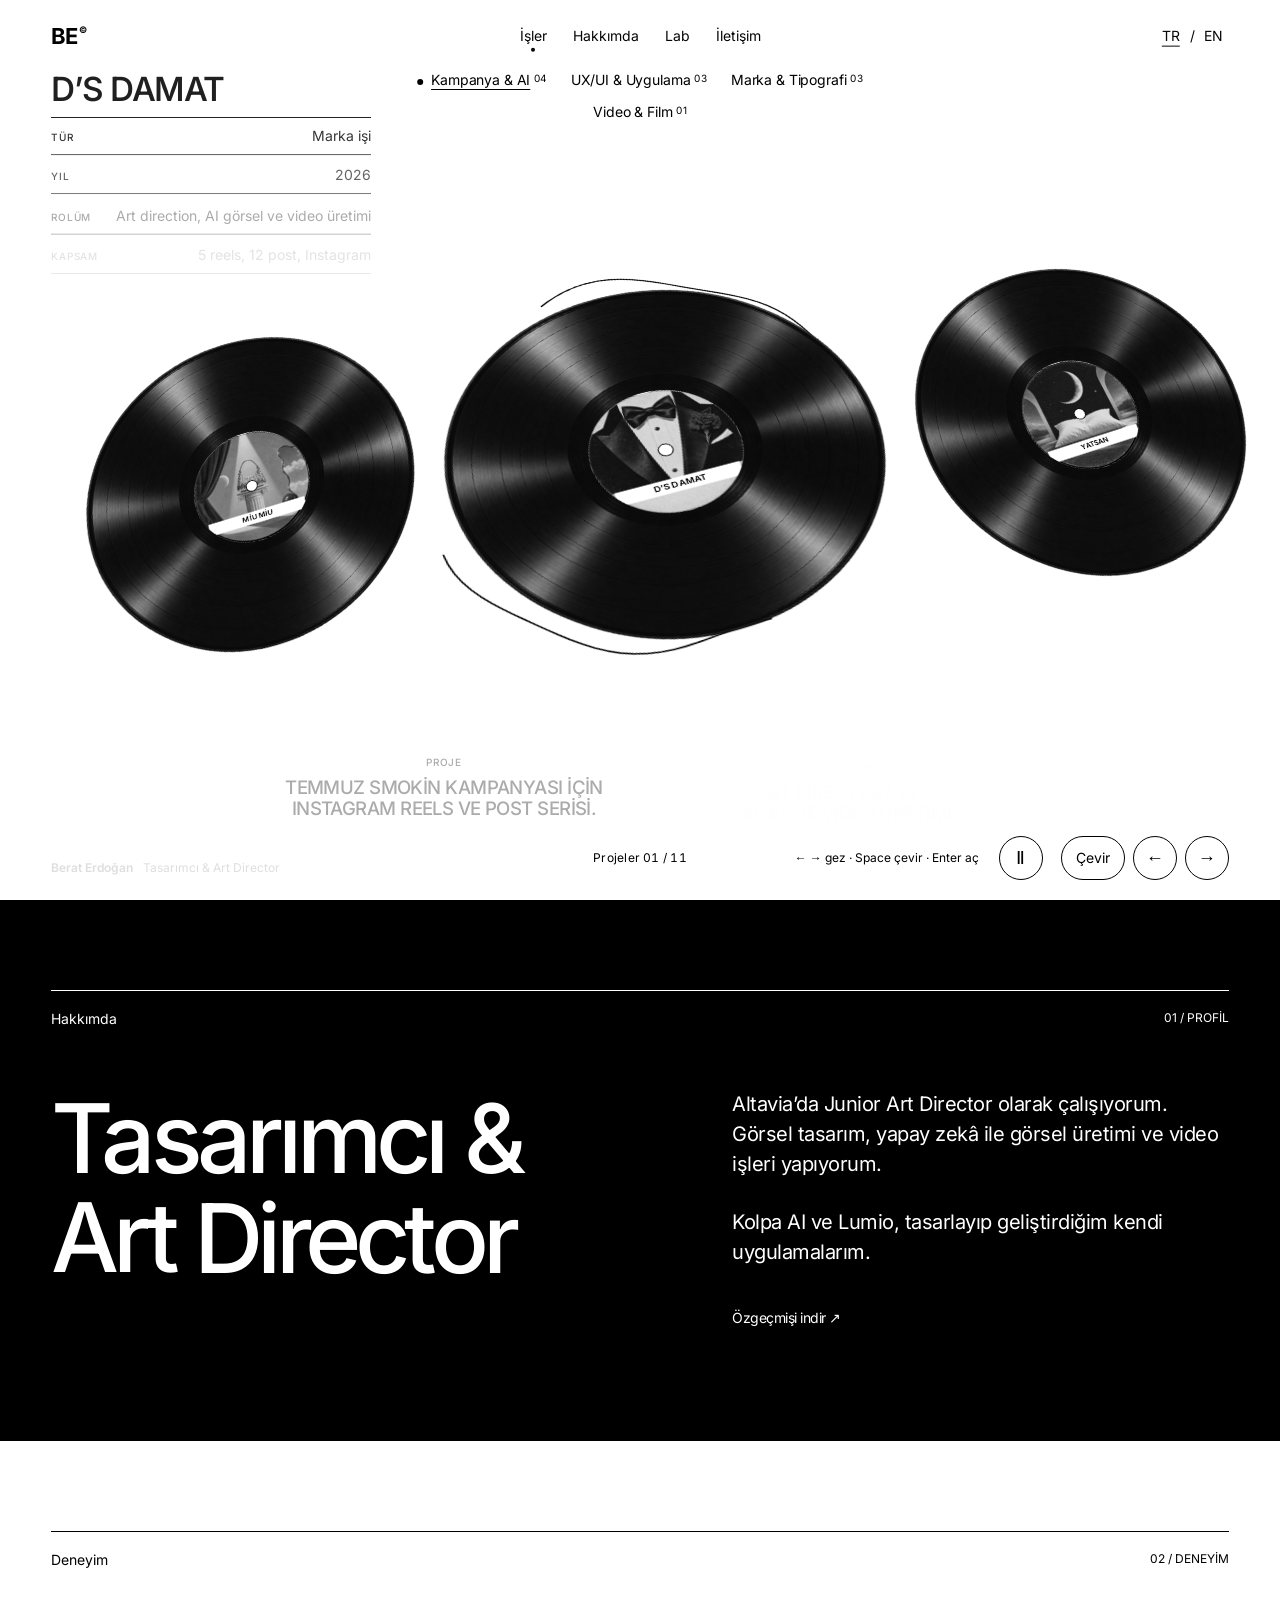
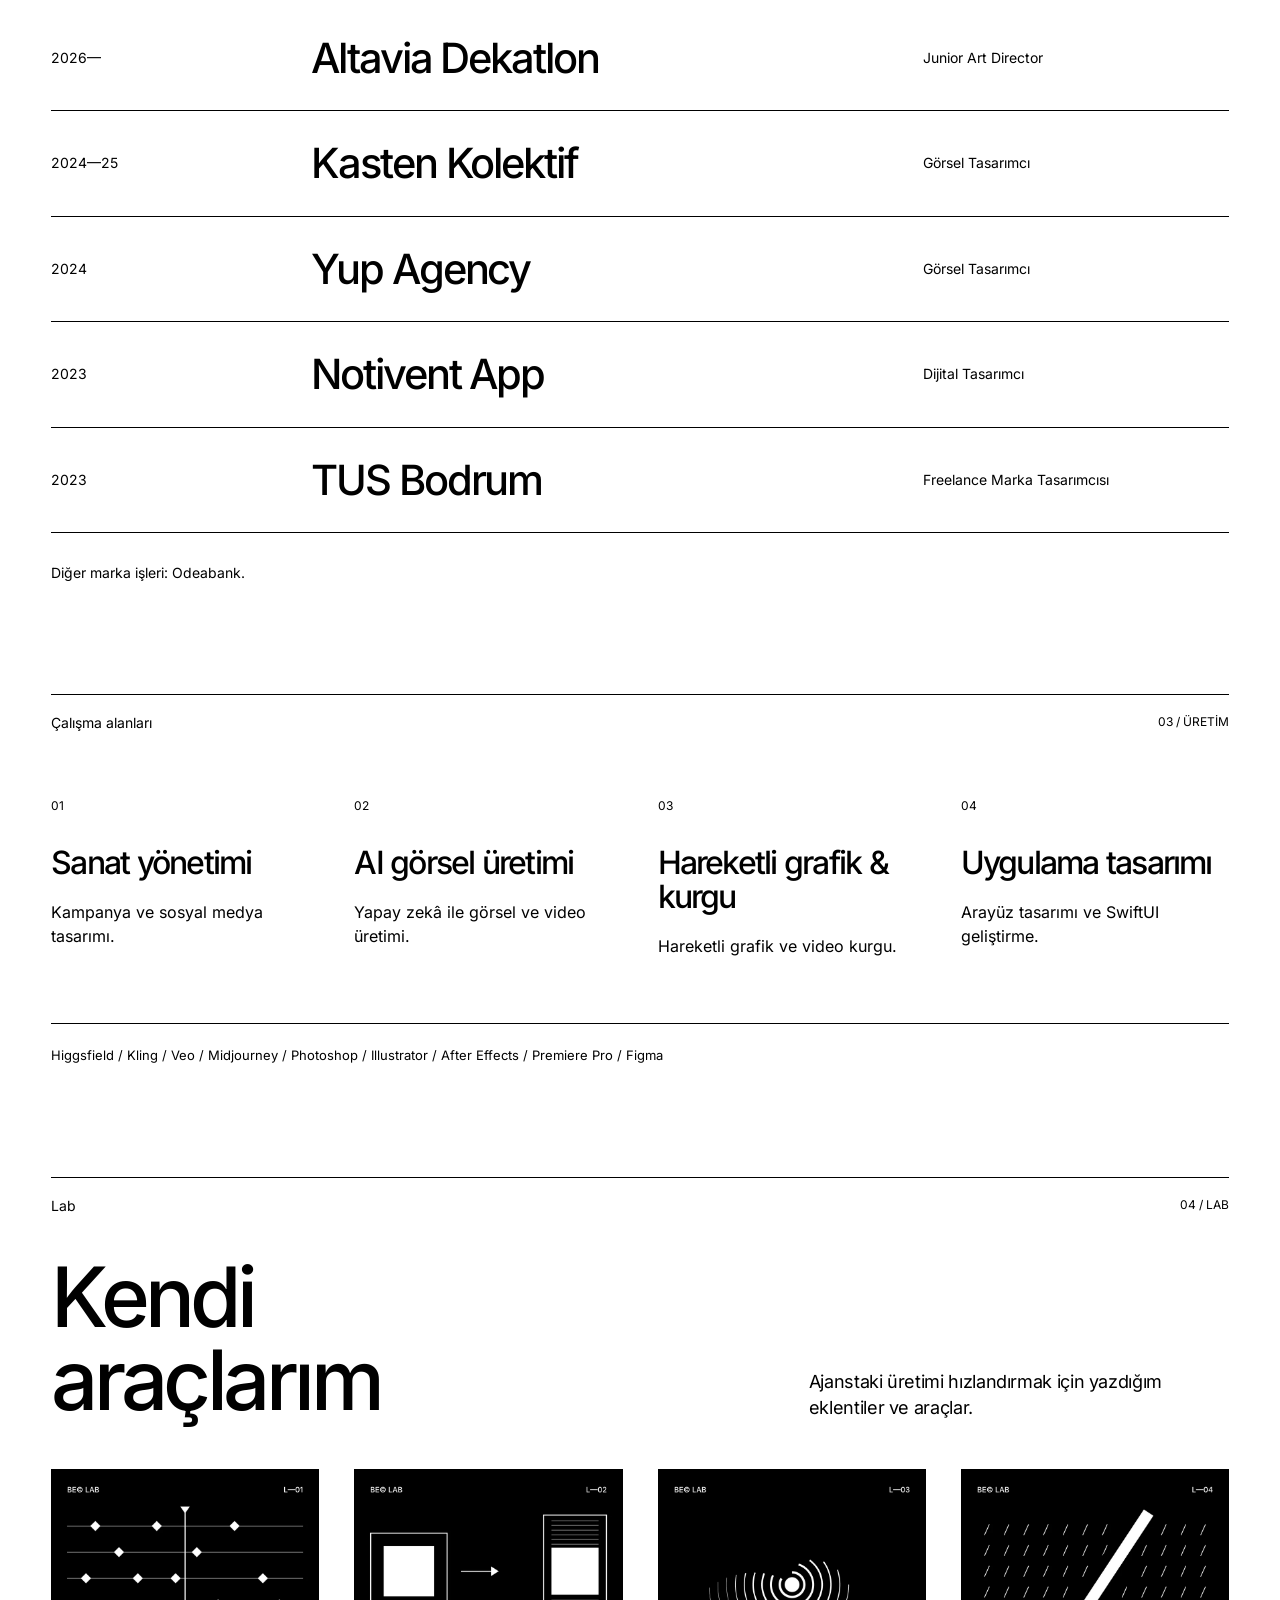
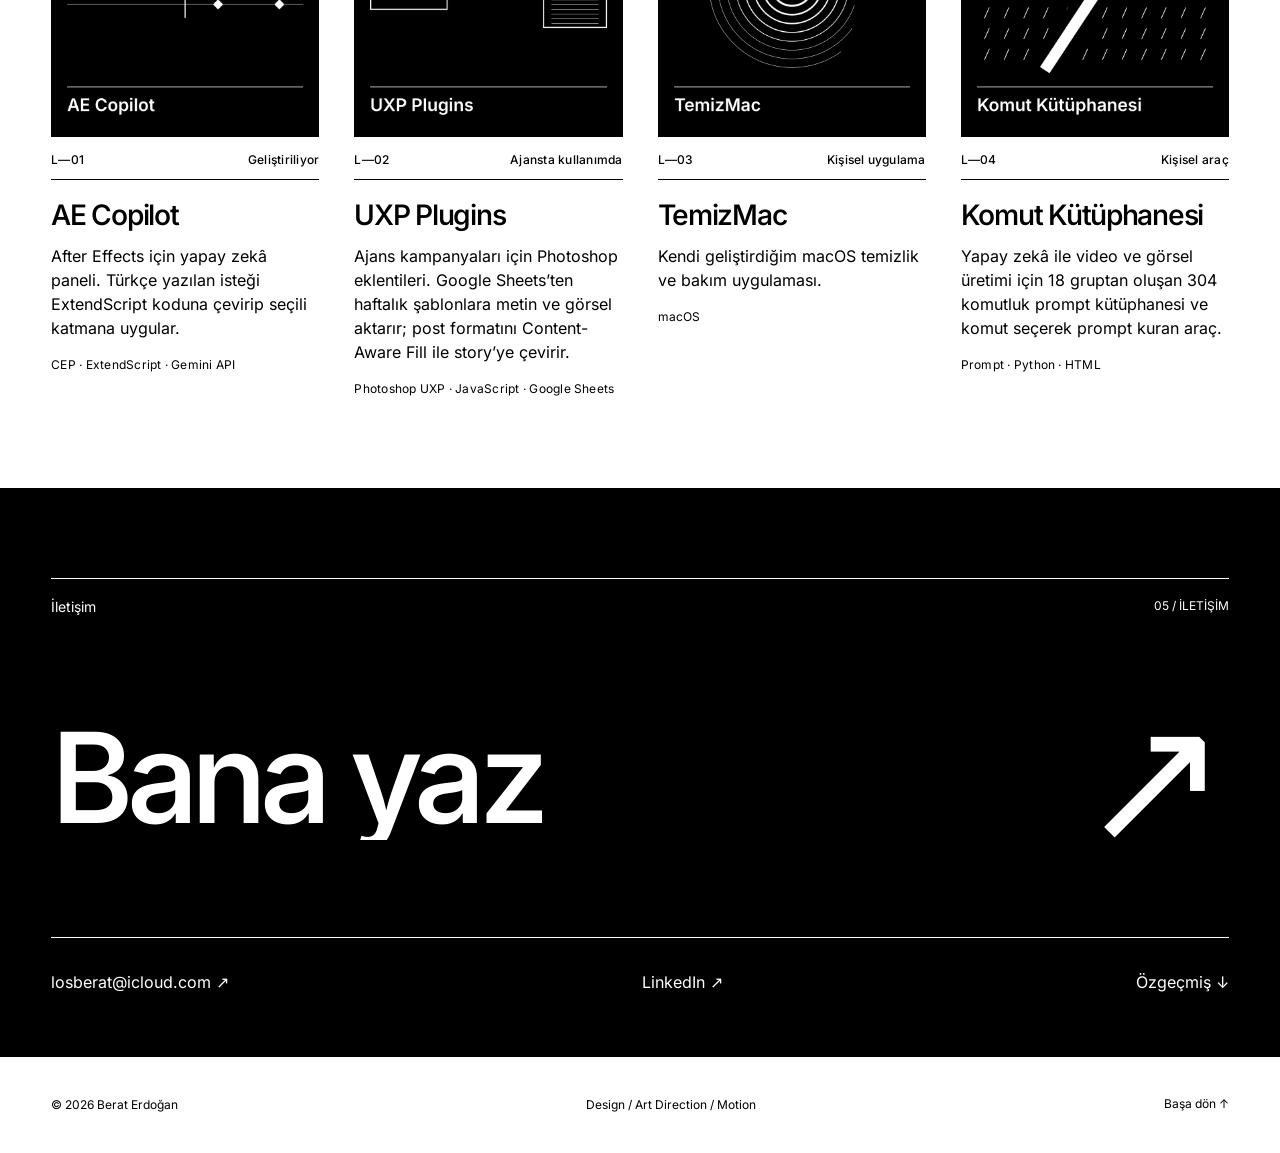
==== index.html @ dfe98640 "Projeleri kategorilere ayır; Pek Food ve Form & Motion'u kaldır Kampanya & AI, UX/UI & Uygulama, Mar" ====
<!doctype html>
<html lang="tr">
<head>
<meta charset="utf-8"><meta name="viewport" content="width=device-width,initial-scale=1">
<meta name="description" content="Berat Erdoğan — Tasarımcı & Art Director. Marka işleri ve kişisel projeler.">
<meta name="theme-color" content="#ffffff"><title>Berat Erdoğan — Designer & Art Director</title>
<link rel="icon" type="image/svg+xml" href="data:image/svg+xml,%3Csvg xmlns='http://www.w3.org/2000/svg' viewBox='0 0 64 64'%3E%3Crect width='64' height='64' fill='%23000'/%3E%3Ctext x='32' y='43' text-anchor='middle' font-family='Arial' font-weight='700' font-size='30' fill='%23fff'%3EBE%3C/text%3E%3C/svg%3E">
<script>document.documentElement.classList.add("js")</script>
<link rel="stylesheet" href="assets/vendor/lenis.css">
<link rel="stylesheet" href="assets/portfolio.css">
<link rel="stylesheet" href="assets/vinyl.css">
<link rel="stylesheet" href="assets/archive.css">
<link rel="preload" href="assets/fonts/inter-latin.woff2" as="font" type="font/woff2" crossorigin>
<link rel="preload" href="assets/vinyl/vinyl-record.webp" as="image">
<script src="assets/vendor/gsap.min.js" defer></script>
<script src="assets/vendor/ScrollTrigger.min.js" defer></script>
<script src="assets/vendor/CustomEase.min.js" defer></script>
<script src="assets/vendor/SplitText.min.js" defer></script>
<script src="assets/vendor/lenis.min.js" defer></script>
<script src="assets/archive.js" defer></script>
</head>
<body class="is-loading">
<svg width="0" height="0" style="position:absolute" aria-hidden="true">
  <symbol id="ig-heart" viewBox="0 0 24 24"><path d="M12 20.3S3.5 15.2 3.5 9.2A4.6 4.6 0 0 1 12 6.6a4.6 4.6 0 0 1 8.5 2.6c0 6-8.5 11.1-8.5 11.1z" fill="none" stroke="currentColor" stroke-width="1.8" stroke-linejoin="round"/></symbol>
  <symbol id="ig-comment" viewBox="0 0 24 24"><path d="M20.6 16.5A9 9 0 1 0 17 20.2l4 1-.4-4.7z" fill="none" stroke="currentColor" stroke-width="1.8" stroke-linejoin="round"/></symbol>
  <symbol id="ig-share" viewBox="0 0 24 24"><path d="M21.5 3 2.8 9.7l7.1 3.1L21.5 3l-8.4 17.8-3.2-8" fill="none" stroke="currentColor" stroke-width="1.8" stroke-linejoin="round"/></symbol>
  <symbol id="ig-save" viewBox="0 0 24 24"><path d="M5.5 3.5h13v17L12 14.8l-6.5 5.7z" fill="none" stroke="currentColor" stroke-width="1.8" stroke-linejoin="round"/></symbol>
  <symbol id="ig-more" viewBox="0 0 24 24"><circle cx="5" cy="12" r="1.6" fill="currentColor"/><circle cx="12" cy="12" r="1.6" fill="currentColor"/><circle cx="19" cy="12" r="1.6" fill="currentColor"/></symbol>
  <symbol id="ig-muted" viewBox="0 0 24 24"><path d="M4 9h4l5-4v14l-5-4H4zM16.5 9.5l5 5m0-5-5 5" fill="none" stroke="currentColor" stroke-width="1.8" stroke-linejoin="round" stroke-linecap="round"/></symbol>
  <symbol id="ig-verified" viewBox="0 0 24 24"><path d="M12 1.5l2.5 2 3.2-.3.9 3.1 2.8 1.6-1 3.1 1 3.1-2.8 1.6-.9 3.1-3.2-.3-2.5 2-2.5-2-3.2.3-.9-3.1-2.8-1.6 1-3.1-1-3.1 2.8-1.6.9-3.1 3.2.3z" fill="#0095f6"/><path d="M7.8 12.2l2.9 2.9 5.6-5.8" fill="none" stroke="#fff" stroke-width="2" stroke-linecap="round" stroke-linejoin="round"/></symbol>
  <symbol id="ig-sound" viewBox="0 0 24 24"><path d="M4 9h4l5-4v14l-5-4H4zM16.5 8.5a5 5 0 0 1 0 7M19 6a8.5 8.5 0 0 1 0 12" fill="none" stroke="currentColor" stroke-width="1.8" stroke-linejoin="round" stroke-linecap="round"/></symbol>
</svg>
<a class="skip" href="#archive" data-t="skip">İşlere geç</a>
<div class="reading-progress" aria-hidden="true"></div>

<div class="loader" aria-hidden="true">
  <span class="loader-name">Berat Erdoğan</span>
  <span class="loader-year">2026</span>
  <span class="loader-status"><span data-t="loading">Plaklar hazırlanıyor</span> <i class="loader-spin">◌</i></span>
  <span class="loader-count">0</span>
</div>

<header class="topbar">
  <a href="#top" class="topbar-mark" aria-label="Berat Erdoğan">BE<span>©</span></a>
  <nav class="topbar-nav" aria-label="Ana menü"><a href="#archive" data-t="work" aria-current="true">İşler</a><a href="#about" data-t="about">Hakkımda</a><a href="#lab" data-t="lab">Lab</a><a href="#contact" data-t="contact">İletişim</a></nav>
  <div class="languages" aria-label="Language"><button data-lang="tr" aria-pressed="true">TR</button><span>/</span><button data-lang="en" aria-pressed="false">EN</button></div>
</header>

<main id="top">
<section class="archive" id="archive" aria-labelledby="archive-title">
  <h1 class="visually-hidden">Berat Erdoğan — <span data-t="intro">Tasarımcı & Art Director</span></h1>

  <nav class="cat-nav" aria-label="Kategoriler"></nav>

  <aside class="credits" aria-live="polite">
    <h2 class="credits-title" id="archive-title" lang="en">D’S Damat</h2>
    <dl class="credits-rows">
      <div><dt data-t="typeLabel">Tür</dt><dd class="c-type"></dd></div>
      <div><dt data-t="yearLabel">Yıl</dt><dd class="c-year">2026</dd></div>
      <div><dt data-t="roleLabel">Rolüm</dt><dd class="c-role"></dd></div>
      <div><dt data-t="focusLabel">Kapsam</dt><dd class="c-focus"></dd></div>
    </dl>
  </aside>

  <div class="stage" tabindex="0" role="group" aria-roledescription="carousel" aria-label="Proje galerisi">
    <svg class="scribble" viewBox="-60 -60 120 120" aria-hidden="true"><path/></svg>
    <ul class="stage-fallback">
      <li><img src="assets/vinyl/ds-damat-cover.png" alt="D’S Damat — plak kapağı" width="400" height="400"><span>D’S Damat</span></li>
      <li><img src="assets/vinyl/yatsan-cover.png" alt="Yatsan — plak kapağı" width="400" height="400"><span>Yatsan</span></li>
      <li><img src="assets/vinyl/koton-cover.png" alt="Koton — plak kapağı" width="400" height="400"><span>Koton</span></li>
      <li><img src="assets/vinyl/tetra-pak-cover.png" alt="Tetra Pak — plak kapağı" width="400" height="400"><span>Tetra Pak</span></li>
      <li><img src="assets/vinyl/kolpa-cover.png" alt="Kolpa AI — plak kapağı" width="400" height="400"><span>Kolpa AI</span></li>
      <li><img src="assets/vinyl/lumio-cover.png" alt="Lumio — plak kapağı" width="400" height="400"><span>Lumio</span></li>
      <li><img src="assets/vinyl/smart-locker-cover.png" alt="Smart Locker — plak kapağı" width="400" height="400"><span>Smart Locker</span></li>
      <li><img src="assets/vinyl/ferm-cover.png" alt="FERM — plak kapağı" width="400" height="400"><span>FERM</span></li>
      <li><img src="assets/vinyl/imece-cover.png" alt="İmece Market — plak kapağı" width="400" height="400"><span>İmece Market</span></li>
      <li><img src="assets/vinyl/vera-cover.png" alt="VERA — plak kapağı" width="400" height="400"><span>VERA</span></li>
      <li><img src="assets/vinyl/miu-miu-cover.png" alt="Miu Miu — plak kapağı" width="400" height="400"><span>Miu Miu</span></li>
    </ul>
  </div>

  <div class="notes" aria-live="polite">
    <p class="note"><span class="note-label" data-t="summaryLabel">Proje</span><span class="note-text n-summary"></span></p>
    <p class="note"><span class="note-label" data-t="madeLabel">Yaptıklarım</span><span class="note-text n-focus"></span></p>
  </div>

  <div class="archive-foot">
    <p class="archive-who"><strong>Berat Erdoğan</strong> <span data-t="intro">Tasarımcı & Art Director</span></p>
    <p class="archive-count"><span data-t="archive">Projeler</span> <span class="count-now">01</span> / <span class="count-all">11</span></p>
    <div class="archive-controls">
      <p class="archive-hint" data-t="hint">← → gez · Space çevir · Enter aç</p>
      <button class="ctl motion-toggle" aria-pressed="false" aria-label="Plak hareketini durdur">Ⅱ</button>
      <button class="ctl flip-toggle" data-t="flip" aria-pressed="false">Çevir</button>
      <button class="ctl arrow prev" aria-label="Önceki proje">←</button>
      <button class="ctl arrow next" aria-label="Sonraki proje">→</button>
    </div>
  </div>
  <p class="archive-note" data-t="note">D’S Damat, Kolpa AI ve Lumio kapakları yapay zekâ ile üretildi.</p>
</section>


<section class="about section" id="about">
<div class="section-heading reveal"><span data-t="about">Hakkımda</span><span>01 / PROFILE</span></div>
<h2 class="statement" data-t="statement">Tasarımcı &<br> Art Director</h2>
<div class="about-copy reveal"><p data-t="bio">Altavia’da Junior Art Director olarak çalışıyorum. Görsel tasarım, yapay zekâ ile görsel üretimi ve video işleri yapıyorum.</p><p data-t="bio2">Kolpa AI ve Lumio, tasarlayıp geliştirdiğim kendi uygulamalarım.</p><a class="text-link" href="Berat-Erdogan-CV.pdf" download data-t="cv">Özgeçmişi indir ↗</a></div>
</section>
<section class="experience section">
<div class="section-heading reveal"><span data-t="experience">Deneyim</span><span>02 / EXPERIENCE</span></div>
<div class="career-row reveal"><span>2026—</span><h3>Altavia Dekatlon</h3><span>Junior Art Director</span></div>
<div class="career-row reveal"><span>2024—25</span><h3>Kasten Kolektif</h3><span data-t="visual">Görsel Tasarımcı</span></div>
<div class="career-row reveal"><span>2024</span><h3>Yup Agency</h3><span data-t="visual">Görsel Tasarımcı</span></div>
<div class="career-row reveal"><span>2023</span><h3>Notivent App</h3><span data-t="digital">Dijital Tasarımcı</span></div>
<div class="career-row reveal"><span>2023</span><h3>TUS Bodrum</h3><span data-t="brand">Freelance Marka Tasarımcısı</span></div>
<p class="brand-note reveal" data-t="brands">Diğer marka işleri: Odeabank.</p>
</section>
<section class="practice section">
<div class="section-heading reveal"><span data-t="practice">Çalışma alanları</span><span>03 / PRACTICE</span></div>
<div class="practice-grid"><article class="reveal"><span>01</span><h3 data-t="art">Sanat yönetimi</h3><p data-t="p1">Kampanya ve sosyal medya tasarımı.</p></article><article class="reveal"><span>02</span><h3 data-t="ai">AI görsel üretimi</h3><p data-t="p2">Yapay zekâ ile görsel ve video üretimi.</p></article><article class="reveal"><span>03</span><h3 data-t="motion">Hareketli grafik & kurgu</h3><p data-t="p3">Hareketli grafik ve video kurgu.</p></article><article class="reveal"><span>04</span><h3 data-t="products">Uygulama tasarımı</h3><p data-t="p4">Arayüz tasarımı ve SwiftUI geliştirme.</p></article></div>
<p class="tool-line">Higgsfield / Kling / Veo / Midjourney / Photoshop / Illustrator / After Effects / Premiere Pro / Figma</p>
</section>
<section class="lab section" id="lab" aria-labelledby="lab-title">
<div class="section-heading reveal"><span data-t="lab">Lab</span><span>04 / LAB</span></div>
<div class="lab-intro"><h2 id="lab-title" data-t="labTitle">Kendi<br> araçlarım</h2><p data-t="labIntro">Ajanstaki üretimi hızlandırmak için yazdığım eklentiler ve araçlar.</p></div>
<div class="lab-grid"><article class="lab-card reveal"><figure class="lab-cover"><img src="assets/work/lab/ae-copilot.webp" width="800" height="800" loading="lazy" decoding="async" alt="AE Copilot"></figure><div class="lab-meta"><span>L—01</span><span data-t="lab1t">Geliştiriliyor</span></div><h3>AE Copilot</h3><p data-t="lab1">After Effects için yapay zekâ paneli. Türkçe yazılan isteği ExtendScript koduna çevirip seçili katmana uygular.</p><p class="lab-tags">CEP · ExtendScript · Gemini API</p></article><article class="lab-card reveal"><figure class="lab-cover"><img src="assets/work/lab/uxp.webp" width="800" height="800" loading="lazy" decoding="async" alt="UXP Plugins"></figure><div class="lab-meta"><span>L—02</span><span data-t="lab2t">Ajansta kullanımda</span></div><h3>UXP Plugins</h3><p data-t="lab2">Ajans kampanyaları için Photoshop eklentileri. Google Sheets’ten haftalık şablonlara metin ve görsel aktarır; post formatını Content-Aware Fill ile story’ye çevirir.</p><p class="lab-tags">Photoshop UXP · JavaScript · Google Sheets</p></article><article class="lab-card reveal"><figure class="lab-cover"><img src="assets/work/lab/temizmac.webp" width="800" height="800" loading="lazy" decoding="async" alt="TemizMac"></figure><div class="lab-meta"><span>L—03</span><span data-t="lab3t">Kişisel uygulama</span></div><h3>TemizMac</h3><p data-t="lab3">Kendi geliştirdiğim macOS temizlik ve bakım uygulaması.</p><p class="lab-tags">macOS</p></article><article class="lab-card reveal"><figure class="lab-cover"><img src="assets/work/lab/komut.webp" width="800" height="800" loading="lazy" decoding="async" alt="Komut Kütüphanesi"></figure><div class="lab-meta"><span>L—04</span><span data-t="lab4t">Kişisel araç</span></div><h3>Komut Kütüphanesi</h3><p data-t="lab4">Yapay zekâ ile video ve görsel üretimi için 18 gruptan oluşan 304 komutluk prompt kütüphanesi ve komut seçerek prompt kuran araç.</p><p class="lab-tags">Prompt · Python · HTML</p></article></div>
</section>
<section class="contact section" id="contact"><div class="section-heading"><span data-t="contact">İletişim</span><span>05 / CONTACT</span></div><a href="mailto:losberat@icloud.com" class="contact-headline"><h2 data-t="hello">Bana yaz</h2><span class="contact-arrow" aria-hidden="true">↗</span></a><div class="contact-bottom"><a href="mailto:losberat@icloud.com">losberat@icloud.com ↗</a><a href="https://linkedin.com/in/beraterdogan" target="_blank" rel="noreferrer">LinkedIn ↗</a><a href="Berat-Erdogan-CV.pdf" download data-t="cvShort">Özgeçmiş ↓</a></div></section>
</main>
<footer><span>© 2026 Berat Erdoğan</span><span>Design / Art Direction / Motion</span><a href="#top" data-t="top">Başa dön ↑</a></footer>

<dialog id="production" class="production" aria-labelledby="p-title" data-lenis-prevent>
  <div class="p-bar"><span class="topbar-mark">BE<span>©</span></span><span class="p-crumb" data-t="archive">Projeler</span><button class="p-close" data-t="close">Kapat ×</button></div>
  <header class="p-head">
    <h2 class="p-title" id="p-title" lang="en"></h2>
    <p class="p-credit"><span class="p-k" data-t="roleLabel">Rolüm</span> <span class="p-role"></span> <span class="p-k" data-t="focusLabel">Kapsam</span> <span class="p-focus"></span></p>
    <dl class="p-rows">
      <div><dt data-t="yearLabel">Yıl</dt><dd class="p-year">2026</dd></div>
      <div><dt data-t="typeLabel">Tür</dt><dd class="p-type"></dd></div>
      <div><dt data-t="statusLabel">Durum</dt><dd class="p-status"></dd></div>
    </dl>
  </header>
  <figure class="p-figure"><i class="plus tl"></i><i class="plus tr"></i><i class="plus bl"></i><i class="plus br"></i><img class="p-image" src="assets/vinyl/kolpa-cover.png" alt=""></figure>
  <div class="p-body"><p class="p-desc"></p><p class="p-note" data-t="note">D’S Damat, Kolpa AI ve Lumio kapakları yapay zekâ ile üretildi.</p></div>
  <div class="p-media" data-project="ds-damat" hidden>
  <h4 class="case-sub"><span>Reels</span><span data-t="dsReelsNote">Oynatmak için kaydır; ses için hoparlöre dokun</span></h4>
  <ul class="case-reels" aria-label="D’S Damat reels">
    <li><figure class="ig-reel">
      <div class="ig-phone">
        <video muted loop playsinline preload="none" poster="assets/work/ds-damat/reels-1.webp" aria-label="D’S Damat reels 01"><source src="assets/work/ds-damat/reels-1.mp4" type="video/mp4"><source src="assets/work/ds-damat/reels-1.webm" type="video/webm"></video>
        <div class="ig-ui" aria-hidden="true">
          <span class="ig-top">Reels</span>
          <span class="ig-side"><svg class="ig-i"><use href="#ig-heart"/></svg><svg class="ig-i"><use href="#ig-comment"/></svg><svg class="ig-i"><use href="#ig-share"/></svg><svg class="ig-i"><use href="#ig-more"/></svg></span>
          <div class="ig-bottom"><div class="ig-who"><span class="ig-avatar" aria-hidden="true"><span>D’S</span></span><b>dsdamatonline</b><svg class="ig-badge" aria-label="Onaylı hesap"><use href="#ig-verified"/></svg><span class="ig-follow" data-t="igFollow">Takip et</span></div></div>
        </div>
        <button class="ig-sound" type="button" aria-pressed="false" aria-label="Sesi aç"><svg class="ig-i"><use href="#ig-muted"/></svg></button>
      </div>
      <figcaption><span>Reels 01 · 0:09</span><span lang="tr">“Gecenin en iyi görüneni olmaya hazır mısın?”</span></figcaption>
    </figure></li>
    <li><figure class="ig-reel">
      <div class="ig-phone">
        <video muted loop playsinline preload="none" poster="assets/work/ds-damat/reels-2.webp" aria-label="D’S Damat reels 02"><source src="assets/work/ds-damat/reels-2.mp4" type="video/mp4"><source src="assets/work/ds-damat/reels-2.webm" type="video/webm"></video>
        <div class="ig-ui" aria-hidden="true">
          <span class="ig-top">Reels</span>
          <span class="ig-side"><svg class="ig-i"><use href="#ig-heart"/></svg><svg class="ig-i"><use href="#ig-comment"/></svg><svg class="ig-i"><use href="#ig-share"/></svg><svg class="ig-i"><use href="#ig-more"/></svg></span>
          <div class="ig-bottom"><div class="ig-who"><span class="ig-avatar" aria-hidden="true"><span>D’S</span></span><b>dsdamatonline</b><svg class="ig-badge" aria-label="Onaylı hesap"><use href="#ig-verified"/></svg><span class="ig-follow" data-t="igFollow">Takip et</span></div></div>
        </div>
        <button class="ig-sound" type="button" aria-pressed="false" aria-label="Sesi aç"><svg class="ig-i"><use href="#ig-muted"/></svg></button>
      </div>
      <figcaption><span>Reels 02 · 0:07</span><span lang="tr">Beyaz smokin, yakından</span></figcaption>
    </figure></li>
    <li><figure class="ig-reel">
      <div class="ig-phone">
        <video muted loop playsinline preload="none" poster="assets/work/ds-damat/reels-3.webp" aria-label="D’S Damat reels 03"><source src="assets/work/ds-damat/reels-3.mp4" type="video/mp4"><source src="assets/work/ds-damat/reels-3.webm" type="video/webm"></video>
        <div class="ig-ui" aria-hidden="true">
          <span class="ig-top">Reels</span>
          <span class="ig-side"><svg class="ig-i"><use href="#ig-heart"/></svg><svg class="ig-i"><use href="#ig-comment"/></svg><svg class="ig-i"><use href="#ig-share"/></svg><svg class="ig-i"><use href="#ig-more"/></svg></span>
          <div class="ig-bottom"><div class="ig-who"><span class="ig-avatar" aria-hidden="true"><span>D’S</span></span><b>dsdamatonline</b><svg class="ig-badge" aria-label="Onaylı hesap"><use href="#ig-verified"/></svg><span class="ig-follow" data-t="igFollow">Takip et</span></div></div>
        </div>
        <button class="ig-sound" type="button" aria-pressed="false" aria-label="Sesi aç"><svg class="ig-i"><use href="#ig-muted"/></svg></button>
      </div>
      <figcaption><span>Reels 03 · 0:21</span><span lang="tr">“Büyük güne hazırlanırken… Her detay tamamlanır.”</span></figcaption>
    </figure></li>
    <li><figure class="ig-reel">
      <div class="ig-phone">
        <video muted loop playsinline preload="none" poster="assets/work/ds-damat/reels-4.webp" aria-label="D’S Damat reels 04"><source src="assets/work/ds-damat/reels-4.mp4" type="video/mp4"><source src="assets/work/ds-damat/reels-4.webm" type="video/webm"></video>
        <div class="ig-ui" aria-hidden="true">
          <span class="ig-top">Reels</span>
          <span class="ig-side"><svg class="ig-i"><use href="#ig-heart"/></svg><svg class="ig-i"><use href="#ig-comment"/></svg><svg class="ig-i"><use href="#ig-share"/></svg><svg class="ig-i"><use href="#ig-more"/></svg></span>
          <div class="ig-bottom"><div class="ig-who"><span class="ig-avatar" aria-hidden="true"><span>D’S</span></span><b>dsdamatonline</b><svg class="ig-badge" aria-label="Onaylı hesap"><use href="#ig-verified"/></svg><span class="ig-follow" data-t="igFollow">Takip et</span></div></div>
        </div>
        <button class="ig-sound" type="button" aria-pressed="false" aria-label="Sesi aç"><svg class="ig-i"><use href="#ig-muted"/></svg></button>
      </div>
      <figcaption><span>Reels 04 · 0:16</span><span lang="tr">“O gün geldiğinde… Bakışlar sende olacak.”</span></figcaption>
    </figure></li>
    <li><figure class="ig-reel">
      <div class="ig-phone">
        <video muted loop playsinline preload="none" poster="assets/work/ds-damat/reels-6.webp" aria-label="D’S Damat reels 05"><source src="assets/work/ds-damat/reels-6.mp4" type="video/mp4"><source src="assets/work/ds-damat/reels-6.webm" type="video/webm"></video>
        <div class="ig-ui" aria-hidden="true">
          <span class="ig-top">Reels</span>
          <span class="ig-side"><svg class="ig-i"><use href="#ig-heart"/></svg><svg class="ig-i"><use href="#ig-comment"/></svg><svg class="ig-i"><use href="#ig-share"/></svg><svg class="ig-i"><use href="#ig-more"/></svg></span>
          <div class="ig-bottom"><div class="ig-who"><span class="ig-avatar" aria-hidden="true"><span>D’S</span></span><b>dsdamatonline</b><svg class="ig-badge" aria-label="Onaylı hesap"><use href="#ig-verified"/></svg><span class="ig-follow" data-t="igFollow">Takip et</span></div></div>
        </div>
        <button class="ig-sound" type="button" aria-pressed="false" aria-label="Sesi aç"><svg class="ig-i"><use href="#ig-muted"/></svg></button>
      </div>
      <figcaption><span>Reels 05 · 0:08</span><span lang="tr">Kruvaze smokin, askıda</span></figcaption>
    </figure></li>
  </ul>
  <h4 class="case-sub"><span data-t="dsPosts">Postlar</span><span>6 / 12</span></h4>
  <ul class="case-grid" aria-label="D’S Damat postları">
    <li><figure class="ig-post">
      <div class="ig-head"><span class="ig-avatar" aria-hidden="true"><span>D’S</span></span><span class="ig-user">dsdamatonline</span><svg class="ig-badge" aria-label="Onaylı hesap"><use href="#ig-verified"/></svg><svg class="ig-i ig-more"><use href="#ig-more"/></svg></div>
      <img src="assets/work/ds-damat/smokin-05.webp" alt="D’S Damat smokin postu: Kusursuz görünümün tamamlayıcıları" width="864" height="1080" loading="lazy" decoding="async">
      <div class="ig-actions" aria-hidden="true"><svg class="ig-i"><use href="#ig-heart"/></svg><svg class="ig-i"><use href="#ig-comment"/></svg><svg class="ig-i"><use href="#ig-share"/></svg><svg class="ig-i ig-save"><use href="#ig-save"/></svg></div>
      <figcaption><b>dsdamatonline</b><svg class="ig-badge" aria-label="Onaylı hesap"><use href="#ig-verified"/></svg> <span lang="tr">Kusursuz görünümün tamamlayıcıları</span></figcaption>
    </figure></li>
    <li><figure class="ig-post">
      <div class="ig-head"><span class="ig-avatar" aria-hidden="true"><span>D’S</span></span><span class="ig-user">dsdamatonline</span><svg class="ig-badge" aria-label="Onaylı hesap"><use href="#ig-verified"/></svg><svg class="ig-i ig-more"><use href="#ig-more"/></svg></div>
      <img src="assets/work/ds-damat/smokin-07.webp" alt="D’S Damat smokin postu: Büyük gün kontrol listesi" width="864" height="1080" loading="lazy" decoding="async">
      <div class="ig-actions" aria-hidden="true"><svg class="ig-i"><use href="#ig-heart"/></svg><svg class="ig-i"><use href="#ig-comment"/></svg><svg class="ig-i"><use href="#ig-share"/></svg><svg class="ig-i ig-save"><use href="#ig-save"/></svg></div>
      <figcaption><b>dsdamatonline</b><svg class="ig-badge" aria-label="Onaylı hesap"><use href="#ig-verified"/></svg> <span lang="tr">Büyük gün kontrol listesi</span></figcaption>
    </figure></li>
    <li><figure class="ig-post">
      <div class="ig-head"><span class="ig-avatar" aria-hidden="true"><span>D’S</span></span><span class="ig-user">dsdamatonline</span><svg class="ig-badge" aria-label="Onaylı hesap"><use href="#ig-verified"/></svg><svg class="ig-i ig-more"><use href="#ig-more"/></svg></div>
      <img src="assets/work/ds-damat/smokin-09.webp" alt="D’S Damat smokin postu: Geceye damga vuran şıklık" width="864" height="1080" loading="lazy" decoding="async">
      <div class="ig-actions" aria-hidden="true"><svg class="ig-i"><use href="#ig-heart"/></svg><svg class="ig-i"><use href="#ig-comment"/></svg><svg class="ig-i"><use href="#ig-share"/></svg><svg class="ig-i ig-save"><use href="#ig-save"/></svg></div>
      <figcaption><b>dsdamatonline</b><svg class="ig-badge" aria-label="Onaylı hesap"><use href="#ig-verified"/></svg> <span lang="tr">Geceye damga vuran şıklık</span></figcaption>
    </figure></li>
    <li><figure class="ig-post">
      <div class="ig-head"><span class="ig-avatar" aria-hidden="true"><span>D’S</span></span><span class="ig-user">dsdamatonline</span><svg class="ig-badge" aria-label="Onaylı hesap"><use href="#ig-verified"/></svg><svg class="ig-i ig-more"><use href="#ig-more"/></svg></div>
      <img src="assets/work/ds-damat/smokin-10.webp" alt="D’S Damat smokin postu: An unutulmazsa, stil de öyle olmalı" width="864" height="1080" loading="lazy" decoding="async">
      <div class="ig-actions" aria-hidden="true"><svg class="ig-i"><use href="#ig-heart"/></svg><svg class="ig-i"><use href="#ig-comment"/></svg><svg class="ig-i"><use href="#ig-share"/></svg><svg class="ig-i ig-save"><use href="#ig-save"/></svg></div>
      <figcaption><b>dsdamatonline</b><svg class="ig-badge" aria-label="Onaylı hesap"><use href="#ig-verified"/></svg> <span lang="tr">An unutulmazsa, stil de öyle olmalı</span></figcaption>
    </figure></li>
    <li><figure class="ig-post">
      <div class="ig-head"><span class="ig-avatar" aria-hidden="true"><span>D’S</span></span><span class="ig-user">dsdamatonline</span><svg class="ig-badge" aria-label="Onaylı hesap"><use href="#ig-verified"/></svg><svg class="ig-i ig-more"><use href="#ig-more"/></svg></div>
      <img src="assets/work/ds-damat/smokin-12.webp" alt="D’S Damat smokin postu: Her detayda asil bir duruş" width="864" height="1080" loading="lazy" decoding="async">
      <div class="ig-actions" aria-hidden="true"><svg class="ig-i"><use href="#ig-heart"/></svg><svg class="ig-i"><use href="#ig-comment"/></svg><svg class="ig-i"><use href="#ig-share"/></svg><svg class="ig-i ig-save"><use href="#ig-save"/></svg></div>
      <figcaption><b>dsdamatonline</b><svg class="ig-badge" aria-label="Onaylı hesap"><use href="#ig-verified"/></svg> <span lang="tr">Her detayda asil bir duruş</span></figcaption>
    </figure></li>
    <li><figure class="ig-post">
      <div class="ig-head"><span class="ig-avatar" aria-hidden="true"><span>D’S</span></span><span class="ig-user">dsdamatonline</span><svg class="ig-badge" aria-label="Onaylı hesap"><use href="#ig-verified"/></svg><svg class="ig-i ig-more"><use href="#ig-more"/></svg></div>
      <img src="assets/work/ds-damat/smokin-15.webp" alt="D’S Damat smokin postu: Davetlerin vazgeçilmez şıklığı" width="864" height="1080" loading="lazy" decoding="async">
      <div class="ig-actions" aria-hidden="true"><svg class="ig-i"><use href="#ig-heart"/></svg><svg class="ig-i"><use href="#ig-comment"/></svg><svg class="ig-i"><use href="#ig-share"/></svg><svg class="ig-i ig-save"><use href="#ig-save"/></svg></div>
      <figcaption><b>dsdamatonline</b><svg class="ig-badge" aria-label="Onaylı hesap"><use href="#ig-verified"/></svg> <span lang="tr">Davetlerin vazgeçilmez şıklığı</span></figcaption>
    </figure></li>
  </ul>
  <p class="case-note" data-t="dsNote"></p>
  </div>
  <div class="p-media" data-project="yatsan" hidden>
  <h4 class="case-sub"><span>Reels</span><span data-t="dsReelsNote">Oynatmak için kaydır; ses için hoparlöre dokun</span></h4>
  <ul class="case-reels case-reels--4" aria-label="Yatsan reels">
    <li><figure class="ig-reel">
      <div class="ig-phone">
        <video muted loop playsinline preload="none" poster="assets/work/yatsan/reels-1.webp" aria-label="Yatsan reels 01"><source src="assets/work/yatsan/reels-1.mp4" type="video/mp4"><source src="assets/work/yatsan/reels-1.webm" type="video/webm"></video>
        <div class="ig-ui" aria-hidden="true">
          <span class="ig-top">Reels</span>
          <span class="ig-side"><svg class="ig-i"><use href="#ig-heart"/></svg><svg class="ig-i"><use href="#ig-comment"/></svg><svg class="ig-i"><use href="#ig-share"/></svg><svg class="ig-i"><use href="#ig-more"/></svg></span>
          <div class="ig-bottom"><div class="ig-who"><span class="ig-avatar ig-avatar--yatsan" aria-hidden="true"><span>Y</span></span><b>yatsan</b><span class="ig-follow" data-t="igFollow">Takip et</span></div></div>
        </div>
        <button class="ig-sound" type="button" aria-pressed="false" aria-label="Sesi aç"><svg class="ig-i"><use href="#ig-muted"/></svg></button>
      </div>
      <figcaption><span>Reels 01 · 0:12</span><span lang="tr">Velfont Mekong Bambu Alez — “Kaliteli uykuya doğal dokunuş”</span></figcaption>
    </figure></li>
    <li><figure class="ig-reel">
      <div class="ig-phone">
        <video muted loop playsinline preload="none" poster="assets/work/yatsan/reels-2.webp" aria-label="Yatsan reels 02"><source src="assets/work/yatsan/reels-2.mp4" type="video/mp4"><source src="assets/work/yatsan/reels-2.webm" type="video/webm"></video>
        <div class="ig-ui" aria-hidden="true">
          <span class="ig-top">Reels</span>
          <span class="ig-side"><svg class="ig-i"><use href="#ig-heart"/></svg><svg class="ig-i"><use href="#ig-comment"/></svg><svg class="ig-i"><use href="#ig-share"/></svg><svg class="ig-i"><use href="#ig-more"/></svg></span>
          <div class="ig-bottom"><div class="ig-who"><span class="ig-avatar ig-avatar--yatsan" aria-hidden="true"><span>Y</span></span><b>yatsan</b><span class="ig-follow" data-t="igFollow">Takip et</span></div></div>
        </div>
        <button class="ig-sound" type="button" aria-pressed="false" aria-label="Sesi aç"><svg class="ig-i"><use href="#ig-muted"/></svg></button>
      </div>
      <figcaption><span>Reels 02 · 0:12</span><span lang="tr">“Kaliteli bir uyku”</span></figcaption>
    </figure></li>
    <li><figure class="ig-reel">
      <div class="ig-phone">
        <video muted loop playsinline preload="none" poster="assets/work/yatsan/reels-3.webp" aria-label="Yatsan reels 03"><source src="assets/work/yatsan/reels-3.mp4" type="video/mp4"><source src="assets/work/yatsan/reels-3.webm" type="video/webm"></video>
        <div class="ig-ui" aria-hidden="true">
          <span class="ig-top">Reels</span>
          <span class="ig-side"><svg class="ig-i"><use href="#ig-heart"/></svg><svg class="ig-i"><use href="#ig-comment"/></svg><svg class="ig-i"><use href="#ig-share"/></svg><svg class="ig-i"><use href="#ig-more"/></svg></span>
          <div class="ig-bottom"><div class="ig-who"><span class="ig-avatar ig-avatar--yatsan" aria-hidden="true"><span>Y</span></span><b>yatsan</b><span class="ig-follow" data-t="igFollow">Takip et</span></div></div>
        </div>
        <button class="ig-sound" type="button" aria-pressed="false" aria-label="Sesi aç"><svg class="ig-i"><use href="#ig-muted"/></svg></button>
      </div>
      <figcaption><span>Reels 03 · 0:16</span><span lang="tr">“Size en uygun yatak hangisi?” Tempur, lateks, visco</span></figcaption>
    </figure></li>
    <li><figure class="ig-reel">
      <div class="ig-phone">
        <video muted loop playsinline preload="none" poster="assets/work/yatsan/reels-4.webp" aria-label="Yatsan reels 04"><source src="assets/work/yatsan/reels-4.mp4" type="video/mp4"><source src="assets/work/yatsan/reels-4.webm" type="video/webm"></video>
        <div class="ig-ui" aria-hidden="true">
          <span class="ig-top">Reels</span>
          <span class="ig-side"><svg class="ig-i"><use href="#ig-heart"/></svg><svg class="ig-i"><use href="#ig-comment"/></svg><svg class="ig-i"><use href="#ig-share"/></svg><svg class="ig-i"><use href="#ig-more"/></svg></span>
          <div class="ig-bottom"><div class="ig-who"><span class="ig-avatar ig-avatar--yatsan" aria-hidden="true"><span>Y</span></span><b>yatsan</b><span class="ig-follow" data-t="igFollow">Takip et</span></div></div>
        </div>
        <button class="ig-sound" type="button" aria-pressed="false" aria-label="Sesi aç"><svg class="ig-i"><use href="#ig-muted"/></svg></button>
      </div>
      <figcaption><span>Reels 04 · 0:14</span><span lang="tr">Yatsan Maison — Portofino nevresim takımları</span></figcaption>
    </figure></li>
  </ul>
  <h4 class="case-sub"><span data-t="webSliders">Web sitesi slider’ları</span><span>yatsan.com</span></h4>
  <ul class="web-pairs" aria-label="Yatsan web sitesi slider’ları">
    <li><figure class="web-pair"><div class="web-browser"><div class="web-bar" aria-hidden="true"><i></i><i></i><i></i><span>yatsan.com</span></div><img src="assets/work/yatsan/slider-serta-desktop.webp" alt="Serta Sleep True Azure Bay Lateks masaüstü slider" width="1688" height="854" loading="lazy" decoding="async"></div><div class="web-phone"><img src="assets/work/yatsan/slider-serta-mobile.webp" alt="Serta Sleep True Azure Bay Lateks mobil slider" width="828" height="1316" loading="lazy" decoding="async"></div><figcaption>Serta Sleep True Azure Bay — masaüstü & mobil</figcaption></figure></li>
    <li><figure class="web-pair"><div class="web-browser"><div class="web-bar" aria-hidden="true"><i></i><i></i><i></i><span>yatsan.com</span></div><img src="assets/work/yatsan/slider-online-desktop.webp" alt="Online Özel %10 ek indirim masaüstü slider" width="1688" height="849" loading="lazy" decoding="async"></div><div class="web-phone"><img src="assets/work/yatsan/slider-online-mobile.webp" alt="Online Özel %10 ek indirim mobil slider" width="828" height="1316" loading="lazy" decoding="async"></div><figcaption>Online Özel — tipografik kampanya slider’ı</figcaption></figure></li>
    <li><figure class="web-pair"><div class="web-browser"><div class="web-bar" aria-hidden="true"><i></i><i></i><i></i><span>yatsan.com</span></div><img src="assets/work/yatsan/slider-uykucu-desktop.webp" alt="Uykucu tek kişilik yatak ve yastık kampanyası masaüstü slider" width="1688" height="854" loading="lazy" decoding="async"></div><div class="web-phone"><img src="assets/work/yatsan/slider-bts-mobile.webp" alt="Back to School Rahatlığı mobil slider" width="828" height="1316" loading="lazy" decoding="async"></div><figcaption>Uykucu yatak + yastık · Back to School</figcaption></figure></li>
  </ul>
  <h4 class="case-sub"><span data-t="dsPosts">Postlar</span><span>Instagram</span></h4>
  <ul class="case-grid" aria-label="Yatsan postları">
    <li><figure class="ig-post">
      <div class="ig-head"><span class="ig-avatar ig-avatar--yatsan" aria-hidden="true"><span>Y</span></span><span class="ig-user">yatsan</span><svg class="ig-i ig-more"><use href="#ig-more"/></svg></div>
      <img src="assets/work/yatsan/post-cemil-1.webp" alt="Yatsan Cemil Topuzlu mağazası açılış postu" width="864" height="1080" loading="lazy" decoding="async">
      <div class="ig-actions" aria-hidden="true"><svg class="ig-i"><use href="#ig-heart"/></svg><svg class="ig-i"><use href="#ig-comment"/></svg><svg class="ig-i"><use href="#ig-share"/></svg><svg class="ig-i ig-save"><use href="#ig-save"/></svg></div>
      <figcaption><b>yatsan</b> <span lang="tr">Yatsan Cemil Topuzlu Mağazamız açıldı!</span></figcaption>
    </figure></li>
    <li><figure class="ig-post">
      <div class="ig-head"><span class="ig-avatar ig-avatar--yatsan" aria-hidden="true"><span>Y</span></span><span class="ig-user">yatsan</span><svg class="ig-i ig-more"><use href="#ig-more"/></svg></div>
      <img src="assets/work/yatsan/post-uykucu.webp" alt="Uykucu Moonlight Visco Hybrid postu" width="864" height="1080" loading="lazy" decoding="async">
      <div class="ig-actions" aria-hidden="true"><svg class="ig-i"><use href="#ig-heart"/></svg><svg class="ig-i"><use href="#ig-comment"/></svg><svg class="ig-i"><use href="#ig-share"/></svg><svg class="ig-i ig-save"><use href="#ig-save"/></svg></div>
      <figcaption><b>yatsan</b> <span lang="tr">Uyku deneyiminizi bir adım ileri taşıyın.</span></figcaption>
    </figure></li>
  </ul>
  <p class="case-note" data-t="yatsanNote"></p>
  </div>
  <div class="p-media" data-project="koton" hidden>
  <h4 class="case-sub"><span data-t="dsPosts">Postlar</span><span>3 · EN</span></h4>
  <ul class="case-grid" aria-label="Koton postları">
    <li><figure class="ig-post">
      <div class="ig-head"><span class="ig-avatar ig-avatar--koton" aria-hidden="true"><span>K</span></span><span class="ig-user">koton</span><svg class="ig-i ig-more"><use href="#ig-more"/></svg></div>
      <img src="assets/work/koton/post-1.webp" alt="Koton koton.sa açılış postu 1" width="864" height="1080" loading="lazy" decoding="async">
      <div class="ig-actions" aria-hidden="true"><svg class="ig-i"><use href="#ig-heart"/></svg><svg class="ig-i"><use href="#ig-comment"/></svg><svg class="ig-i"><use href="#ig-share"/></svg><svg class="ig-i ig-save"><use href="#ig-save"/></svg></div>
      <figcaption><b>koton</b> <span lang="en">koton.sa — Now Live!</span></figcaption>
    </figure></li>
    <li><figure class="ig-post">
      <div class="ig-head"><span class="ig-avatar ig-avatar--koton" aria-hidden="true"><span>K</span></span><span class="ig-user">koton</span><svg class="ig-i ig-more"><use href="#ig-more"/></svg></div>
      <img src="assets/work/koton/post-2.webp" alt="Koton koton.sa açılış postu 2" width="864" height="1080" loading="lazy" decoding="async">
      <div class="ig-actions" aria-hidden="true"><svg class="ig-i"><use href="#ig-heart"/></svg><svg class="ig-i"><use href="#ig-comment"/></svg><svg class="ig-i"><use href="#ig-share"/></svg><svg class="ig-i ig-save"><use href="#ig-save"/></svg></div>
      <figcaption><b>koton</b> <span lang="en">koton.sa — Now Live!</span></figcaption>
    </figure></li>
    <li><figure class="ig-post">
      <div class="ig-head"><span class="ig-avatar ig-avatar--koton" aria-hidden="true"><span>K</span></span><span class="ig-user">koton</span><svg class="ig-i ig-more"><use href="#ig-more"/></svg></div>
      <img src="assets/work/koton/post-3.webp" alt="Koton koton.sa açılış postu 3" width="864" height="1080" loading="lazy" decoding="async">
      <div class="ig-actions" aria-hidden="true"><svg class="ig-i"><use href="#ig-heart"/></svg><svg class="ig-i"><use href="#ig-comment"/></svg><svg class="ig-i"><use href="#ig-share"/></svg><svg class="ig-i ig-save"><use href="#ig-save"/></svg></div>
      <figcaption><b>koton</b> <span lang="en">koton.sa — Now Live!</span></figcaption>
    </figure></li>
  </ul>
  <h4 class="case-sub"><span>Story</span><span>6 · EN / AR</span></h4>
  <ul class="case-stories" aria-label="Koton story’leri">
    <li><figure class="story"><div class="web-phone"><img src="assets/work/koton/story-en-1.webp" alt="Koton koton.sa açılış story’si, EN 1" width="720" height="1280" loading="lazy" decoding="async"></div><figcaption>EN · 01</figcaption></figure></li>
    <li><figure class="story"><div class="web-phone"><img src="assets/work/koton/story-en-2.webp" alt="Koton koton.sa açılış story’si, EN 2" width="720" height="1280" loading="lazy" decoding="async"></div><figcaption>EN · 02</figcaption></figure></li>
    <li><figure class="story"><div class="web-phone"><img src="assets/work/koton/story-en-3.webp" alt="Koton koton.sa açılış story’si, EN 3" width="720" height="1280" loading="lazy" decoding="async"></div><figcaption>EN · 03</figcaption></figure></li>
    <li><figure class="story"><div class="web-phone"><img src="assets/work/koton/story-ar-1.webp" alt="Koton koton.sa açılış story’si, AR 1" width="720" height="1280" loading="lazy" decoding="async"></div><figcaption>AR · 01</figcaption></figure></li>
    <li><figure class="story"><div class="web-phone"><img src="assets/work/koton/story-ar-2.webp" alt="Koton koton.sa açılış story’si, AR 2" width="720" height="1280" loading="lazy" decoding="async"></div><figcaption>AR · 02</figcaption></figure></li>
    <li><figure class="story"><div class="web-phone"><img src="assets/work/koton/story-ar-3.webp" alt="Koton koton.sa açılış story’si, AR 3" width="720" height="1280" loading="lazy" decoding="async"></div><figcaption>AR · 03</figcaption></figure></li>
  </ul>
  </div>
  <div class="p-media" data-project="miu-miu" hidden>
  <h4 class="case-sub"><span data-t="film">Film</span><span>1:36</span></h4>
  <figure class="case-film"><video controls playsinline preload="none" poster="assets/work/miu-miu/poster.webp" width="848" height="480" aria-label="Miu Miu filmi"><source src="assets/work/miu-miu/film.mp4" type="video/mp4"></video></figure>
  <h4 class="case-sub"><span data-t="credits">Ekip</span><span>Kasten Kolektif</span></h4>
  <dl class="case-credits">
    <div><dt data-t="crProd">Prodüksiyon</dt><dd>Kasten Kolektif</dd></div>
    <div><dt data-t="crDir">Yönetmen</dt><dd>Özhan Aydemir &amp; Işıl Sevim</dd></div>
    <div><dt data-t="crDop">Görüntü yönetmeni</dt><dd>Bahar Kılıç</dd></div>
    <div><dt data-t="crCd">Kreatif direktör</dt><dd>Defne Ulusoy</dd></div>
    <div><dt data-t="crEdit">Kurgu</dt><dd>Özhan Aydemir &amp; Özüm Mersin</dd></div>
    <div><dt data-t="crTalent">Oyuncular</dt><dd>Defne Ulusoy, Özüm Mersin, Petek Öztürk</dd></div>
    <div class="me"><dt>Line producer</dt><dd>Berat Erdoğan</dd></div>
  </dl>
  </div>
  <div class="p-media" data-project="tetra-pak" hidden>
  <h4 class="case-sub"><span>Story</span><span>Tetra Top®</span></h4>
  <ul class="case-stories case-stories--few" aria-label="Tetra Pak story">
    <li><figure class="story"><div class="web-phone"><img src="assets/work/tetra-pak/story.webp" alt="Tetra Top® ambalajının %94 oranında yenilenebilir olduğunu anlatan story" width="720" height="1280" loading="lazy" decoding="async"></div><figcaption>Tetra Top® · %94 yenilenebilir</figcaption></figure></li>
  </ul>
  <h4 class="case-sub"><span>Behance</span><span>2026</span></h4>
  <figure class="case-long"><a href="https://www.behance.net/gallery/249085323/Tetra-Pak" target="_blank" rel="noreferrer"><img src="assets/work/behance/tetra-pak.webp" alt="Tetra Pak — Behance proje kapağı" width="808" height="632" loading="lazy" decoding="async"></a></figure>
  <a class="store-link" href="https://www.behance.net/gallery/249085323/Tetra-Pak" target="_blank" rel="noreferrer"><span data-t="behanceLink">Behance’te gör</span> <i aria-hidden="true">↗</i></a>
  </div>
  <div class="p-media" data-project="kolpa" hidden>
  <h4 class="case-sub"><span>App Store · iOS</span><span>5 / 5</span></h4>
  <ul class="case-shots" aria-label="Kolpa AI App Store görselleri">
    <li><figure class="app-shot"><img src="assets/work/kolpa/shot-1.webp" alt="Kolpa AI App Store görseli 01" width="600" height="1300" loading="lazy" decoding="async"><figcaption>01</figcaption></figure></li>
    <li><figure class="app-shot"><img src="assets/work/kolpa/shot-2.webp" alt="Kolpa AI App Store görseli 02" width="600" height="1300" loading="lazy" decoding="async"><figcaption>02</figcaption></figure></li>
    <li><figure class="app-shot"><img src="assets/work/kolpa/shot-3.webp" alt="Kolpa AI App Store görseli 03" width="600" height="1300" loading="lazy" decoding="async"><figcaption>03</figcaption></figure></li>
    <li><figure class="app-shot"><img src="assets/work/kolpa/shot-4.webp" alt="Kolpa AI App Store görseli 04" width="600" height="1300" loading="lazy" decoding="async"><figcaption>04</figcaption></figure></li>
    <li><figure class="app-shot"><img src="assets/work/kolpa/shot-5.webp" alt="Kolpa AI App Store görseli 05" width="600" height="1300" loading="lazy" decoding="async"><figcaption>05</figcaption></figure></li>
  </ul>
  <a class="store-link" href="https://apps.apple.com/tr/app/kolpa-ai-red-flag-analyzer/id6759240698" target="_blank" rel="noreferrer"><span data-t="storeLink">App Store’da indir</span> <i aria-hidden="true">↗</i></a>
  </div>
  <div class="p-media" data-project="lumio" hidden>
  <h4 class="case-sub"><span>App Store · iOS</span><span>7 / 7</span></h4>
  <ul class="case-shots" aria-label="Lumio App Store görselleri">
    <li><figure class="app-shot"><img src="assets/work/lumio/shot-1.webp" alt="Lumio App Store görseli 01" width="600" height="1300" loading="lazy" decoding="async"><figcaption>01</figcaption></figure></li>
    <li><figure class="app-shot"><img src="assets/work/lumio/shot-2.webp" alt="Lumio App Store görseli 02" width="600" height="1300" loading="lazy" decoding="async"><figcaption>02</figcaption></figure></li>
    <li><figure class="app-shot"><img src="assets/work/lumio/shot-3.webp" alt="Lumio App Store görseli 03" width="600" height="1300" loading="lazy" decoding="async"><figcaption>03</figcaption></figure></li>
    <li><figure class="app-shot"><img src="assets/work/lumio/shot-4.webp" alt="Lumio App Store görseli 04" width="600" height="1300" loading="lazy" decoding="async"><figcaption>04</figcaption></figure></li>
    <li><figure class="app-shot"><img src="assets/work/lumio/shot-5.webp" alt="Lumio App Store görseli 05" width="600" height="1300" loading="lazy" decoding="async"><figcaption>05</figcaption></figure></li>
    <li><figure class="app-shot"><img src="assets/work/lumio/shot-6.webp" alt="Lumio App Store görseli 06" width="600" height="1300" loading="lazy" decoding="async"><figcaption>06</figcaption></figure></li>
    <li><figure class="app-shot"><img src="assets/work/lumio/shot-7.webp" alt="Lumio App Store görseli 07" width="600" height="1300" loading="lazy" decoding="async"><figcaption>07</figcaption></figure></li>
  </ul>
  <a class="store-link" href="https://apps.apple.com/tr/app/lumio-ai-journal-diary/id6759867486" target="_blank" rel="noreferrer"><span data-t="storeLink">App Store’da indir</span> <i aria-hidden="true">↗</i></a>
  </div>
  <div class="p-media" data-project="ferm" hidden>
  <h4 class="case-sub"><span>Behance</span><span>4 / 4</span></h4>
  <ul class="case-covers" aria-label="FERM projeleri">
    <li><figure class="case-cover"><a href="https://www.behance.net/gallery/242331839/FERM-Kombucha-Brand-Identity-UIUX-Design" target="_blank" rel="noreferrer"><img src="assets/work/ferm/kombucha.webp" alt="FERM kombucha marka kimliği ve UI/UX" width="808" height="632" loading="lazy" decoding="async"></a><figcaption>Kombucha — kimlik & UI/UX</figcaption></figure></li>
    <li><figure class="case-cover"><a href="https://www.behance.net/gallery/243459673/FERM-Controlled-Decay-Phygital-App-UXUI" target="_blank" rel="noreferrer"><img src="assets/work/ferm/controlled-decay.webp" alt="FERM Controlled Decay uygulaması" width="808" height="632" loading="lazy" decoding="async"></a><figcaption>Controlled Decay — phygital uygulama</figcaption></figure></li>
    <li><figure class="case-cover"><a href="https://www.behance.net/gallery/244632009/FERM-360-Brand-Ecosystem-Web-UIUX-Design" target="_blank" rel="noreferrer"><img src="assets/work/ferm/ecosystem.webp" alt="FERM 360° marka ekosistemi ve web" width="808" height="632" loading="lazy" decoding="async"></a><figcaption>360° marka ekosistemi & web</figcaption></figure></li>
    <li><figure class="case-cover"><a href="https://www.behance.net/gallery/244631009/FERM" target="_blank" rel="noreferrer"><img src="assets/work/ferm/campaign.webp" alt="FERM kampanya görseli" width="808" height="632" loading="lazy" decoding="async"></a><figcaption>Kampanya</figcaption></figure></li>
  </ul>
  </div>
  <div class="p-media" data-project="imece" hidden>
  <h4 class="case-sub"><span>Case study</span><span>Kasten Kolektif · UNITE Ankara</span></h4>
  <figure class="case-long"><img src="assets/work/imece/case.webp" alt="İmece Market üretim ve finans vaka çalışması" width="1600" height="8076" loading="lazy" decoding="async"></figure>
  <a class="store-link" href="https://www.behance.net/gallery/242251305/MECE-MARKET-2025-Production-Finance-Management" target="_blank" rel="noreferrer"><span data-t="behanceLink">Behance’te gör</span> <i aria-hidden="true">↗</i></a>
  </div>
  <div class="p-media" data-project="smart-locker" hidden>
  <h4 class="case-sub"><span>UX / UI</span><span>1920 × 1080</span></h4>
  <figure class="case-long"><img src="assets/work/smart-locker/case.webp" alt="Smart Locker kiosk arayüzünün akışları ve ekranları" width="1600" height="4812" loading="lazy" decoding="async"></figure>
  <a class="store-link" href="https://www.behance.net/gallery/244282369/Smart-Locker-Ecosystem-Kiosk-UX-Architecture" target="_blank" rel="noreferrer"><span data-t="behanceLink">Behance’te gör</span> <i aria-hidden="true">↗</i></a>
  </div>
  <div class="p-media" data-project="vera" hidden>
  <h4 class="case-sub"><span>Typeface</span><span>Condensed Bold · Display</span></h4>
  <figure class="case-long"><img src="assets/work/vera/specimen.jpg" alt="VERA yazı karakterinin büyük harf örneği" width="1920" height="1080" loading="lazy" decoding="async"></figure>
  <a class="store-link" href="https://www.behance.net/gallery/246607835/VERA-Condensed-Bold-Display-Typeface" target="_blank" rel="noreferrer"><span data-t="behanceLink">Behance’te gör</span> <i aria-hidden="true">↗</i></a>
  </div>
  <button class="p-next" aria-describedby="p-next-label">
    <span class="p-next-label" id="p-next-label" data-t="nextLabel">Sıradaki</span>
    <span class="p-next-rules" aria-hidden="true"><i></i><i></i><i></i><i></i></span>
    <span class="p-next-title" lang="en"></span>
    <span class="p-next-disc" aria-hidden="true"><img src="assets/vinyl/vinyl-record.webp" alt=""><span class="p-next-label-art"><img alt=""></span></span>
  </button>
</dialog>
</body></html>
---- assets/vendor/lenis.css ----
html.lenis,
html.lenis body {
  height: auto;
}

.lenis:not(.lenis-autoToggle).lenis-stopped {
  overflow: clip;
}

.lenis [data-lenis-prevent],
.lenis [data-lenis-prevent-wheel],
.lenis [data-lenis-prevent-touch],
.lenis [data-lenis-prevent-vertical],
.lenis [data-lenis-prevent-horizontal] {
  overscroll-behavior: contain;
}

.lenis.lenis-smooth iframe {
  pointer-events: none;
}

.lenis.lenis-autoToggle {
  transition-property: overflow;
  transition-duration: 1ms;
  transition-behavior: allow-discrete;
}
---- assets/portfolio.css ----
@font-face{font-family:"Helvetica Now";src:local("Helvetica Now Display Regular"),local("HelveticaNowDisplay-Regular"),local("Helvetica Now Text Regular");font-weight:400;font-display:swap}
@font-face{font-family:"Helvetica Now";src:local("Helvetica Now Display Medium"),local("HelveticaNowDisplay-Medium"),local("Helvetica Now Text Medium");font-weight:500;font-display:swap}
@font-face{font-family:"Helvetica Now";src:local("Helvetica Now Display Bold"),local("HelveticaNowDisplay-Bold"),local("Helvetica Now Text Bold");font-weight:700;font-display:swap}
:root{--white:#fff;--black:#000;--font:"Helvetica Now Variable","Helvetica Now","Helvetica Now Display","Helvetica Now Text",Helvetica,Arial,sans-serif;--pad:clamp(20px,4vw,72px);--ease:cubic-bezier(.32,.72,0,1)}
*{box-sizing:border-box}html{scroll-padding-top:30px}body{margin:0;background:var(--white);color:var(--black);font-family:var(--font);font-size:16px;font-weight:400;line-height:1.45;-webkit-font-smoothing:antialiased}button,a{-webkit-tap-highlight-color:transparent}button,input{font:inherit;color:inherit}button{cursor:pointer;border:0;background:none;padding:0}a{color:inherit;text-decoration:none}button:focus-visible,a:focus-visible,[tabindex]:focus-visible{outline:2px solid currentColor;outline-offset:5px}::selection{background:#000;color:#fff}h1,h2,h3,p{margin:0}h1,h2,h3{font-family:var(--font);font-weight:500;letter-spacing:-.055em}img{display:block;max-width:100%;filter:grayscale(1)}.skip{position:fixed;top:-100px;left:20px;z-index:1000;background:#000;color:#fff;padding:15px}.skip:focus{top:10px}.reading-progress{height:2px;background:#000;position:fixed;top:0;left:0;z-index:70;width:100%;transform:scaleX(0);transform-origin:left}
.nav{display:grid;grid-template-columns:1fr 1.4fr auto auto;align-items:center;gap:4vw;margin:0 var(--pad);padding:23px 0;border-bottom:1px solid #000}.wordmark{display:block;width:max-content;font-size:36px;font-weight:700;line-height:1;letter-spacing:-.075em}.wordmark span{font-size:12px;vertical-align:top;letter-spacing:0;margin-left:5px}.nav-role{font-size:12px;line-height:1.3;letter-spacing:-.015em}.nav nav{display:flex;gap:28px;font-size:14px}.nav nav a{position:relative}.nav nav a:after,.text-link:after{content:"";position:absolute;bottom:-4px;left:0;width:100%;height:1px;background:currentColor;transform:scaleX(0);transform-origin:left;transition:transform .5s var(--ease)}.nav nav a:hover:after,.text-link:hover:after{transform:scaleX(1)}.languages{display:flex;gap:4px;align-items:center;font-size:14px}.languages button{padding:8px 4px;min-height:36px}.languages button[aria-pressed=true]{text-decoration:underline;text-underline-offset:5px}.intro{padding:25px var(--pad) 65px}.edition{display:flex;justify-content:space-between;font-size:12px;line-height:1.35;letter-spacing:.02em}.intro h1{font-size:clamp(90px,14.8vw,230px);line-height:.91;letter-spacing:-.07em;font-weight:700;margin:46px 0 40px}.name-line{display:block;overflow:clip;padding:.07em 0 .1em;margin:-.07em 0 -.1em}.name-line>span{display:inline-block}.name-line:nth-child(2){margin-left:18%}.name-period{letter-spacing:-.1em}.intro-bottom{display:grid;grid-template-columns:1fr 1.05fr auto;align-items:end;gap:24px}.intro-index{font-size:12px;font-weight:500;line-height:1.3}.intro-bottom p{font-size:clamp(19px,2vw,29px);letter-spacing:-.04em;line-height:1.2;max-width:380px}.round-action{width:64px;height:64px;border:1px solid #000;border-radius:50%;display:grid;place-items:center;font-size:30px;transition:background .35s,color .35s}.round-action:hover{background:#000;color:#fff}
.gallery{overflow:clip;padding:0 var(--pad) 90px;isolation:isolate}.section-heading{display:flex;justify-content:space-between;gap:20px;border-top:1px solid currentColor;padding-top:18px;font-size:14px}.section-heading>span:last-child{font-size:12px}.gallery-header{display:flex;align-items:flex-end;justify-content:space-between;margin:44px 0 35px;gap:24px}.gallery-header h2{font-size:clamp(48px,6vw,95px);line-height:.95;letter-spacing:-.065em}.gallery-controls{display:flex;align-items:center;gap:12px}.drag-hint{font-size:14px;margin-right:30px}.arrow{width:50px;height:50px;border:1px solid #000;border-radius:50%;font-size:23px;transition:background .35s,color .35s}.arrow:hover{background:#000;color:#fff}.project-stage{position:relative;width:100%;height:clamp(350px,45vw,670px);touch-action:pan-y;cursor:grab;user-select:none;perspective:1800px}.project-stage.dragging{cursor:grabbing}.project-card{position:absolute;left:50%;top:0;width:83%;height:100%;text-align:left;transform:translateX(-50%);will-change:transform;cursor:inherit}.project-card:first-child{z-index:3}.project-card:nth-child(2){transform:translateX(58%) scale(.85)}.project-card:nth-child(3){transform:translateX(-158%) scale(.85)}.card-media{display:block;height:100%;width:100%;position:relative;overflow:hidden;background:#000;color:#fff}.card-media img{width:100%;height:100%;object-fit:cover;object-position:center;pointer-events:none;filter:grayscale(1) brightness(.73)}.project-card:nth-child(1) img{object-position:63% center}.project-card:nth-child(2) img{object-position:38% center}.card-top{position:absolute;top:28px;left:28px;right:28px;display:flex;align-items:center;justify-content:space-between;font-size:12px;letter-spacing:.03em;pointer-events:none}.card-icon{display:grid;place-items:center;border:1px solid #fff;border-radius:50%;width:44px;height:44px;font-size:22px;transition:background .3s,color .3s}.project-card:hover .card-icon{background:#fff;color:#000}.card-title{position:absolute;left:26px;bottom:22px;font-size:clamp(52px,8vw,120px);line-height:.89;letter-spacing:-.06em;font-weight:500;pointer-events:none}.active-project{display:grid;grid-template-columns:1.1fr 1fr auto;gap:30px;align-items:end;min-height:135px;padding-top:25px}.project-type{font-size:12px;text-transform:uppercase;letter-spacing:.015em}.project-open{display:flex;align-items:center;gap:14px;margin:7px 0}.project-open h3{font-size:34px;line-height:1.05;letter-spacing:-.04em}.project-open>span{font-size:23px}.project-summary{font-size:16px;max-width:400px;margin-bottom:8px}.project-number{font-size:13px;margin-bottom:8px;font-variant-numeric:tabular-nums}.gallery-track{height:1px;background:#000;margin-top:25px;position:relative}.gallery-track span{position:absolute;height:5px;top:-2px;width:33.333%;background:#000;transform-origin:left}.concept-note{max-width:560px;margin-top:25px;font-size:12px;line-height:1.5}
.section{padding:90px var(--pad)}.about{display:grid;grid-template-columns:1.25fr 1fr;gap:60px;background:#000;color:#fff}.about .section-heading{grid-column:1/-1}.statement{font-size:clamp(52px,7.5vw,116px);font-weight:500;line-height:.96;letter-spacing:-.065em}.about-copy{align-self:end;max-width:570px;font-size:20px;letter-spacing:-.025em;line-height:1.4}.about-copy p+p{margin-top:28px}.text-link{display:inline-block;position:relative;font-size:14px;margin-top:40px}.experience .section-heading{margin-bottom:35px}.career-row{display:grid;grid-template-columns:1fr 2.5fr 1.3fr;gap:25px;align-items:center;padding:29px 0;border-bottom:1px solid #000}.career-row h3{font-size:clamp(25px,3.25vw,48px);line-height:1.12;letter-spacing:-.05em}.career-row>span{font-size:14px}.brand-note{font-size:14px;margin-top:30px;max-width:600px}.practice{padding-top:20px}.practice-grid{display:grid;grid-template-columns:repeat(4,1fr);gap:35px;padding-top:60px}.practice-grid article>span{font-size:12px}.practice-grid h3{font-size:clamp(25px,2.5vw,38px);line-height:1.06;margin:30px 0 20px;letter-spacing:-.055em}.practice-grid p{font-size:16px;line-height:1.5}.tool-line{border-top:1px solid #000;margin-top:65px;padding-top:20px;font-size:13px;line-height:1.8}
.contact{background:#000;color:#fff;padding-bottom:50px}.contact-headline{display:flex;align-items:center;justify-content:space-between;margin:70px 0;gap:20px}.contact h2{font-size:clamp(50px,10.8vw,165px);font-weight:500;line-height:.94;letter-spacing:-.067em}.contact-arrow{font-size:clamp(60px,14vw,200px);line-height:1;display:block}.contact-bottom{display:flex;justify-content:space-between;gap:25px;flex-wrap:wrap;border-top:1px solid #fff;padding-top:25px;font-size:16px}.contact-bottom a:hover{text-decoration:underline;text-underline-offset:5px}footer{display:flex;justify-content:space-between;gap:20px;padding:26px var(--pad);font-size:12px}
.pointer{display:none;pointer-events:none;position:fixed;left:0;top:0;width:14px;height:14px;margin:-7px;background:#fff;border:1px solid #000;border-radius:50%;z-index:1000;align-items:center;justify-content:center;color:#000;will-change:transform}.pointer span{opacity:0;font-size:20px}.pointer.over{width:60px;height:60px;margin:-30px;transition:width .3s,height .3s,margin .3s}.pointer.over span{opacity:1}.pointer.hidden{opacity:0}
dialog{border:0;padding:0 var(--pad) 60px;width:100vw;max-width:none;height:100dvh;max-height:none;margin:0;background:#fff;color:#000;overflow:auto;overscroll-behavior:contain}dialog::backdrop{background:#000}.detail-nav{display:flex;justify-content:space-between;align-items:center;gap:25px;border-bottom:1px solid #000;padding:23px 0;margin-bottom:45px;font-size:12px}.detail-close{font-size:16px;padding:8px 0}.detail-layout{display:grid;grid-template-columns:1.35fr 1fr;gap:55px;align-items:center}.detail-image{aspect-ratio:4/5;overflow:hidden;background:#000}.detail-image img{height:100%;width:100%;object-fit:cover}.detail-meta{font-size:13px;text-transform:uppercase}.detail-copy h2{font-size:clamp(45px,6vw,90px);line-height:.97;margin:23px 0 32px;letter-spacing:-.065em}.detail-description{font-size:18px;line-height:1.5;letter-spacing:-.025em}.detail-copy dl{display:grid;grid-template-columns:70px 1fr;gap:14px;font-size:14px;border-top:1px solid #000;padding-top:23px;margin:30px 0}.detail-copy dd{margin:0}.detail-note{font-size:12px;line-height:1.5}.detail-next{margin-top:30px;border-bottom:1px solid #000;padding:12px 0}.flight{position:fixed;z-index:1001;object-fit:cover;filter:grayscale(1);pointer-events:none}
@media(pointer:fine) and (prefers-reduced-motion:no-preference){.pointer.ready{display:flex}}
@media(min-width:1700px){main,.nav,footer{max-width:1900px;margin-left:auto;margin-right:auto}}
@media(max-width:800px){.nav{grid-template-columns:1fr auto auto;gap:20px;padding:20px 0}.nav-role{display:none}.nav nav{gap:18px}.wordmark{font-size:30px}.intro{padding-bottom:45px}.edition{font-size:12px;max-width:100%;gap:20px}.edition span:last-child{text-align:right}.intro h1{font-size:17vw;margin:42px 0 34px;letter-spacing:-.07em;line-height:.96}.name-line:nth-child(2){margin-left:0}.intro-bottom{grid-template-columns:1fr 1fr auto;gap:15px}.intro-bottom p{font-size:19px}.round-action{width:48px;height:48px;font-size:24px}.section-heading{font-size:14px}.section-heading>span:last-child{font-size:12px}.gallery-header{margin:35px 0 25px}.gallery-header h2{font-size:55px}.drag-hint{display:none}.arrow{width:42px;height:42px}.project-stage{height:470px}.project-card{width:91%}.card-title{font-size:68px;left:20px;bottom:20px}.card-top{top:20px;left:20px;right:20px;font-size:12px}.card-top>span:first-child{max-width:170px}.card-icon{width:36px;height:36px;flex-shrink:0}.active-project{grid-template-columns:1fr auto;gap:15px;min-height:180px}.project-summary{grid-column:1/-1;grid-row:2}.project-number{grid-column:2;grid-row:1;align-self:center}.concept-note{max-width:100%}.gallery{padding-bottom:60px}.section{padding-top:55px;padding-bottom:55px}.about{grid-template-columns:1fr;gap:40px}.statement{font-size:clamp(52px,12vw,80px)}.about-copy{font-size:18px}.career-row{grid-template-columns:66px 1fr;gap:10px;padding:24px 0}.career-row>span:last-child{grid-column:2;font-size:14px}.practice-grid{grid-template-columns:1fr 1fr;gap:40px 25px;padding-top:40px}.practice-grid h3{font-size:29px;margin-top:20px}.contact-headline{margin:55px 0;align-items:flex-end}.contact h2{font-size:10.6vw}.contact-arrow{font-size:60px}.contact-bottom{flex-direction:column;align-items:start}footer>span:nth-child(2){display:none}.detail-layout{grid-template-columns:1fr;gap:35px}.detail-image{width:100%;aspect-ratio:1.2}.detail-copy h2{font-size:58px}.detail-description{font-size:17px}.detail-copy{padding-bottom:25px}.detail-nav{margin-bottom:25px}.detail-nav>span{max-width:190px}.detail-close{flex-shrink:0}}
@media(max-width:430px){.nav nav{gap:13px;font-size:13px}.nav{gap:12px}.intro-bottom{grid-template-columns:1fr auto}.intro-index{display:none}.intro-bottom p{max-width:240px}.intro h1{font-size:17.8vw}.gallery-header h2{font-size:46px}.gallery-controls{gap:7px}.project-stage{height:410px}.card-title{font-size:58px}.project-open h3{font-size:30px}.contact-arrow{font-size:48px}}
@media(prefers-reduced-motion:reduce){html{scroll-behavior:auto!important}*,*:before,*:after{animation:none!important;transition:none!important}.pointer{display:none!important}}
---- assets/vinyl.css ----
@font-face{font-family:"Inter";src:url("fonts/inter-latin-ext.woff2") format("woff2");font-weight:100 900;font-style:normal;font-display:swap;unicode-range:U+0100-02BA,U+02BD-02C5,U+02C7-02CC,U+02CE-02D7,U+02DD-02FF,U+0304,U+0308,U+0329,U+1D00-1DBF,U+1E00-1E9F,U+1EF2-1EFF,U+2020,U+20A0-20AB,U+20AD-20C0,U+2113,U+2C60-2C7F,U+A720-A7FF}
@font-face{font-family:"Inter";src:url("fonts/inter-latin.woff2") format("woff2");font-weight:100 900;font-style:normal;font-display:swap;unicode-range:U+0000-00FF,U+0131,U+0152-0153,U+02BB-02BC,U+02C6,U+02DA,U+02DC,U+0304,U+0308,U+0329,U+2000-206F,U+20AC,U+2122,U+2191,U+2193,U+2212,U+2215,U+FEFF,U+FFFD}
:root{--font:"Helvetica Now Variable","Helvetica Now","Inter",Helvetica,Arial,sans-serif;--white-rgb:255,255,255;--black-rgb:0,0,0}
body{font-feature-settings:"ss03","cv11";font-optical-sizing:auto}button:disabled{cursor:not-allowed;border-style:dashed}img{filter:grayscale(1)}.nav{padding:19px 0}.wordmark{font-weight:750}.nav nav a{padding:10px 0}.nav nav a:after{bottom:4px}.languages button{min-height:44px;min-width:30px}.intro{padding-bottom:52px}.intro h1{font-size:clamp(66px,12vw,184px);line-height:.94;letter-spacing:-.065em;font-weight:650;margin:35px 0 32px}.name-line{padding:.16em 0 .12em;margin:-.16em 0 -.12em}.name-line:nth-child(2){margin-left:24%}.hero-char{will-change:transform}.intro-bottom p{font-size:clamp(19px,1.8vw,28px);letter-spacing:-.045em;line-height:1.25;max-width:390px}.round-action{width:60px;height:60px}.gallery{padding-bottom:80px}.gallery-header{align-items:center;margin:30px 0 8px}.gallery-header h2{font-size:clamp(38px,4.6vw,70px);line-height:1.04;letter-spacing:-.055em}.gallery-controls{gap:9px}.drag-hint{margin-right:20px}.arrow,.motion-toggle{width:46px;height:46px;min-width:44px;min-height:44px;border:1px solid var(--black);border-radius:50%;font-size:22px;transition:background .3s,color .3s,transform .2s}.motion-toggle{font-size:16px;margin-right:10px}.arrow:hover,.motion-toggle:hover,.motion-toggle[aria-pressed=true]{background:var(--black);color:var(--white)}.arrow:active,.motion-toggle:active{transform:scale(.94)}
.project-stage{height:clamp(360px,46vw,680px)}.project-card{width:min(68%,870px);height:100%}.project-card:nth-child(2){transform:translateX(72%) scale(.64)}.project-card:nth-child(3){transform:translateX(-172%) scale(.64)}.record-set{display:block;position:relative;width:100%;height:100%;pointer-events:none;transform-style:preserve-3d}.record-set img{object-position:center!important}.record-platter{display:block;position:absolute;left:30%;top:3%;width:72%;aspect-ratio:1;transform-origin:center;will-change:transform}.record-texture{width:100%;height:100%;object-fit:contain}.record-label{position:absolute;left:50%;top:49.6%;width:34%;aspect-ratio:1;transform:translate(-50%,-50%);border-radius:50%;overflow:hidden;background:var(--white);border:1px solid var(--black)}.record-label>img{width:100%;height:100%;object-fit:cover}.label-name{position:absolute;bottom:17%;left:10%;right:10%;text-align:center;font-size:clamp(9px,1vw,14px);font-weight:600;line-height:1.2;background:var(--white);color:var(--black);padding:5px 2px;letter-spacing:-.02em}.spindle{position:absolute;left:50%;top:50%;width:8%;aspect-ratio:1;transform:translate(-50%,-50%);background:var(--white);border:1px solid var(--black);border-radius:50%}
.sleeve{display:flex;flex-direction:column;position:absolute;width:62%;aspect-ratio:1;left:0;top:12%;background:var(--white);color:var(--black);border:1px solid var(--black);padding:3%;transform:rotate(-6deg);transform-origin:45% 70%;overflow:hidden}.sleeve-top,.sleeve-bottom{display:flex;justify-content:space-between;align-items:center;gap:8px;width:100%;flex-shrink:0}.sleeve-top{margin-bottom:4%;line-height:1.1}.sleeve-top strong{font-size:clamp(18px,2.1vw,32px);font-weight:550;letter-spacing:-.06em}.sleeve-top>span,.sleeve-bottom{font-size:clamp(9px,.8vw,12px);letter-spacing:.01em}.sleeve-art{width:100%;flex:1;min-height:0;object-fit:cover;aspect-ratio:1.1}.sleeve-bottom{padding-top:3%;line-height:1.2}.record-index{position:absolute;right:-1%;bottom:5%;font-size:16px;font-variant-numeric:tabular-nums}.project-card[aria-current=false] .record-index{visibility:hidden}.project-card:focus-visible{outline-offset:0}.record-nav{display:flex;align-items:center;justify-content:center;gap:28px;border-bottom:1px solid var(--black);padding:4px 0 22px}.record-nav button{display:flex;align-items:center;gap:8px;min-height:44px;padding:8px 13px;border:1px solid transparent;font-size:14px;transition:background .3s,color .3s}.record-nav button>span{font-size:12px}.record-nav button[aria-pressed=true]{background:var(--black);color:var(--white)}.record-nav button:hover{border-color:var(--black)}
.project-open{gap:17px;margin:8px 0}.project-open h3{font-size:clamp(32px,3vw,48px);font-weight:550;letter-spacing:-.045em}.project-open>span{font-size:28px;transition:transform .5s var(--ease)}.project-open:hover>span{transform:translate(4px,-4px)}.concept-note{max-width:640px;margin-top:22px}.statement{line-height:1.03;letter-spacing:-.06em}.split-line{padding-bottom:.06em}.about-copy{line-height:1.5}.text-link{padding-bottom:10px;min-height:44px}.contact h2{font-size:clamp(46px,9.8vw,154px);font-weight:550;line-height:1;letter-spacing:-.06em}.contact-bottom a{min-height:44px;padding:8px 0}footer{align-items:center}footer a{padding:12px 0;min-height:44px}.pointer.drag-cursor{width:78px;height:78px;margin:-39px}.pointer.drag-cursor span{font-size:12px;white-space:nowrap}
.detail-nav{padding:19px 0;margin-bottom:50px}.detail-close{padding:10px 0;min-height:44px}.detail-close:hover{text-decoration:underline;text-underline-offset:5px}.detail-layout{grid-template-columns:1.35fr 1fr;gap:60px;min-height:calc(100dvh - 200px)}.detail-art{position:relative;width:100%;aspect-ratio:1.07;isolation:isolate}.detail-vinyl{position:absolute;width:83%;right:-3%;top:0;aspect-ratio:1}.detail-image.sleeve{width:79%;height:auto;top:auto;bottom:0;left:0;transform:none;padding:3.5%;background:var(--white);aspect-ratio:1}.detail-image .sleeve-art{height:auto;flex:1;min-height:0;width:100%;object-fit:cover}.detail-image .sleeve-top strong{font-size:clamp(21px,2.4vw,38px)}.detail-image .sleeve-top>span,.detail-image .sleeve-bottom{font-size:12px}.detail-copy h2{font-size:clamp(45px,5.5vw,88px);line-height:1.01;margin:23px 0 28px;letter-spacing:-.06em}.detail-description{line-height:1.55;letter-spacing:-.02em}.detail-next{min-height:44px}.detail-next:hover{transform:translateX(5px)}.flight.sleeve{position:fixed;z-index:1001;pointer-events:none;margin:0;transform:none;padding:2.5%;max-width:none;filter:none}.flight .sleeve-top strong{font-size:28px}.flight .sleeve-top>span,.flight .sleeve-bottom{font-size:12px}
@media(max-width:900px){.nav{grid-template-columns:1fr auto auto;gap:20px;padding:16px 0}.nav-role{display:none}.intro{padding-bottom:40px}.intro h1{font-size:14.2vw;margin:36px 0 32px}.name-line:nth-child(2){margin-left:10%}.intro-bottom p{font-size:19px}.round-action{width:48px;height:48px;font-size:24px}.gallery-header h2{font-size:44px}.drag-hint{display:none}.project-stage{height:56vw;min-height:360px;max-height:510px}.project-card{width:80%}.sleeve-top strong{font-size:22px}.sleeve-top>span,.sleeve-bottom{font-size:10px}.record-nav{gap:7px}.record-nav button{padding:8px 10px}.gallery{padding-bottom:60px}.detail-layout{grid-template-columns:1fr;gap:35px}.detail-art{max-width:650px;margin:auto;aspect-ratio:1.1}.detail-copy h2{font-size:58px}.detail-nav{margin-bottom:25px}.contact h2{font-size:10vw}.contact-bottom{gap:6px}}
@media(max-width:600px){.nav{gap:10px}.nav nav{gap:13px;font-size:13px}.languages{gap:0}.languages button{min-width:28px}.edition{font-size:12px;gap:20px}.edition span:last-child{max-width:110px;text-align:right}.intro h1{font-size:16.5vw;line-height:1.01;letter-spacing:-.065em}.name-line:nth-child(2){margin-left:0}.intro-bottom{grid-template-columns:1fr auto}.intro-index{display:none}.intro-bottom p{max-width:245px}.gallery-header{margin:25px 0 12px;gap:10px}.gallery-header h2{font-size:34px;max-width:170px}.gallery-controls{gap:5px}.motion-toggle{margin:0}.arrow,.motion-toggle{width:44px;height:44px}.project-stage{height:91vw;min-height:300px;max-height:520px}.project-card{width:100%;top:9%}.record-platter{left:30%;top:3%;width:76%}.sleeve{width:65%;top:13%;padding:4%}.sleeve-top strong{font-size:18px}.sleeve-top>span,.sleeve-bottom{font-size:9px}.record-index{right:0;bottom:20%;font-size:12px}.record-nav{justify-content:space-between;gap:0;padding-bottom:15px;align-items:stretch}.record-nav button{font-size:12px;padding:8px;gap:5px}.record-nav button>span{font-size:10px}.project-open h3{font-size:32px}.contact-arrow{font-size:46px}.contact-headline{gap:10px}.detail-image .sleeve-top strong{font-size:24px}.detail-image .sleeve-top>span,.detail-image .sleeve-bottom{font-size:10px}.detail-nav>span{max-width:205px}.detail-copy h2{font-size:48px}.detail-copy dl{grid-template-columns:60px 1fr}.flight .sleeve-top strong{font-size:20px}.flight .sleeve-top>span,.flight .sleeve-bottom{font-size:10px}}
@media(max-width:360px){.nav nav{gap:9px}.nav nav a{font-size:12px}.nav{gap:4px}.wordmark{font-size:25px}.gallery-header h2{font-size:29px}.record-nav button{font-size:11px;padding:8px 5px}.sleeve-top strong{font-size:16px}}
.brand-work{padding:0 var(--pad) 80px}.brand-intro{display:grid;grid-template-columns:1.4fr 1fr;gap:40px;align-items:end;margin:38px 0 48px}.brand-intro h2{font-size:clamp(46px,6.5vw,100px);line-height:1.06;letter-spacing:-.06em}.brand-context{max-width:370px;justify-self:end;padding-bottom:6px}.brand-context p{font-size:18px;line-height:1.5;letter-spacing:-.02em}.brand-context .text-link{margin-top:20px}.brand-list{display:grid;grid-template-columns:repeat(2,minmax(0,1fr));list-style:none;margin:0;padding:0;column-gap:48px}.brand-list li{display:flex;align-items:baseline;gap:24px;border-top:1px solid var(--black);padding:24px 0 30px}.brand-list li>span:last-child{font-size:clamp(32px,4.2vw,64px);line-height:1.15;letter-spacing:-.055em;font-weight:500}.brand-index{font-size:12px;font-variant-numeric:tabular-nums}.brand-work .section-heading>span:last-child{white-space:nowrap}
@media(max-width:800px){.brand-intro{grid-template-columns:1fr;gap:24px;margin:30px 0 36px}.brand-context{justify-self:start;max-width:450px}.brand-context p{font-size:16px}.brand-list{column-gap:28px}.brand-list li{gap:16px;padding:22px 0}.brand-work{padding-bottom:60px}}
@media(max-width:600px){.brand-work .section-heading{flex-wrap:wrap;gap:8px}.brand-intro h2{font-size:clamp(38px,10.3vw,60px)}.brand-list{grid-template-columns:1fr}.brand-list li>span:last-child{font-size:40px}.brand-list li{gap:24px;padding:18px 0}.gallery-header{align-items:flex-start;flex-wrap:wrap}.gallery-header h2{max-width:none;flex:1 1 100%}.gallery-controls{margin-left:auto}}
.intro-bottom{grid-template-columns:1fr auto}.intro-bottom p{max-width:none}.brand-context .text-link{margin-top:0}
@media(prefers-reduced-motion:reduce){.hero-char{will-change:auto}}

/* Lab */
.lab{padding-top:20px}.lab-intro{display:grid;grid-template-columns:1.4fr 1fr;gap:40px;align-items:end;margin:38px 0 48px}.lab-intro h2{font-size:clamp(46px,6.5vw,100px);font-weight:500;line-height:1;letter-spacing:-.055em}.lab-intro p{font-size:18px;line-height:1.45;letter-spacing:-.02em;max-width:420px;justify-self:end}
.lab-grid{display:grid;grid-template-columns:repeat(4,1fr);gap:35px}.lab-cover{aspect-ratio:1;background:#000;overflow:hidden}.lab-cover img{display:block;width:100%;height:100%;object-fit:cover;transition:transform .8s var(--ease)}.lab-card:hover .lab-cover img{transform:scale(1.03)}
.lab-meta{display:flex;justify-content:space-between;gap:12px;border-bottom:1px solid #000;padding:14px 0 10px;font-size:12px;font-weight:500;letter-spacing:.02em}.lab-card h3{font-size:clamp(25px,2.2vw,34px);font-weight:550;line-height:1.08;letter-spacing:-.045em;margin:20px 0 14px}.lab-card p{font-size:16px;line-height:1.5}.lab-card .lab-tags{font-size:12px;letter-spacing:.02em;margin-top:16px}
@media(max-width:1100px){.lab-grid{grid-template-columns:1fr 1fr;gap:50px 25px}}
@media(max-width:800px){.lab-intro{grid-template-columns:1fr;gap:20px;margin:30px 0 36px}.lab-intro p{justify-self:start;font-size:16px}}
@media(max-width:600px){.lab-grid{grid-template-columns:1fr;gap:56px}.lab-intro h2{font-size:clamp(38px,10.3vw,60px)}}
@media(prefers-reduced-motion:reduce){.lab-cover img{transition:none}.lab-card:hover .lab-cover img{transform:none}}
.lab-cover{margin:0}
---- assets/archive.css ----
/* Record archive — homepage gallery, loader and production view.
   Black & white only (--white / --black), one sans family, hairline rules.
   Loaded after portfolio.css and vinyl.css. */

.visually-hidden{position:absolute!important;width:1px;height:1px;overflow:hidden;clip:rect(0 0 0 0);clip-path:inset(50%);white-space:nowrap}
.meta,.credits-rows dt,.note-label,.p-rows dt,.p-k,.p-next-label{font-size:10px;font-weight:500;line-height:1.3;letter-spacing:.08em;text-transform:uppercase}

/* ---------- Loader ---------- */
.loader{display:none}
.js .loader{display:block;position:fixed;inset:0;z-index:200;background:var(--white);color:var(--black);pointer-events:none;animation:loader-failsafe .01s 7s forwards}
.js body:not(.is-loading) .loader{display:none}
.loader-name,.loader-year{position:absolute;top:50%;transform:translateY(-50%);font-size:14px;letter-spacing:-.01em}
.loader-name{left:var(--pad)}.loader-year{right:var(--pad);font-variant-numeric:tabular-nums}
.loader-status{position:absolute;top:22px;left:50%;transform:translateX(-50%);font-size:12px;white-space:nowrap}
.loader-spin{display:inline-block;font-style:normal;animation:spin 1.2s linear infinite}
.loader-count{position:absolute;left:50%;bottom:10vh;transform:translateX(-50%);font-size:clamp(64px,9vw,132px);font-weight:500;line-height:1;letter-spacing:-.06em;font-variant-numeric:tabular-nums}
@keyframes spin{to{transform:rotate(360deg)}}
@keyframes loader-failsafe{to{opacity:0;visibility:hidden}}

/* ---------- Top bar ---------- */
.topbar{position:fixed;top:0;left:0;right:0;z-index:60;display:grid;grid-template-columns:1fr auto 1fr;align-items:center;padding:14px var(--pad);background:var(--white);color:var(--black)}
.topbar-mark{justify-self:start;font-size:22px;font-weight:700;line-height:1;letter-spacing:-.075em}
.topbar-mark span{font-size:9px;vertical-align:top;letter-spacing:0;margin-left:3px}
.topbar-nav{display:flex;gap:26px;font-size:14px}
.topbar-nav a{position:relative;padding:10px 0;color:var(--black)}
.topbar-nav a:after{content:"";position:absolute;left:50%;bottom:4px;width:4px;height:4px;margin-left:-2px;border-radius:50%;background:currentColor;transform:scale(0);transition:transform .4s var(--ease)}
.topbar-nav a[aria-current=true]:after,.topbar-nav a:hover:after{transform:scale(1)}
.topbar .languages{justify-self:end}
.archive-foot,.brand-work{scroll-margin-top:70px}

/* ---------- Archive (homepage gallery) ---------- */
.archive{position:relative;height:100svh;min-height:640px;overflow:hidden;padding:0 var(--pad);isolation:isolate}
.credits{position:absolute;z-index:5;top:70px;left:var(--pad);width:min(320px,30vw)}
.credits-title{font-size:clamp(28px,2.6vw,40px);font-weight:550;line-height:1.05;letter-spacing:-.045em;text-transform:uppercase;padding-bottom:10px;border-bottom:1px solid var(--black)}
.credits-rows{margin:0}
.credits-rows>div{display:grid;grid-template-columns:auto 1fr;gap:16px;align-items:baseline;padding:8px 0;border-bottom:1px solid var(--black)}
.credits-rows dd{margin:0;text-align:right;font-size:14px;line-height:1.35}

.stage{position:absolute;inset:0;z-index:2;perspective:1600px;touch-action:pan-y;user-select:none;-webkit-user-select:none;cursor:grab;outline:none}
.stage.dragging{cursor:grabbing}
.stage:focus-visible .disc[aria-current=true] .disc-body{outline:2px solid var(--black);outline-offset:10px;border-radius:50%}
.js .stage-fallback{display:none}
.stage-fallback{position:absolute;inset:auto var(--pad) 190px;display:flex;gap:20px;justify-content:center;list-style:none;margin:0;padding:0}
.stage-fallback li{width:min(26vw,260px);font-size:14px}
.stage-fallback img{width:100%;height:auto;margin-bottom:8px}

.disc{--size:min(50vh,40vw);position:absolute;left:52%;top:50%;width:var(--size);height:var(--size);margin:calc(var(--size)/-2) 0 0 calc(var(--size)/-2);padding:0;border-radius:50%;transform-style:preserve-3d;will-change:transform;cursor:inherit}
.disc-body{position:absolute;inset:0;transform-style:preserve-3d;transition:transform 1s var(--ease)}
html:not(.gsap) .disc.flipped .disc-body{transform:rotateY(180deg)}
.disc-face{position:absolute;inset:0;border-radius:50%;backface-visibility:hidden;-webkit-backface-visibility:hidden;overflow:hidden}
.disc-front .platter{position:absolute;inset:0;will-change:transform}
.disc-front .platter>img{width:100%;height:100%;object-fit:contain;pointer-events:none}
.disc-label{position:absolute;left:50%;top:50%;width:34.4%;aspect-ratio:1;transform:translate(-50%,-50%);border-radius:50%;overflow:hidden;background:var(--white)}
.disc-label img{width:100%;height:100%;object-fit:cover}
.disc-label b{position:absolute;left:8%;right:8%;bottom:16%;padding:3px 2px;background:var(--white);color:var(--black);font-size:clamp(7px,.75vw,11px);font-weight:600;line-height:1.1;text-align:center;letter-spacing:.02em;text-transform:uppercase}
.disc-hole{position:absolute;left:50%;top:50%;width:3.2%;aspect-ratio:1;transform:translate(-50%,-50%);border-radius:50%;background:var(--white);box-shadow:0 0 0 1px var(--black)}
.disc-back{transform:rotateY(180deg);background:var(--black)}
.disc-back>img{width:100%;height:100%;object-fit:cover}
.disc-back .disc-hole{width:9%}
.disc-back:after{content:"";position:absolute;inset:0;border-radius:50%;box-shadow:inset 0 0 0 1px var(--black),inset 0 0 0 7px var(--white),inset 0 0 0 8px var(--black)}
.disc-back .disc-index{position:absolute;left:50%;top:6%;transform:translateX(-50%);padding:2px 6px;background:var(--white);font-size:10px;letter-spacing:.08em}

.scribble{position:absolute;z-index:3;left:52%;top:50%;width:calc(min(50vh,40vw) * 1.26);height:calc(min(50vh,40vw) * 1.26);transform:translate(-50%,-50%) rotateX(38deg) rotateZ(-18deg);pointer-events:none;overflow:visible}
.scribble path{fill:none;stroke:var(--black);stroke-width:.55;stroke-linecap:round;stroke-linejoin:round;vector-effect:non-scaling-stroke;stroke-width:1.6px}

.notes{position:absolute;z-index:4;left:50%;bottom:92px;transform:translateX(-50%);display:grid;grid-template-columns:1fr 1fr;gap:clamp(24px,5vw,80px);width:min(720px,calc(100% - 2*var(--pad)));text-align:center}
.note{display:flex;flex-direction:column;align-items:center;gap:8px}
.note-text{font-size:clamp(16px,1.45vw,22px);font-weight:500;line-height:1.12;letter-spacing:-.03em;text-transform:uppercase;text-wrap:balance}

.archive-foot{position:absolute;z-index:6;left:var(--pad);right:var(--pad);bottom:20px;display:grid;grid-template-columns:1fr auto 1fr;align-items:center;gap:20px;font-size:12px}
.archive-who{display:flex;gap:10px;flex-wrap:wrap}
.archive-who strong{font-weight:600}
.archive-count{font-variant-numeric:tabular-nums;letter-spacing:.02em}
.archive-controls{justify-self:end;display:flex;align-items:center;gap:8px}
.archive-hint{margin-right:12px}
.ctl{min-width:44px;height:44px;border:1px solid var(--black);border-radius:22px;padding:0 14px;font-size:14px;transition:background .35s,color .35s,transform .2s}
.ctl.arrow,.ctl.motion-toggle{width:44px;padding:0;border-radius:50%;font-size:18px}
.ctl:hover,.ctl[aria-pressed=true]{background:var(--black);color:var(--white)}
.ctl:active{transform:scale(.94)}
.archive-note{position:absolute;z-index:6;right:var(--pad);top:74px;max-width:220px;font-size:12px;text-align:right}

/* The brand section now follows the archive. */
.brand-work{padding-top:90px}

/* ---------- Production (detail) view ---------- */
.production{position:fixed;inset:0;width:100%;max-width:none;height:100%;max-height:none;margin:0;padding:0 var(--pad) 0;border:0;background:var(--white);color:var(--black);overflow-y:auto;overscroll-behavior:contain}
.production::backdrop{background:var(--white)}
.p-bar{position:sticky;top:0;z-index:3;display:grid;grid-template-columns:1fr auto 1fr;align-items:center;padding:14px 0;background:var(--white)}
.p-bar .topbar-mark{font-size:22px}
.p-crumb{font-size:14px}
.p-close{justify-self:end;min-height:44px;font-size:14px}
.p-close:hover{text-decoration:underline;text-underline-offset:5px}
.p-head{padding-top:clamp(40px,8vh,90px);text-align:center}
.p-title{font-size:clamp(72px,15vw,236px);font-weight:650;line-height:.9;letter-spacing:-.065em;text-transform:uppercase;overflow-wrap:anywhere;padding-bottom:.04em}
.p-title .line{display:block;overflow:clip;padding:.06em 0 .02em}
.p-credit{margin:22px auto 26px;max-width:760px;font-size:15px;line-height:1.5}
.p-credit .p-k{margin:0 4px 0 12px}
.p-credit .p-k:first-child{margin-left:0}
.p-rows{margin:0;border-top:1px solid var(--black);text-align:left}
.p-rows>div{display:flex;justify-content:space-between;gap:20px;padding:9px 0;border-bottom:1px solid var(--black)}
.p-rows dd{margin:0;font-size:14px;text-align:right}
.p-figure{--fp:clamp(24px,4vw,64px);position:relative;margin:clamp(60px,10vh,120px) auto;padding:var(--fp);width:min(100%,calc(78vh + 2 * var(--fp)))}
.p-image{width:100%;aspect-ratio:1;object-fit:cover}
.plus{position:absolute;width:14px;height:14px}
.plus:before,.plus:after{content:"";position:absolute;background:var(--black)}
.plus:before{left:6px;top:0;width:2px;height:14px}.plus:after{top:6px;left:0;width:14px;height:2px}
.plus.tl{top:0;left:0}.plus.tr{top:0;right:0}.plus.bl{bottom:0;left:0}.plus.br{bottom:0;right:0}
.p-body{display:grid;grid-template-columns:minmax(0,1.3fr) minmax(0,1fr);gap:40px;padding:0 0 clamp(80px,14vh,160px)}
.p-desc{font-size:clamp(22px,2.2vw,34px);line-height:1.22;letter-spacing:-.035em;max-width:720px}
.p-note{align-self:end;justify-self:end;max-width:260px;font-size:12px;text-align:right}
.p-next{position:relative;display:block;width:100%;height:clamp(360px,62vh,640px);overflow:hidden;text-align:center;color:var(--black);cursor:pointer}
.p-next-label{position:absolute;top:18px;left:50%;transform:translateX(-50%)}
.p-next-rules i{position:absolute;left:0;right:0;height:1px;background:var(--black);transform-origin:center}
.p-next-rules i:nth-child(1){top:12%}.p-next-rules i:nth-child(2){top:34%}.p-next-rules i:nth-child(3){top:56%}.p-next-rules i:nth-child(4){top:78%}
.p-next-title{position:absolute;left:0;right:0;top:12%;height:22%;display:grid;place-items:center;font-size:clamp(44px,7vw,110px);font-weight:600;line-height:1;letter-spacing:-.06em;text-transform:uppercase}
.p-next-disc{position:absolute;left:50%;top:60%;width:min(56vw,520px);aspect-ratio:1;margin-left:calc(min(56vw,520px)/-2);transition:transform .9s var(--ease)}
.p-next-disc>img{width:100%;height:100%}
.p-next-label-art{position:absolute;left:50%;top:50%;width:34.4%;aspect-ratio:1;transform:translate(-50%,-50%);border-radius:50%;overflow:hidden}
.p-next-label-art img{width:100%;height:100%;object-fit:cover}
.p-next:hover .p-next-disc{transform:translateY(-8%) rotate(24deg)}
.p-next:focus-visible{outline-offset:-6px}

/* ---------- Responsive ---------- */
@media (max-width:900px){
  .credits{width:min(300px,44vw)}
  .archive-note{display:none}
  .archive-hint{display:none}
  .disc{--size:min(46vh,58vw)}
  .scribble{width:calc(min(46vh,58vw) * 1.26);height:calc(min(46vh,58vw) * 1.26)}
  .p-body{grid-template-columns:1fr}
  .p-note{justify-self:start;text-align:left}
}
@media (max-width:600px){
  .topbar{grid-template-columns:auto 1fr auto;gap:12px}
  .topbar-nav{justify-content:center;gap:14px;font-size:13px}
  .archive{height:auto;min-height:100svh;display:flex;flex-direction:column;padding-top:64px;padding-bottom:20px}
  .credits{position:relative;top:auto;left:auto;width:100%;order:2;margin-top:8px}
  .stage{position:relative;inset:auto;order:1;height:min(104vw,500px)}
  .disc{--size:74vw;top:50%}
  .scribble{top:50%;left:50%;width:calc(74vw * 1.26);height:calc(74vw * 1.26);transform:translate(-50%,-50%) rotateX(24deg) rotateZ(-10deg)}
  .disc{left:50%}
  .notes{position:relative;left:auto;bottom:auto;transform:none;order:3;width:100%;grid-template-columns:1fr;gap:18px;margin:28px 0}
  .archive-foot{position:relative;left:auto;right:auto;bottom:auto;order:4;grid-template-columns:1fr auto;gap:12px}
  .archive-count{display:none}
  .archive-who{grid-column:1/-1}
  .flip-toggle{display:none}
  .p-bar{grid-template-columns:auto 1fr}
  .p-crumb{display:none}
  .p-credit .p-k{display:block;margin:10px 0 2px}
  .p-next-disc{width:80vw;margin-left:-40vw}
}
@media (prefers-reduced-motion:reduce){
  .disc-body,.p-next-disc,.topbar-nav a:after{transition:none}
  .loader-spin{animation:none}
}
.gsap .disc-body{transition:none}
html:not(.js) .credits,html:not(.js) .notes,html:not(.js) .archive-controls{display:none}
/* Proje görünümü: marka işi medyası (D’S Damat) */
.p-media{padding:0 0 clamp(80px,14vh,160px)}
.p-media[hidden]{display:none}
.p-media .case-sub:first-child{margin-top:0}
.case-note{margin-top:28px;font-size:12px;line-height:1.5}
.case-sub{display:flex;justify-content:space-between;gap:20px;margin:72px 0 24px;padding-top:14px;border-top:1px solid #000;font-size:14px;font-weight:400;letter-spacing:0}
.case-sub span:last-child{font-size:12px}
/* Instagram arayüzü: postlar ve reels */
.ig-i{width:24px;height:24px;flex-shrink:0}
.ig-avatar{display:grid;place-items:center;width:28px;height:28px;border-radius:50%;background:#14254f;color:#fff;font-family:Georgia,"Times New Roman",serif;font-size:10px;line-height:1;letter-spacing:-.02em;flex-shrink:0;box-shadow:0 0 0 1.5px #fff,0 0 0 2.5px #d0d0d0}
.ig-avatar span{padding-bottom:1.5px;border-bottom:.5px solid currentColor}
.ig-badge{width:13px;height:13px;flex-shrink:0;margin-left:-5px}
.case-grid{list-style:none;margin:0;padding:0;display:grid;grid-template-columns:repeat(3,minmax(0,1fr));gap:28px 20px}
.ig-post{margin:0;border:1px solid #000;background:#fff}
.ig-head{display:flex;align-items:center;gap:10px;padding:10px 12px;font-size:13px;font-weight:600}
.ig-head .ig-more{margin-left:auto;width:20px;height:20px}
.ig-post img{width:100%;height:auto;aspect-ratio:4/5;object-fit:cover;background:#eee;filter:none}
.ig-actions{display:flex;gap:14px;padding:10px 12px 6px}
.ig-actions .ig-save{margin-left:auto}
.ig-post figcaption{padding:0 12px 14px;font-size:13px;line-height:1.4}
.case-reels{list-style:none;margin:0;padding:0;display:grid;grid-template-columns:repeat(5,minmax(0,1fr));gap:20px}
.ig-reel{margin:0}
.ig-phone{position:relative;aspect-ratio:9/16;border-radius:22px;overflow:hidden;background:#000;box-shadow:0 0 0 6px #000;margin:6px}
.ig-phone video{position:absolute;inset:0;width:100%;height:100%;object-fit:cover;cursor:pointer}
.ig-ui{position:absolute;inset:0;color:#fff;pointer-events:none;background:linear-gradient(transparent 86%,rgba(0,0,0,.45))}
.ig-top{position:absolute;top:14px;left:14px;font-size:17px;font-weight:700;letter-spacing:-.02em}
.ig-side{position:absolute;right:10px;bottom:58px;display:flex;flex-direction:column;gap:16px}
.ig-side .ig-i{width:22px;height:22px}
.ig-bottom{position:absolute;left:12px;right:46px;bottom:12px;font-size:12px;line-height:1.35}
.ig-who{display:flex;align-items:center;gap:8px}
.ig-who .ig-avatar{width:24px;height:24px;font-size:8px;box-shadow:0 0 0 1.5px #fff}
.ig-follow{border:1px solid rgba(255,255,255,.8);border-radius:6px;padding:2px 7px;font-size:11px}
.ig-sound{position:absolute;top:10px;right:10px;width:34px;height:34px;border-radius:50%;background:rgba(0,0,0,.5);color:#fff;display:grid;place-items:center}
.ig-sound .ig-i{width:18px;height:18px}
.ig-reel figcaption{display:flex;flex-direction:column;gap:4px;padding-top:16px;font-size:13px;line-height:1.35}
.ig-reel figcaption span:first-child{font-size:12px;font-variant-numeric:tabular-nums}
@media(max-width:1100px){.case-reels{grid-template-columns:repeat(3,minmax(0,1fr));gap:28px 16px}}
@media(max-width:700px){.case-reels{grid-template-columns:repeat(2,minmax(0,1fr))}}
@media(max-width:800px){.case-sub{margin:48px 0 20px;flex-wrap:wrap;gap:6px}.case-grid{grid-template-columns:1fr 1fr;gap:20px 12px}.ig-head{padding:8px;gap:7px;font-size:12px}.ig-avatar{width:22px;height:22px;font-size:7px}.ig-actions{gap:9px;padding:8px 8px 4px}.ig-actions .ig-i{width:19px;height:19px}.ig-post figcaption{padding:0 8px 10px;font-size:12px}.ig-phone{border-radius:16px;box-shadow:0 0 0 4px #000;margin:4px}.ig-top{font-size:14px;top:10px;left:10px}.ig-side{right:6px;gap:11px;bottom:44px}.ig-side .ig-i{width:18px;height:18px}.ig-bottom{left:8px;right:30px;bottom:8px;font-size:11px}.ig-follow{display:none}.ig-who{gap:6px}.ig-who .ig-avatar{width:20px;height:20px;font-size:7px}}
.brand-link{display:inline-flex;align-items:baseline;gap:.25em;font:inherit;letter-spacing:inherit;text-align:left}
.brand-link i{font-style:normal;font-size:.5em;transition:transform .5s var(--ease)}
.brand-link:hover i,.brand-link:focus-visible i{transform:translate(3px,-3px)}
.ig-phone{container-type:inline-size}
.ig-follow{white-space:nowrap}
@container (max-width:280px){.ig-follow{display:none}}
.ig-post figcaption .ig-badge{margin:0 3px 0 2px;vertical-align:-2px;width:12px;height:12px}
.case-shots{list-style:none;margin:0;padding:0;display:grid;grid-template-columns:repeat(auto-fill,minmax(150px,1fr));gap:28px 20px}
.app-shot{margin:0}
.app-shot img{display:block;width:100%;height:auto;aspect-ratio:600/1300;border:1px solid #000;border-radius:14px;background:#000;filter:none}
.app-shot figcaption{padding-top:10px;font-size:12px;font-variant-numeric:tabular-nums}
.store-link{display:inline-flex;align-items:center;gap:.5em;margin-top:40px;padding:14px 22px;border:1px solid #000;border-radius:999px;font-size:15px;color:inherit;text-decoration:none;transition:background .3s,color .3s}
.store-link i{font-style:normal;transition:transform .5s var(--ease)}
.store-link:hover,.store-link:focus-visible{background:#000;color:#fff}
.store-link:hover i,.store-link:focus-visible i{transform:translate(3px,-3px)}
@media(max-width:700px){.case-shots{grid-template-columns:repeat(2,minmax(0,1fr));gap:20px 12px}}
.case-covers{list-style:none;margin:0;padding:0;display:grid;grid-template-columns:repeat(2,minmax(0,1fr));gap:32px 20px}
.case-cover{margin:0}
.case-cover a{display:block}
.case-cover img,.case-long img{display:block;width:100%;height:auto;border:1px solid #000;filter:none}
.case-cover figcaption{padding-top:10px;font-size:13px}
.case-long{margin:0}
@media(max-width:700px){.case-covers{grid-template-columns:1fr}}
.ig-avatar--yatsan{background:#5b3a29;font-family:inherit;font-weight:700}
.ig-avatar--yatsan span{border:0;padding:0}
.case-reels--4{grid-template-columns:repeat(4,minmax(0,1fr))}
.web-pairs{list-style:none;margin:0;padding:0;display:grid;gap:48px}
.web-pair{margin:0;display:grid;grid-template-columns:minmax(0,1fr) minmax(0,.3fr);gap:24px;align-items:end}
.web-browser{border:1px solid #000;border-radius:10px;overflow:hidden;background:#fff}
.web-bar{display:flex;align-items:center;gap:6px;padding:9px 12px;border-bottom:1px solid #000;font-size:11px}
.web-bar i{width:9px;height:9px;border-radius:50%;border:1px solid #000}
.web-bar span{margin:0 auto;padding:2px 14px;border-radius:999px;background:#f2f2f2}
.web-browser img,.web-phone img{display:block;width:100%;height:auto;filter:none}
.web-phone{border-radius:22px;overflow:hidden;box-shadow:0 0 0 6px #000;margin:6px;background:#000}
.web-pair figcaption{grid-column:1/-1;font-size:13px}
@media(max-width:1100px){.case-reels--4{grid-template-columns:repeat(2,minmax(0,1fr))}}
@media(max-width:700px){.web-pair{grid-template-columns:minmax(0,1fr) minmax(0,.42fr);gap:14px}.web-phone{border-radius:14px;box-shadow:0 0 0 4px #000;margin:4px}.web-bar{padding:6px 8px;font-size:9px}.web-bar i{width:7px;height:7px}}
.ig-avatar--koton{background:#000;font-family:inherit;font-weight:700}
.ig-avatar--koton span{border:0;padding:0}
.case-stories{list-style:none;margin:0;padding:0;display:grid;grid-template-columns:repeat(6,minmax(0,1fr));gap:20px}
.story{margin:0}
.story figcaption{padding-top:12px;font-size:12px;font-variant-numeric:tabular-nums}
.case-film{margin:0}
.case-film video{display:block;width:100%;height:auto;aspect-ratio:848/480;background:#000;border:1px solid #000}
.case-credits{margin:0;display:grid;grid-template-columns:repeat(2,minmax(0,1fr));gap:0 40px}
.case-credits div{display:flex;justify-content:space-between;gap:20px;padding:12px 0;border-bottom:1px solid #000;font-size:14px}
.case-credits dt{font-size:12px;text-transform:uppercase;letter-spacing:.06em}
.case-credits dd{margin:0;text-align:right}
.case-credits .me dd{font-weight:600}
@media(max-width:1100px){.case-stories{grid-template-columns:repeat(3,minmax(0,1fr))}}
@media(max-width:700px){.case-credits{grid-template-columns:1fr}.case-stories{gap:16px 10px}}
.ig-avatar--toshiba{background:#e60012;font-family:inherit;font-weight:700}
.ig-avatar--toshiba span,.ig-avatar--aytac span{border:0;padding:0}
.ig-avatar--aytac{background:#2e1b4a;font-family:inherit;font-weight:700}
.case-stories--few,.case-reels--few{grid-template-columns:repeat(3,minmax(0,1fr));max-width:820px}
.case-narrow{max-width:460px}
@media(max-width:700px){.case-stories--few,.case-reels--few{grid-template-columns:repeat(2,minmax(0,1fr))}}

/* Category chips */
.cat-nav{position:absolute;z-index:6;top:66px;left:50%;transform:translateX(-50%);display:flex;flex-wrap:wrap;justify-content:center;gap:0 24px;width:max-content;max-width:calc(100% - 2*var(--pad) - 2*min(320px,30vw) - 40px);font-size:14px}
.cat{display:inline-flex;align-items:flex-start;gap:4px;min-height:32px;padding:4px 0;font:inherit;letter-spacing:-.01em;color:inherit;background:none;border:0;cursor:pointer;text-underline-offset:4px}
.cat sup{font-size:10px;letter-spacing:.02em;line-height:1.6}
.cat:hover .cat-name,.cat[aria-pressed="true"] .cat-name{text-decoration:underline;text-decoration-thickness:1px}
.cat[aria-pressed="true"]::before{content:"";width:6px;height:6px;border-radius:50%;background:currentColor;align-self:center;margin-right:4px}
.cat:focus-visible{outline:2px solid currentColor;outline-offset:2px}
@media(max-width:600px){.cat-nav{position:relative;top:auto;left:auto;transform:none;width:auto;max-width:none;order:1;flex-direction:row;flex-wrap:wrap;justify-content:flex-start;gap:0 16px;margin-top:4px;font-size:13px}.cat{min-height:44px}}
@media(min-width:601px) and (max-width:900px){.cat-nav{left:auto;right:var(--pad);transform:none;flex-direction:column;align-items:flex-end;gap:0;max-width:none}}
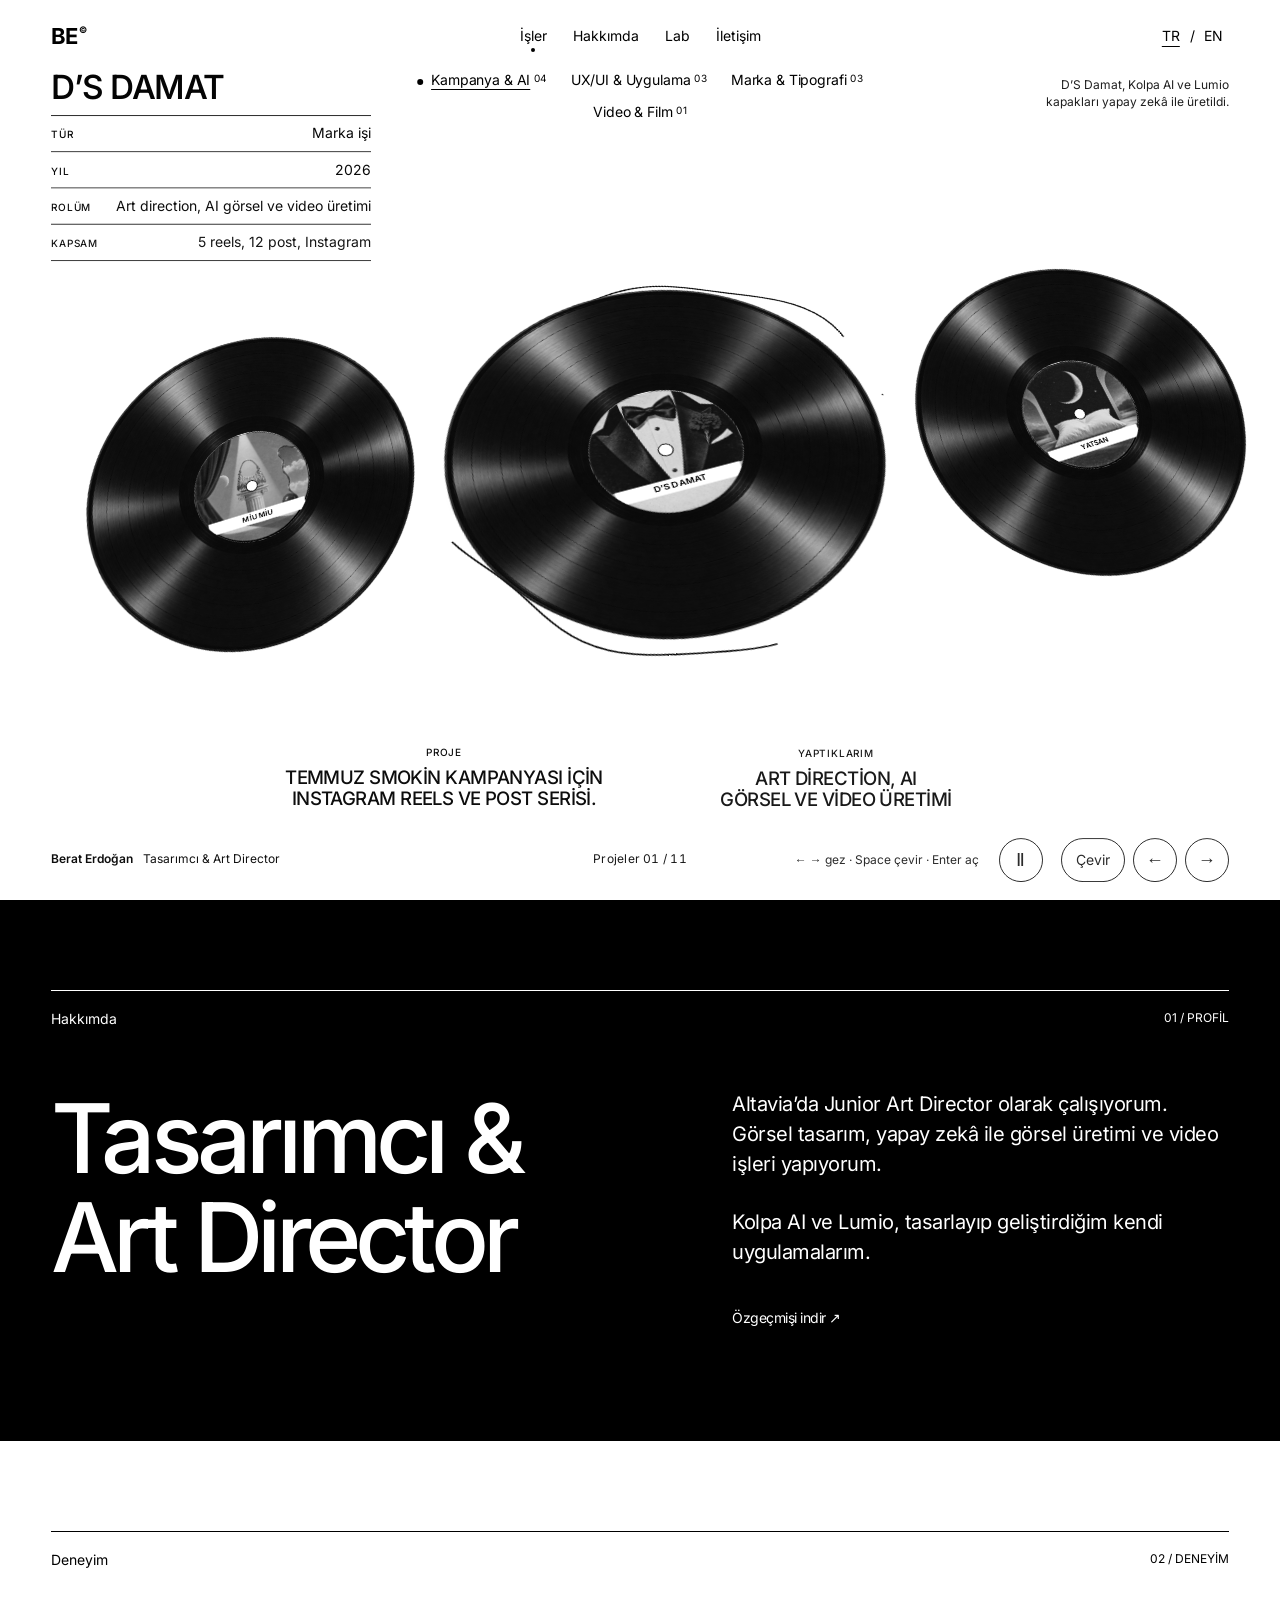
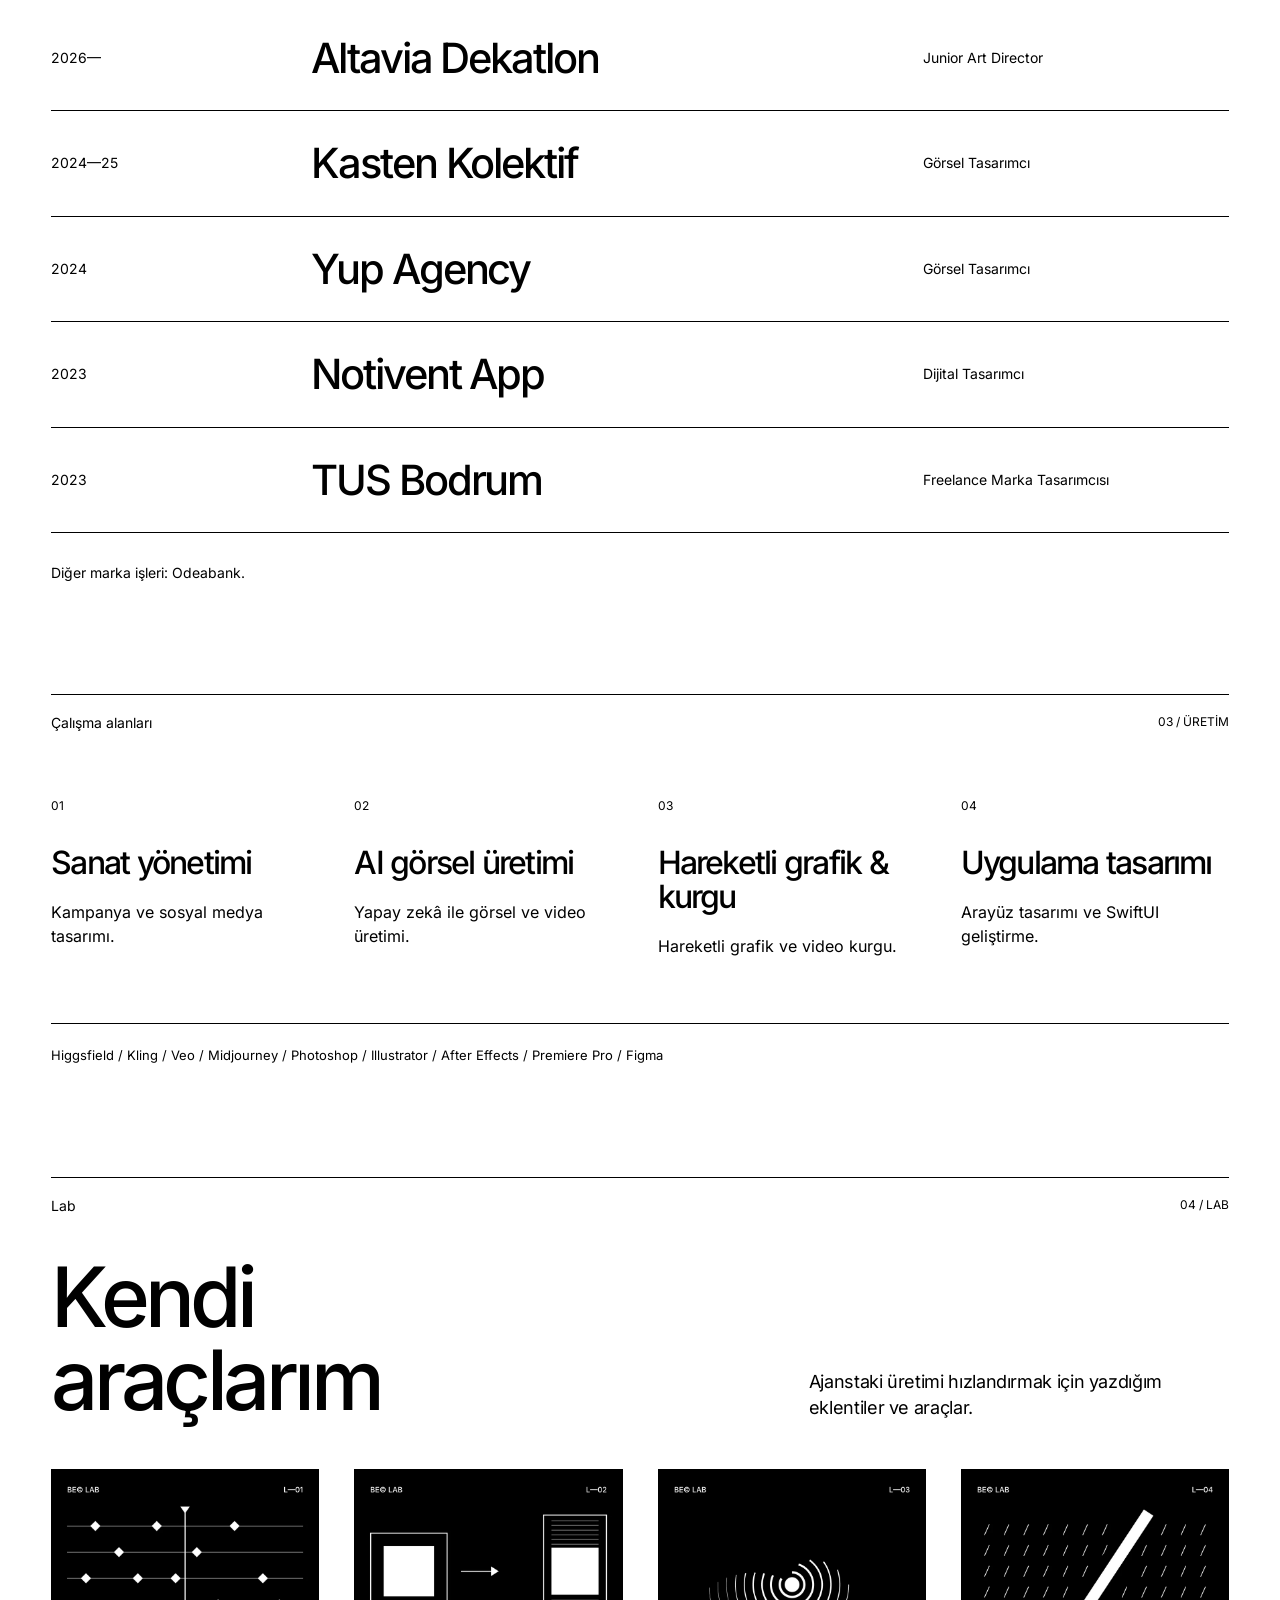
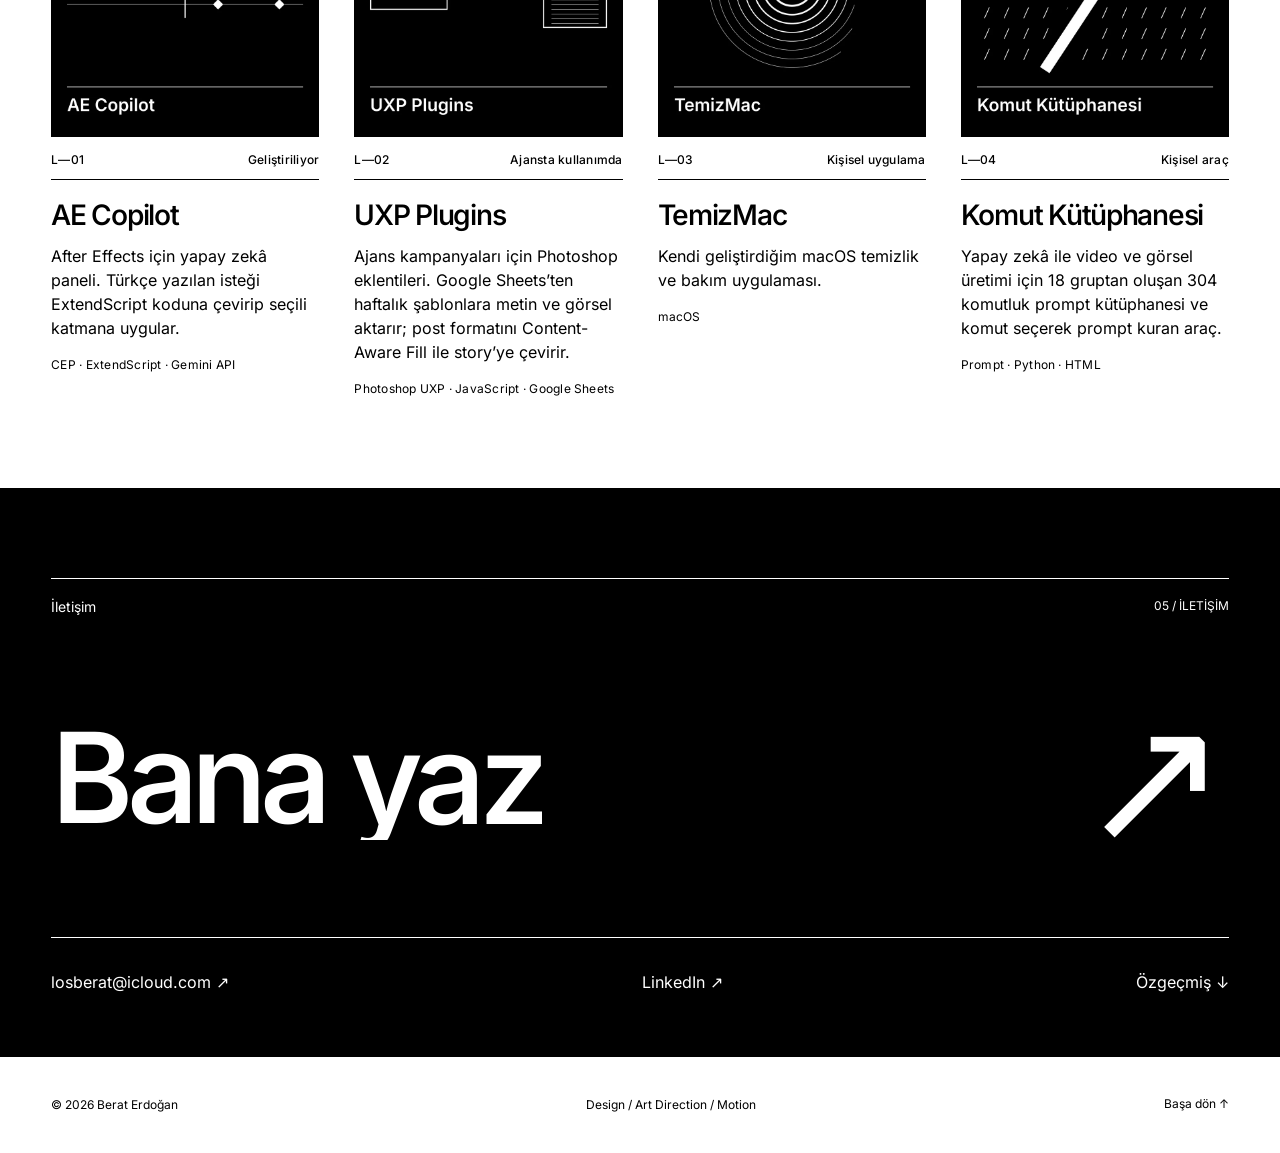
==== commit fc3c4fbe: "Behance / App Store linkini proje sayfasının üstüne taşı Link proje başlığının altında ve ana sayfad" ====
--- a/index.html
+++ b/index.html
@@ -60,6 +60,7 @@
       <div><dt data-t="roleLabel">Rolüm</dt><dd class="c-role"></dd></div>
       <div><dt data-t="focusLabel">Kapsam</dt><dd class="c-focus"></dd></div>
     </dl>
+    <a class="c-link" target="_blank" rel="noreferrer" hidden><span>Behance’te gör</span> <i aria-hidden="true">↗</i></a>
   </aside>
 
   <div class="stage" tabindex="0" role="group" aria-roledescription="carousel" aria-label="Proje galerisi">
@@ -137,6 +138,7 @@
       <div><dt data-t="typeLabel">Tür</dt><dd class="p-type"></dd></div>
       <div><dt data-t="statusLabel">Durum</dt><dd class="p-status"></dd></div>
     </dl>
+    <a class="store-link p-cta" target="_blank" rel="noreferrer" hidden><span>Behance’te gör</span> <i aria-hidden="true">↗</i></a>
   </header>
   <figure class="p-figure"><i class="plus tl"></i><i class="plus tr"></i><i class="plus bl"></i><i class="plus br"></i><img class="p-image" src="assets/vinyl/kolpa-cover.png" alt=""></figure>
   <div class="p-body"><p class="p-desc"></p><p class="p-note" data-t="note">D’S Damat, Kolpa AI ve Lumio kapakları yapay zekâ ile üretildi.</p></div>
--- a/assets/archive.css
+++ b/assets/archive.css
@@ -261,3 +261,11 @@
 .cat:focus-visible{outline:2px solid currentColor;outline-offset:2px}
 @media(max-width:600px){.cat-nav{position:relative;top:auto;left:auto;transform:none;width:auto;max-width:none;order:1;flex-direction:row;flex-wrap:wrap;justify-content:flex-start;gap:0 16px;margin-top:4px;font-size:13px}.cat{min-height:44px}}
 @media(min-width:601px) and (max-width:900px){.cat-nav{left:auto;right:var(--pad);transform:none;flex-direction:column;align-items:flex-end;gap:0;max-width:none}}
+
+/* Behance / App Store link near the top */
+.p-cta{margin-top:28px}
+.c-link{display:inline-flex;align-items:center;gap:.4em;min-height:44px;margin-top:6px;font-size:14px;color:inherit;text-decoration:underline;text-decoration-thickness:1px;text-underline-offset:4px}
+.c-link i{font-style:normal;transition:transform .5s var(--ease)}
+.c-link:hover i,.c-link:focus-visible i{transform:translate(3px,-3px)}
+.c-link:focus-visible{outline:2px solid currentColor;outline-offset:2px}
+.c-link[hidden],.p-cta[hidden]{display:none}
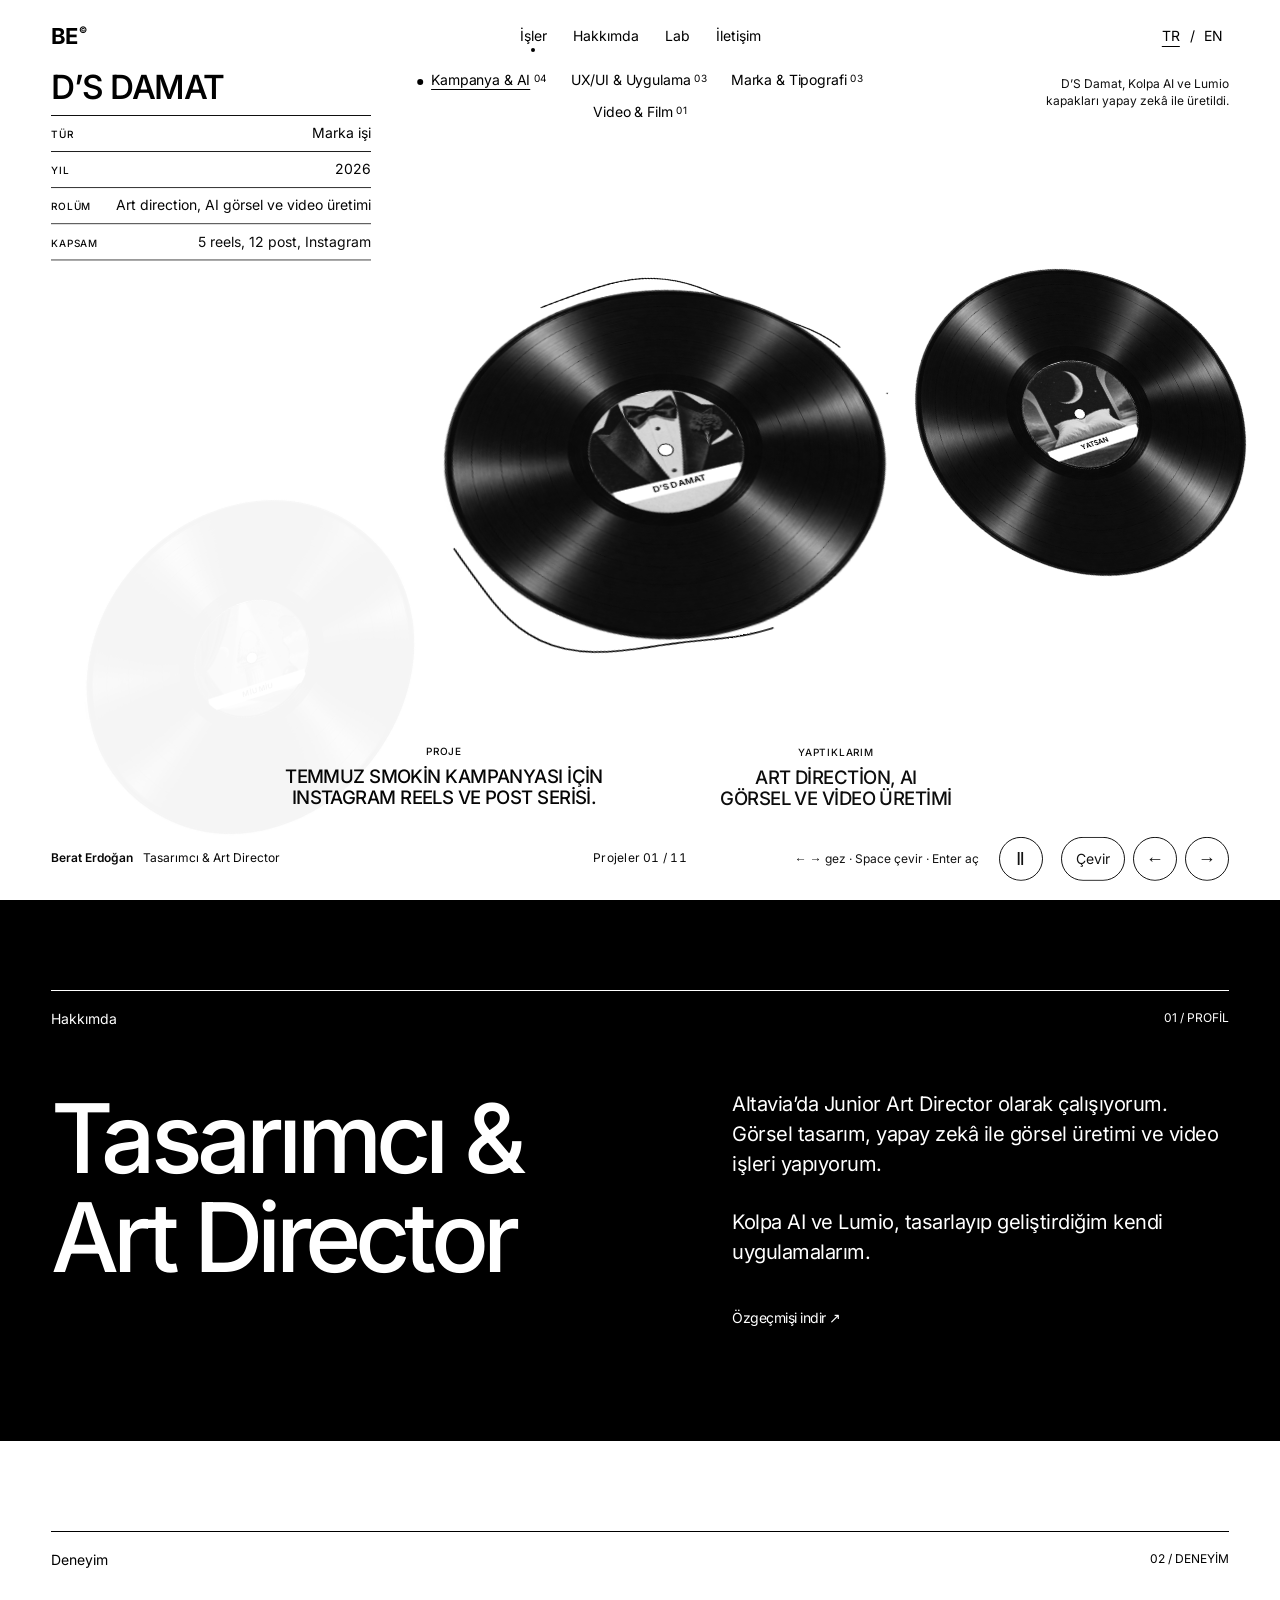
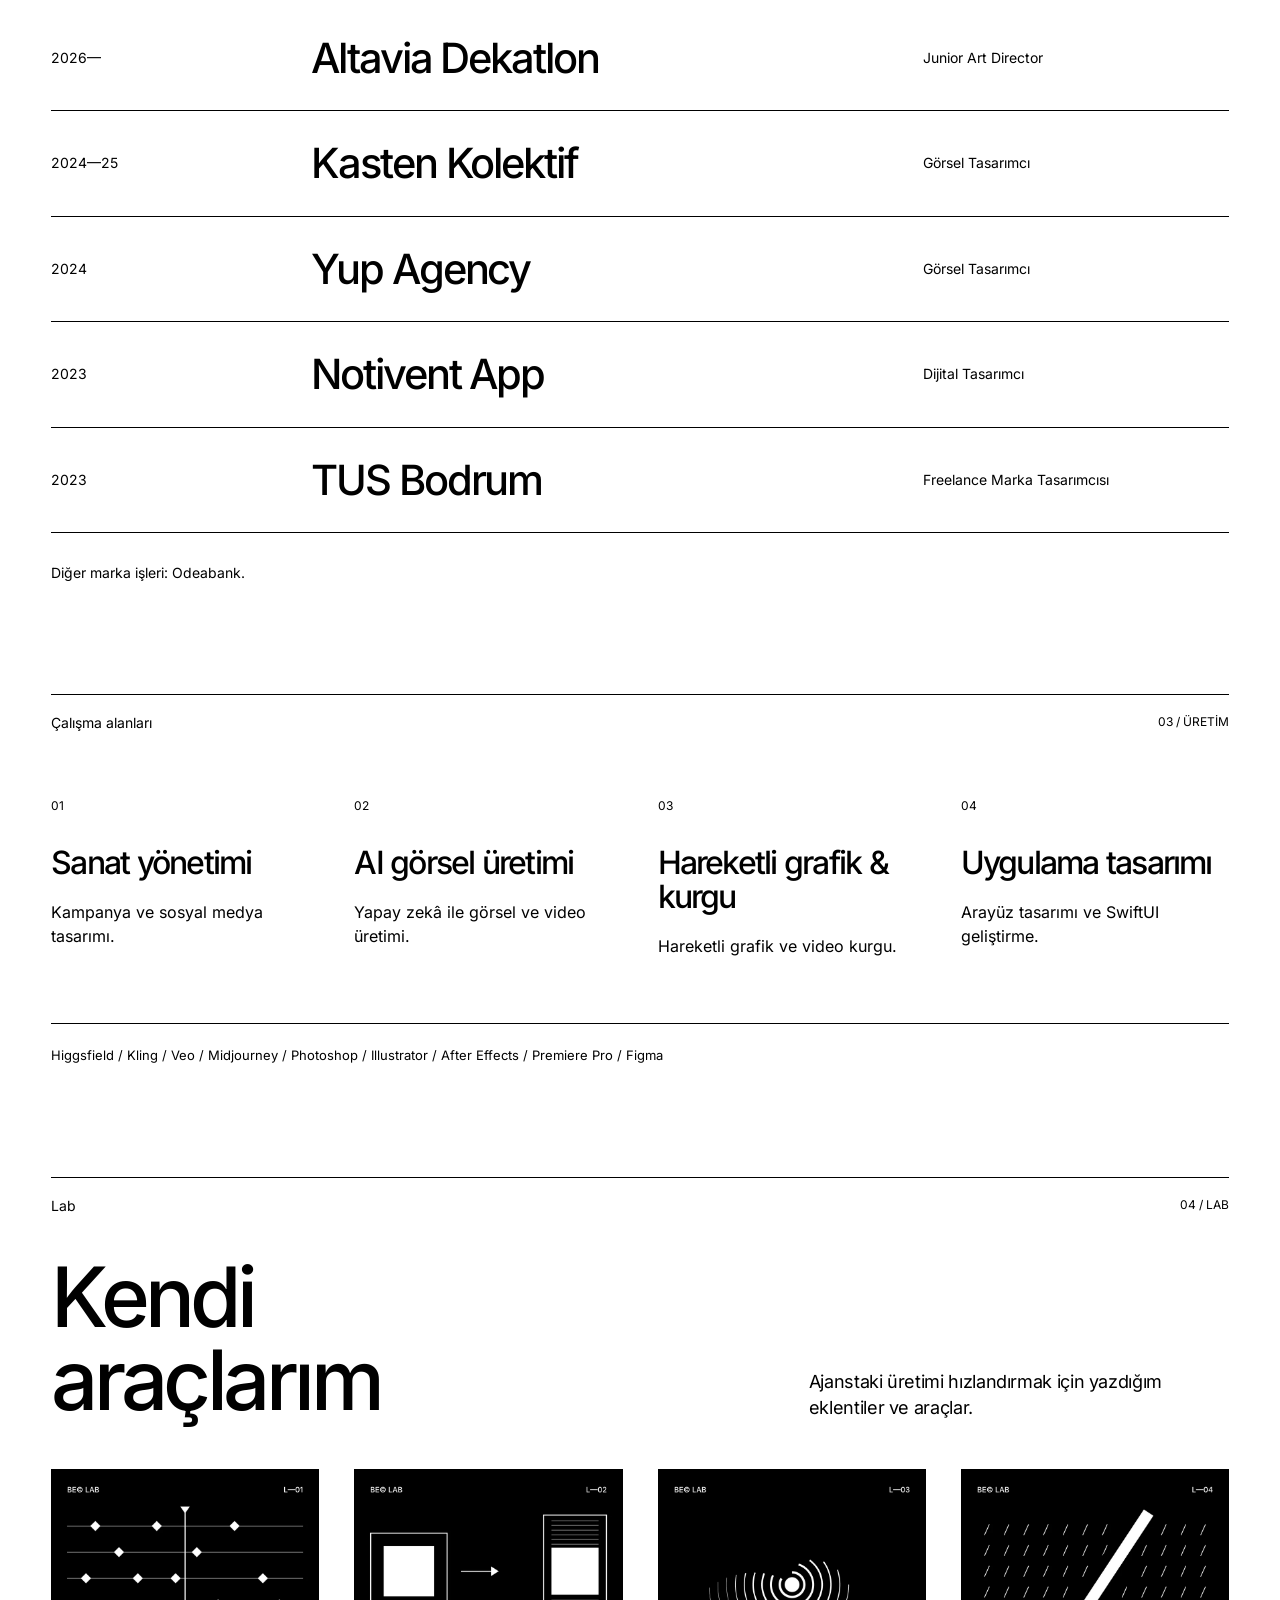
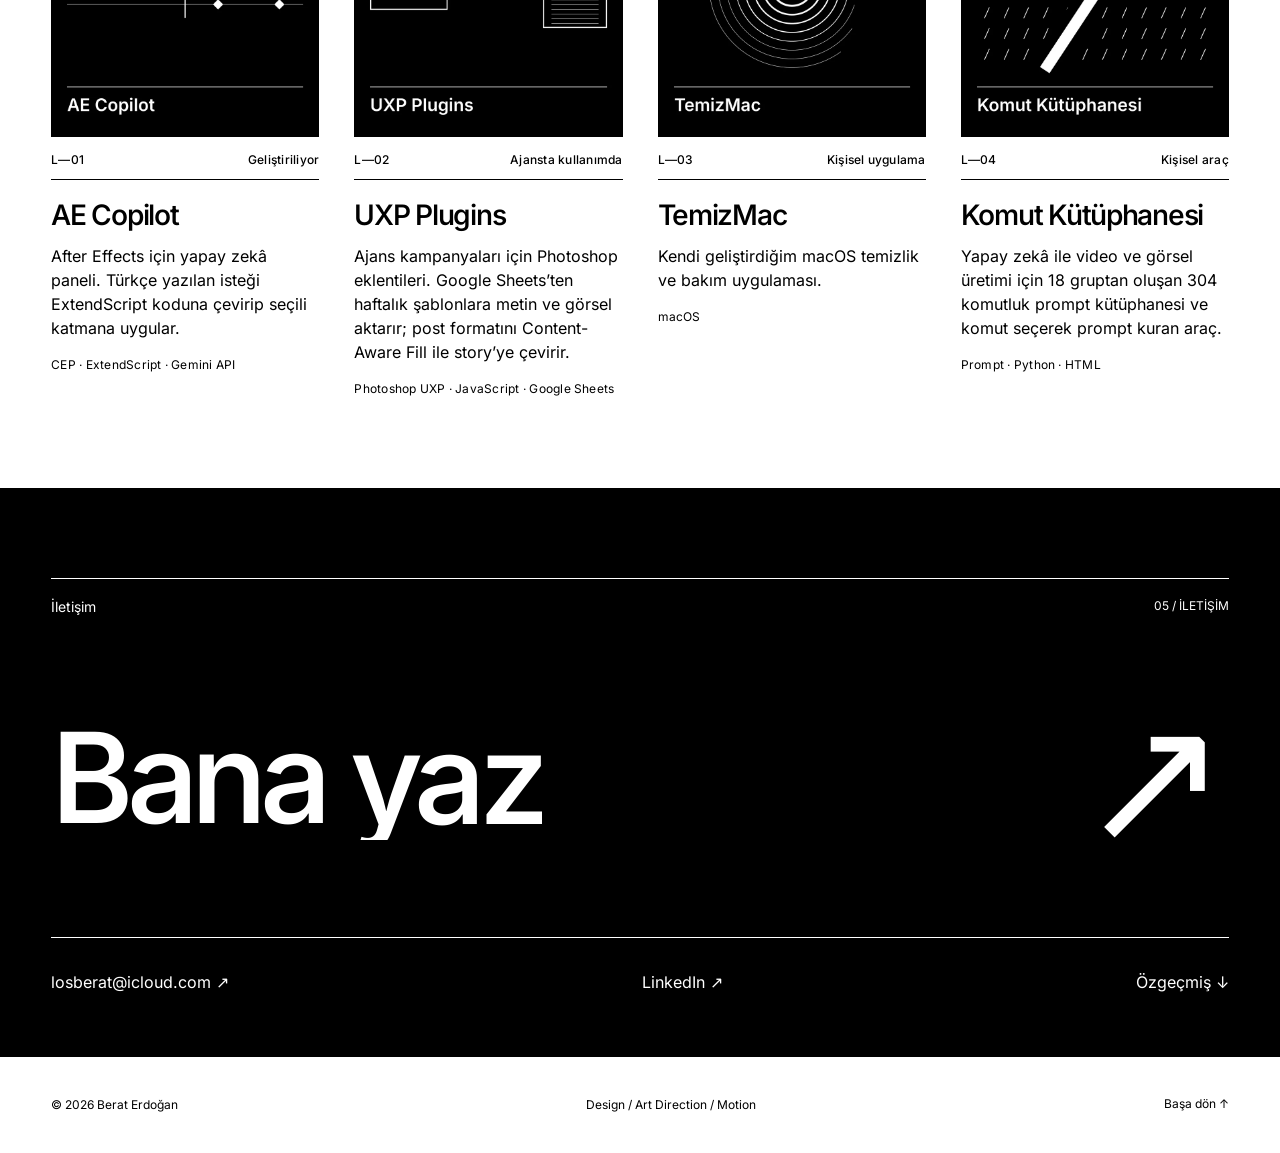
==== commit 64ef47fb: "Yeni özgeçmiş (TR + EN) ve iOS'ta emoji görünen okları düzelt Özgeçmiş linki site diline göre TR ya " ====
--- a/index.html
+++ b/index.html
@@ -60,7 +60,7 @@
       <div><dt data-t="roleLabel">Rolüm</dt><dd class="c-role"></dd></div>
       <div><dt data-t="focusLabel">Kapsam</dt><dd class="c-focus"></dd></div>
     </dl>
-    <a class="c-link" target="_blank" rel="noreferrer" hidden><span>Behance’te gör</span> <i aria-hidden="true">↗</i></a>
+    <a class="c-link" target="_blank" rel="noreferrer" hidden><span>Behance’te gör</span> <i aria-hidden="true">↗︎</i></a>
   </aside>
 
   <div class="stage" tabindex="0" role="group" aria-roledescription="carousel" aria-label="Proje galerisi">
@@ -103,7 +103,7 @@
 <section class="about section" id="about">
 <div class="section-heading reveal"><span data-t="about">Hakkımda</span><span>01 / PROFILE</span></div>
 <h2 class="statement" data-t="statement">Tasarımcı &<br> Art Director</h2>
-<div class="about-copy reveal"><p data-t="bio">Altavia’da Junior Art Director olarak çalışıyorum. Görsel tasarım, yapay zekâ ile görsel üretimi ve video işleri yapıyorum.</p><p data-t="bio2">Kolpa AI ve Lumio, tasarlayıp geliştirdiğim kendi uygulamalarım.</p><a class="text-link" href="Berat-Erdogan-CV.pdf" download data-t="cv">Özgeçmişi indir ↗</a></div>
+<div class="about-copy reveal"><p data-t="bio">Altavia’da Junior Art Director olarak çalışıyorum. Görsel tasarım, yapay zekâ ile görsel üretimi ve video işleri yapıyorum.</p><p data-t="bio2">Kolpa AI ve Lumio, tasarlayıp geliştirdiğim kendi uygulamalarım.</p><a class="text-link" href="Berat-Erdogan-CV.pdf" data-cv download data-t="cv">Özgeçmişi indir ↗︎</a></div>
 </section>
 <section class="experience section">
 <div class="section-heading reveal"><span data-t="experience">Deneyim</span><span>02 / EXPERIENCE</span></div>
@@ -124,7 +124,7 @@
 <div class="lab-intro"><h2 id="lab-title" data-t="labTitle">Kendi<br> araçlarım</h2><p data-t="labIntro">Ajanstaki üretimi hızlandırmak için yazdığım eklentiler ve araçlar.</p></div>
 <div class="lab-grid"><article class="lab-card reveal"><figure class="lab-cover"><img src="assets/work/lab/ae-copilot.webp" width="800" height="800" loading="lazy" decoding="async" alt="AE Copilot"></figure><div class="lab-meta"><span>L—01</span><span data-t="lab1t">Geliştiriliyor</span></div><h3>AE Copilot</h3><p data-t="lab1">After Effects için yapay zekâ paneli. Türkçe yazılan isteği ExtendScript koduna çevirip seçili katmana uygular.</p><p class="lab-tags">CEP · ExtendScript · Gemini API</p></article><article class="lab-card reveal"><figure class="lab-cover"><img src="assets/work/lab/uxp.webp" width="800" height="800" loading="lazy" decoding="async" alt="UXP Plugins"></figure><div class="lab-meta"><span>L—02</span><span data-t="lab2t">Ajansta kullanımda</span></div><h3>UXP Plugins</h3><p data-t="lab2">Ajans kampanyaları için Photoshop eklentileri. Google Sheets’ten haftalık şablonlara metin ve görsel aktarır; post formatını Content-Aware Fill ile story’ye çevirir.</p><p class="lab-tags">Photoshop UXP · JavaScript · Google Sheets</p></article><article class="lab-card reveal"><figure class="lab-cover"><img src="assets/work/lab/temizmac.webp" width="800" height="800" loading="lazy" decoding="async" alt="TemizMac"></figure><div class="lab-meta"><span>L—03</span><span data-t="lab3t">Kişisel uygulama</span></div><h3>TemizMac</h3><p data-t="lab3">Kendi geliştirdiğim macOS temizlik ve bakım uygulaması.</p><p class="lab-tags">macOS</p></article><article class="lab-card reveal"><figure class="lab-cover"><img src="assets/work/lab/komut.webp" width="800" height="800" loading="lazy" decoding="async" alt="Komut Kütüphanesi"></figure><div class="lab-meta"><span>L—04</span><span data-t="lab4t">Kişisel araç</span></div><h3>Komut Kütüphanesi</h3><p data-t="lab4">Yapay zekâ ile video ve görsel üretimi için 18 gruptan oluşan 304 komutluk prompt kütüphanesi ve komut seçerek prompt kuran araç.</p><p class="lab-tags">Prompt · Python · HTML</p></article></div>
 </section>
-<section class="contact section" id="contact"><div class="section-heading"><span data-t="contact">İletişim</span><span>05 / CONTACT</span></div><a href="mailto:losberat@icloud.com" class="contact-headline"><h2 data-t="hello">Bana yaz</h2><span class="contact-arrow" aria-hidden="true">↗</span></a><div class="contact-bottom"><a href="mailto:losberat@icloud.com">losberat@icloud.com ↗</a><a href="https://linkedin.com/in/beraterdogan" target="_blank" rel="noreferrer">LinkedIn ↗</a><a href="Berat-Erdogan-CV.pdf" download data-t="cvShort">Özgeçmiş ↓</a></div></section>
+<section class="contact section" id="contact"><div class="section-heading"><span data-t="contact">İletişim</span><span>05 / CONTACT</span></div><a href="mailto:losberat@icloud.com" class="contact-headline"><h2 data-t="hello">Bana yaz</h2><span class="contact-arrow" aria-hidden="true">↗︎</span></a><div class="contact-bottom"><a href="mailto:losberat@icloud.com">losberat@icloud.com ↗︎</a><a href="https://linkedin.com/in/beraterdogan" target="_blank" rel="noreferrer">LinkedIn ↗︎</a><a href="Berat-Erdogan-CV.pdf" data-cv download data-t="cvShort">Özgeçmiş ↓</a></div></section>
 </main>
 <footer><span>© 2026 Berat Erdoğan</span><span>Design / Art Direction / Motion</span><a href="#top" data-t="top">Başa dön ↑</a></footer>
 
@@ -138,7 +138,7 @@
       <div><dt data-t="typeLabel">Tür</dt><dd class="p-type"></dd></div>
       <div><dt data-t="statusLabel">Durum</dt><dd class="p-status"></dd></div>
     </dl>
-    <a class="store-link p-cta" target="_blank" rel="noreferrer" hidden><span>Behance’te gör</span> <i aria-hidden="true">↗</i></a>
+    <a class="store-link p-cta" target="_blank" rel="noreferrer" hidden><span>Behance’te gör</span> <i aria-hidden="true">↗︎</i></a>
   </header>
   <figure class="p-figure"><i class="plus tl"></i><i class="plus tr"></i><i class="plus bl"></i><i class="plus br"></i><img class="p-image" src="assets/vinyl/kolpa-cover.png" alt=""></figure>
   <div class="p-body"><p class="p-desc"></p><p class="p-note" data-t="note">D’S Damat, Kolpa AI ve Lumio kapakları yapay zekâ ile üretildi.</p></div>
@@ -375,7 +375,7 @@
   </ul>
   <h4 class="case-sub"><span>Behance</span><span>2026</span></h4>
   <figure class="case-long"><a href="https://www.behance.net/gallery/249085323/Tetra-Pak" target="_blank" rel="noreferrer"><img src="assets/work/behance/tetra-pak.webp" alt="Tetra Pak — Behance proje kapağı" width="808" height="632" loading="lazy" decoding="async"></a></figure>
-  <a class="store-link" href="https://www.behance.net/gallery/249085323/Tetra-Pak" target="_blank" rel="noreferrer"><span data-t="behanceLink">Behance’te gör</span> <i aria-hidden="true">↗</i></a>
+  <a class="store-link" href="https://www.behance.net/gallery/249085323/Tetra-Pak" target="_blank" rel="noreferrer"><span data-t="behanceLink">Behance’te gör</span> <i aria-hidden="true">↗︎</i></a>
   </div>
   <div class="p-media" data-project="kolpa" hidden>
   <h4 class="case-sub"><span>App Store · iOS</span><span>5 / 5</span></h4>
@@ -386,7 +386,7 @@
     <li><figure class="app-shot"><img src="assets/work/kolpa/shot-4.webp" alt="Kolpa AI App Store görseli 04" width="600" height="1300" loading="lazy" decoding="async"><figcaption>04</figcaption></figure></li>
     <li><figure class="app-shot"><img src="assets/work/kolpa/shot-5.webp" alt="Kolpa AI App Store görseli 05" width="600" height="1300" loading="lazy" decoding="async"><figcaption>05</figcaption></figure></li>
   </ul>
-  <a class="store-link" href="https://apps.apple.com/tr/app/kolpa-ai-red-flag-analyzer/id6759240698" target="_blank" rel="noreferrer"><span data-t="storeLink">App Store’da indir</span> <i aria-hidden="true">↗</i></a>
+  <a class="store-link" href="https://apps.apple.com/tr/app/kolpa-ai-red-flag-analyzer/id6759240698" target="_blank" rel="noreferrer"><span data-t="storeLink">App Store’da indir</span> <i aria-hidden="true">↗︎</i></a>
   </div>
   <div class="p-media" data-project="lumio" hidden>
   <h4 class="case-sub"><span>App Store · iOS</span><span>7 / 7</span></h4>
@@ -399,7 +399,7 @@
     <li><figure class="app-shot"><img src="assets/work/lumio/shot-6.webp" alt="Lumio App Store görseli 06" width="600" height="1300" loading="lazy" decoding="async"><figcaption>06</figcaption></figure></li>
     <li><figure class="app-shot"><img src="assets/work/lumio/shot-7.webp" alt="Lumio App Store görseli 07" width="600" height="1300" loading="lazy" decoding="async"><figcaption>07</figcaption></figure></li>
   </ul>
-  <a class="store-link" href="https://apps.apple.com/tr/app/lumio-ai-journal-diary/id6759867486" target="_blank" rel="noreferrer"><span data-t="storeLink">App Store’da indir</span> <i aria-hidden="true">↗</i></a>
+  <a class="store-link" href="https://apps.apple.com/tr/app/lumio-ai-journal-diary/id6759867486" target="_blank" rel="noreferrer"><span data-t="storeLink">App Store’da indir</span> <i aria-hidden="true">↗︎</i></a>
   </div>
   <div class="p-media" data-project="ferm" hidden>
   <h4 class="case-sub"><span>Behance</span><span>4 / 4</span></h4>
@@ -413,17 +413,17 @@
   <div class="p-media" data-project="imece" hidden>
   <h4 class="case-sub"><span>Case study</span><span>Kasten Kolektif · UNITE Ankara</span></h4>
   <figure class="case-long"><img src="assets/work/imece/case.webp" alt="İmece Market üretim ve finans vaka çalışması" width="1600" height="8076" loading="lazy" decoding="async"></figure>
-  <a class="store-link" href="https://www.behance.net/gallery/242251305/MECE-MARKET-2025-Production-Finance-Management" target="_blank" rel="noreferrer"><span data-t="behanceLink">Behance’te gör</span> <i aria-hidden="true">↗</i></a>
+  <a class="store-link" href="https://www.behance.net/gallery/242251305/MECE-MARKET-2025-Production-Finance-Management" target="_blank" rel="noreferrer"><span data-t="behanceLink">Behance’te gör</span> <i aria-hidden="true">↗︎</i></a>
   </div>
   <div class="p-media" data-project="smart-locker" hidden>
   <h4 class="case-sub"><span>UX / UI</span><span>1920 × 1080</span></h4>
   <figure class="case-long"><img src="assets/work/smart-locker/case.webp" alt="Smart Locker kiosk arayüzünün akışları ve ekranları" width="1600" height="4812" loading="lazy" decoding="async"></figure>
-  <a class="store-link" href="https://www.behance.net/gallery/244282369/Smart-Locker-Ecosystem-Kiosk-UX-Architecture" target="_blank" rel="noreferrer"><span data-t="behanceLink">Behance’te gör</span> <i aria-hidden="true">↗</i></a>
+  <a class="store-link" href="https://www.behance.net/gallery/244282369/Smart-Locker-Ecosystem-Kiosk-UX-Architecture" target="_blank" rel="noreferrer"><span data-t="behanceLink">Behance’te gör</span> <i aria-hidden="true">↗︎</i></a>
   </div>
   <div class="p-media" data-project="vera" hidden>
   <h4 class="case-sub"><span>Typeface</span><span>Condensed Bold · Display</span></h4>
   <figure class="case-long"><img src="assets/work/vera/specimen.jpg" alt="VERA yazı karakterinin büyük harf örneği" width="1920" height="1080" loading="lazy" decoding="async"></figure>
-  <a class="store-link" href="https://www.behance.net/gallery/246607835/VERA-Condensed-Bold-Display-Typeface" target="_blank" rel="noreferrer"><span data-t="behanceLink">Behance’te gör</span> <i aria-hidden="true">↗</i></a>
+  <a class="store-link" href="https://www.behance.net/gallery/246607835/VERA-Condensed-Bold-Display-Typeface" target="_blank" rel="noreferrer"><span data-t="behanceLink">Behance’te gör</span> <i aria-hidden="true">↗︎</i></a>
   </div>
   <button class="p-next" aria-describedby="p-next-label">
     <span class="p-next-label" id="p-next-label" data-t="nextLabel">Sıradaki</span>
--- a/assets/archive.css
+++ b/assets/archive.css
@@ -269,3 +269,4 @@
 .c-link:hover i,.c-link:focus-visible i{transform:translate(3px,-3px)}
 .c-link:focus-visible{outline:2px solid currentColor;outline-offset:2px}
 .c-link[hidden],.p-cta[hidden]{display:none}
+body{font-variant-emoji:text}
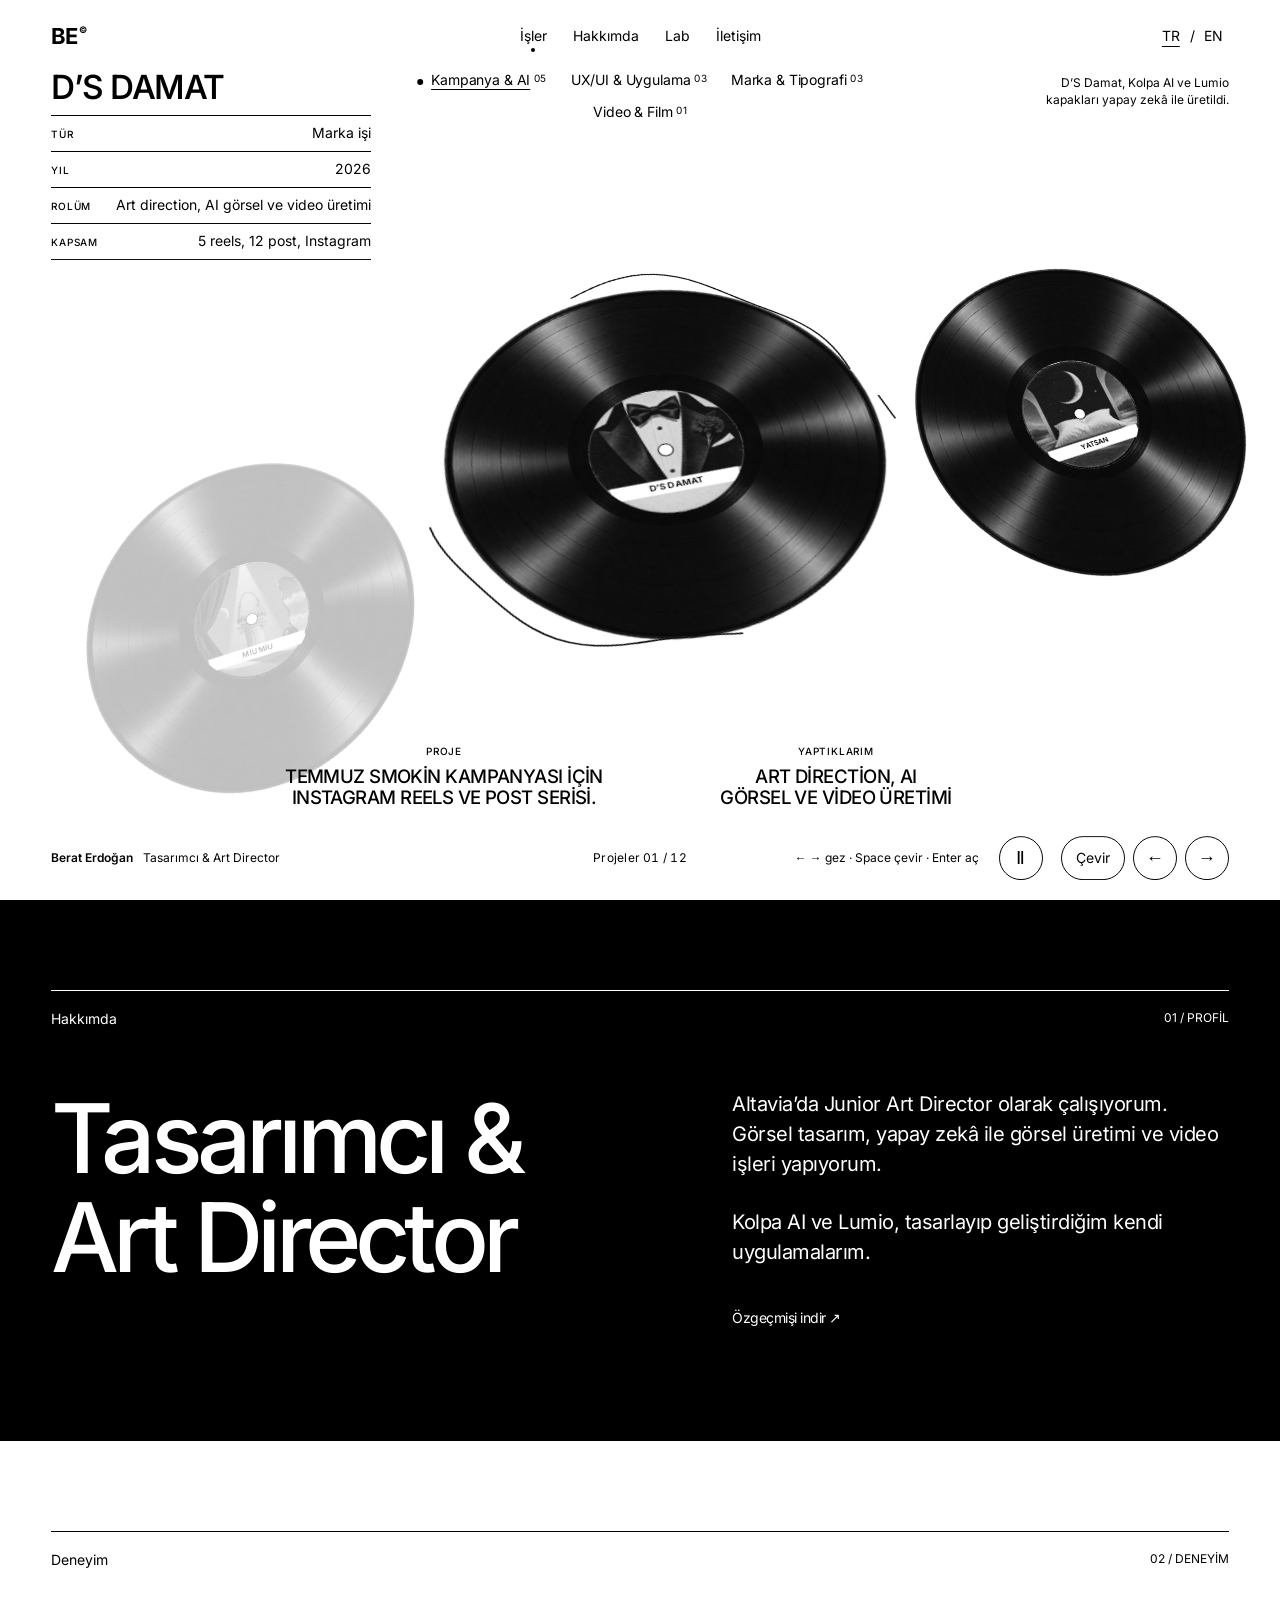
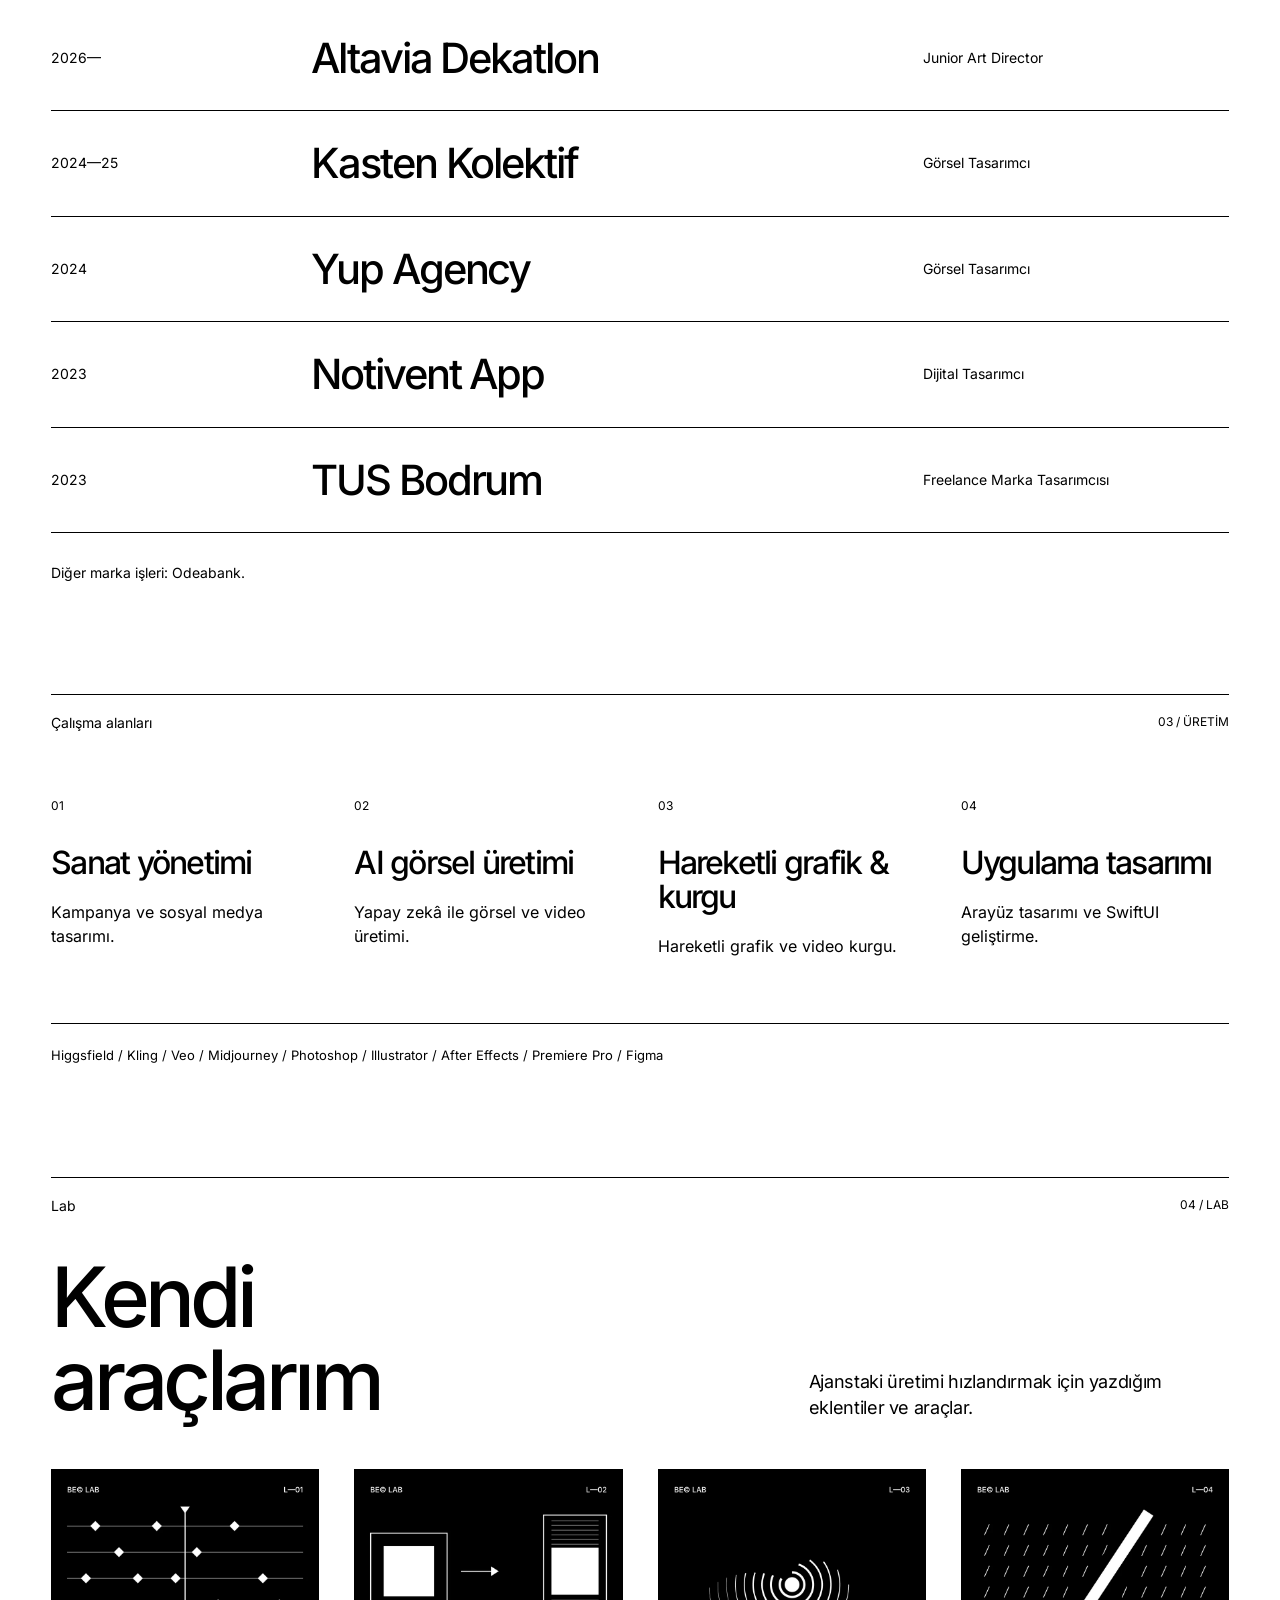
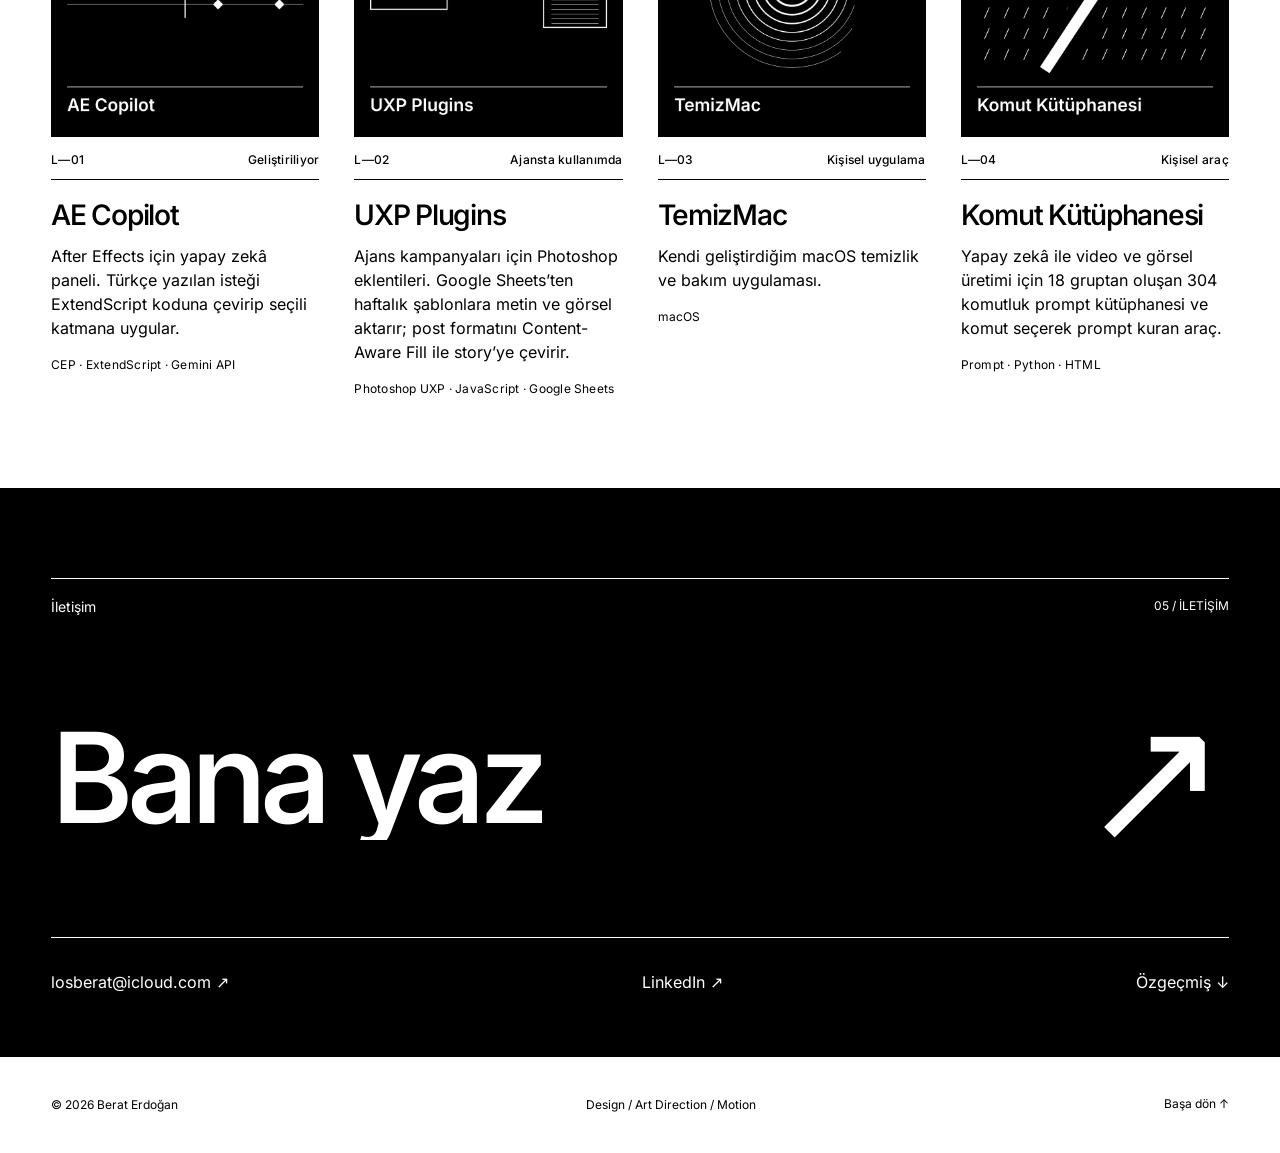
==== commit 6514b95d: "Wella projesini ekle: reels ve post mockup'ları, profil görünümü, CSS saç animasyonu Co-Authored-By:" ====
--- a/index.html
+++ b/index.html
@@ -69,6 +69,7 @@
       <li><img src="assets/vinyl/ds-damat-cover.png" alt="D’S Damat — plak kapağı" width="400" height="400"><span>D’S Damat</span></li>
       <li><img src="assets/vinyl/yatsan-cover.png" alt="Yatsan — plak kapağı" width="400" height="400"><span>Yatsan</span></li>
       <li><img src="assets/vinyl/koton-cover.png" alt="Koton — plak kapağı" width="400" height="400"><span>Koton</span></li>
+      <li><img src="assets/vinyl/wella-cover.png" alt="Wella — plak kapağı" width="400" height="400"><span>Wella</span></li>
       <li><img src="assets/vinyl/tetra-pak-cover.png" alt="Tetra Pak — plak kapağı" width="400" height="400"><span>Tetra Pak</span></li>
       <li><img src="assets/vinyl/kolpa-cover.png" alt="Kolpa AI — plak kapağı" width="400" height="400"><span>Kolpa AI</span></li>
       <li><img src="assets/vinyl/lumio-cover.png" alt="Lumio — plak kapağı" width="400" height="400"><span>Lumio</span></li>
@@ -87,7 +88,7 @@
 
   <div class="archive-foot">
     <p class="archive-who"><strong>Berat Erdoğan</strong> <span data-t="intro">Tasarımcı & Art Director</span></p>
-    <p class="archive-count"><span data-t="archive">Projeler</span> <span class="count-now">01</span> / <span class="count-all">11</span></p>
+    <p class="archive-count"><span data-t="archive">Projeler</span> <span class="count-now">01</span> / <span class="count-all">12</span></p>
     <div class="archive-controls">
       <p class="archive-hint" data-t="hint">← → gez · Space çevir · Enter aç</p>
       <button class="ctl motion-toggle" aria-pressed="false" aria-label="Plak hareketini durdur">Ⅱ</button>
@@ -354,6 +355,96 @@
     <li><figure class="story"><div class="web-phone"><img src="assets/work/koton/story-ar-3.webp" alt="Koton koton.sa açılış story’si, AR 3" width="720" height="1280" loading="lazy" decoding="async"></div><figcaption>AR · 03</figcaption></figure></li>
   </ul>
   </div>
+  <div class="p-media" data-project="wella" hidden>
+  <figure class="wella-hair" aria-hidden="true"><svg viewBox="0 0 1200 300" preserveAspectRatio="none"><path d="M0 24.9 C75 24.9 75 29.1 150 29.1 C225 29.1 225 26.5 300 26.5 C375 26.5 375 18.9 450 18.9 C525 18.9 525 15.7 600 15.7 C675 15.7 675 26.4 750 26.4 C825 26.4 825 51.8 900 51.8 C975 51.8 975 81.2 1050 81.2 C1125 81.2 1125 99.9 1200 99.9" style="--w:1.64;--d:5.29s;--dl:-2.83s"/><path d="M0 28.3 C75 28.3 75 36.6 150 36.6 C225 36.6 225 39.8 300 39.8 C375 39.8 375 34.5 450 34.5 C525 34.5 525 26.7 600 26.7 C675 26.7 675 28.1 750 28.1 C825 28.1 825 46.7 900 46.7 C975 46.7 975 78.3 1050 78.3 C1125 78.3 1125 108.2 1200 108.2" style="--w:1.41;--d:5.15s;--dl:-2.23s"/><path d="M0 35.8 C75 35.8 75 41.0 150 41.0 C225 41.0 225 42.5 300 42.5 C375 42.5 375 39.1 450 39.1 C525 39.1 525 36.2 600 36.2 C675 36.2 675 41.8 750 41.8 C825 41.8 825 60.0 900 60.0 C975 60.0 975 86.0 1050 86.0 C1125 86.0 1125 108.6 1200 108.6" style="--w:1.28;--d:8.31s;--dl:-1.03s"/><path d="M0 34.2 C75 34.2 75 31.1 150 31.1 C225 31.1 225 37.3 300 37.3 C375 37.3 375 52.3 450 52.3 C525 52.3 525 68.4 600 68.4 C675 68.4 675 76.3 750 76.3 C825 76.3 825 73.6 900 73.6 C975 73.6 975 68.6 1050 68.6 C1125 68.6 1125 74.7 1200 74.7" style="--w:2.12;--d:7.31s;--dl:-2.90s"/><path d="M0 50.9 C75 50.9 75 64.2 150 64.2 C225 64.2 225 68.9 300 68.9 C375 68.9 375 58.6 450 58.6 C525 58.6 525 41.8 600 41.8 C675 41.8 675 37.5 750 37.5 C825 37.5 825 59.4 900 59.4 C975 59.4 975 102.8 1050 102.8 C1125 102.8 1125 144.2 1200 144.2" style="--w:1.97;--d:6.16s;--dl:-0.89s"/><path d="M0 60.2 C75 60.2 75 57.4 150 57.4 C225 57.4 225 52.0 300 52.0 C375 52.0 375 50.5 450 50.5 C525 50.5 525 59.4 600 59.4 C675 59.4 675 78.8 750 78.8 C825 78.8 825 100.8 900 100.8 C975 100.8 975 115.0 1050 115.0 C1125 115.0 1125 117.2 1200 117.2" style="--w:1.91;--d:5.72s;--dl:-3.33s"/><path d="M0 69.3 C75 69.3 75 60.7 150 60.7 C225 60.7 225 50.7 300 50.7 C375 50.7 375 50.7 450 50.7 C525 50.7 525 68.0 600 68.0 C675 68.0 675 97.0 750 97.0 C825 97.0 825 121.5 900 121.5 C975 121.5 975 127.1 1050 127.1 C1125 127.1 1125 115.0 1200 115.0" style="--w:1.48;--d:5.25s;--dl:-0.31s"/><path d="M0 61.7 C75 61.7 75 61.0 150 61.0 C225 61.0 225 69.7 300 69.7 C375 69.7 375 84.8 450 84.8 C525 84.8 525 97.6 600 97.6 C675 97.6 675 101.0 750 101.0 C825 101.0 825 96.2 900 96.2 C975 96.2 975 93.9 1050 93.9 C1125 93.9 1125 106.2 1200 106.2" style="--w:1.28;--d:6.26s;--dl:-3.66s"/><path d="M0 84.7 C75 84.7 75 80.7 150 80.7 C225 80.7 225 71.8 300 71.8 C375 71.8 375 67.1 450 67.1 C525 67.1 525 76.2 600 76.2 C675 76.2 675 100.2 750 100.2 C825 100.2 825 128.2 900 128.2 C975 128.2 975 144.7 1050 144.7 C1125 144.7 1125 142.9 1200 142.9" style="--w:1.87;--d:7.80s;--dl:-1.90s"/><path d="M0 81.1 C75 81.1 75 72.1 150 72.1 C225 72.1 225 71.6 300 71.6 C375 71.6 375 85.7 450 85.7 C525 85.7 525 109.5 600 109.5 C675 109.5 675 129.2 750 129.2 C825 129.2 825 132.9 900 132.9 C975 132.9 975 121.8 1050 121.8 C1125 121.8 1125 112.3 1200 112.3" style="--w:2.00;--d:7.92s;--dl:-2.28s"/><path d="M0 99.6 C75 99.6 75 108.6 150 108.6 C225 108.6 225 105.7 300 105.7 C375 105.7 375 90.7 450 90.7 C525 90.7 525 77.9 600 77.9 C675 77.9 675 84.9 750 84.9 C825 84.9 825 117.4 900 117.4 C975 117.4 975 161.0 1050 161.0 C1125 161.0 1125 190.1 1200 190.1" style="--w:1.27;--d:8.03s;--dl:-1.22s"/><path d="M0 99.6 C75 99.6 75 109.4 150 109.4 C225 109.4 225 114.0 300 114.0 C375 114.0 375 108.7 450 108.7 C525 108.7 525 98.8 600 98.8 C675 98.8 675 97.4 750 97.4 C825 97.4 825 114.9 900 114.9 C975 114.9 975 148.4 1050 148.4 C1125 148.4 1125 182.1 1200 182.1" style="--w:1.67;--d:8.06s;--dl:-4.62s"/><path d="M0 116.7 C75 116.7 75 109.8 150 109.8 C225 109.8 225 96.3 300 96.3 C375 96.3 375 89.2 450 89.2 C525 89.2 525 101.4 600 101.4 C675 101.4 675 132.5 750 132.5 C825 132.5 825 166.2 900 166.2 C975 166.2 975 182.0 1050 182.0 C1125 182.0 1125 172.0 1200 172.0" style="--w:1.71;--d:7.38s;--dl:-4.28s"/><path d="M0 103.5 C75 103.5 75 111.2 150 111.2 C225 111.2 225 125.5 300 125.5 C375 125.5 375 136.4 450 136.4 C525 136.4 525 136.0 600 136.0 C675 136.0 675 126.7 750 126.7 C825 126.7 825 121.2 900 121.2 C975 121.2 975 133.6 1050 133.6 C1125 133.6 1125 166.6 1200 166.6" style="--w:2.11;--d:6.90s;--dl:-4.58s"/><path d="M0 113.0 C75 113.0 75 113.3 150 113.3 C225 113.3 225 121.7 300 121.7 C375 121.7 375 134.8 450 134.8 C525 134.8 525 145.3 600 145.3 C675 145.3 675 148.2 750 148.2 C825 148.2 825 145.5 900 145.5 C975 145.5 975 146.7 1050 146.7 C1125 146.7 1125 161.3 1200 161.3" style="--w:1.64;--d:8.97s;--dl:-7.37s"/><path d="M0 131.3 C75 131.3 75 125.1 150 125.1 C225 125.1 225 118.9 300 118.9 C375 118.9 375 121.1 450 121.1 C525 121.1 525 136.2 600 136.2 C675 136.2 675 159.4 750 159.4 C825 159.4 825 178.7 900 178.7 C975 178.7 975 184.5 1050 184.5 C1125 184.5 1125 178.8 1200 178.8" style="--w:1.67;--d:5.09s;--dl:-2.35s"/><path d="M0 137.9 C75 137.9 75 142.9 150 142.9 C225 142.9 225 142.8 300 142.8 C375 142.8 375 137.7 450 137.7 C525 137.7 525 134.4 600 134.4 C675 134.4 675 141.9 750 141.9 C825 141.9 825 163.0 900 163.0 C975 163.0 975 190.6 1050 190.6 C1125 190.6 1125 212.0 1200 212.0" style="--w:0.69;--d:8.07s;--dl:-1.04s"/><path d="M0 145.3 C75 145.3 75 139.2 150 139.2 C225 139.2 225 133.5 300 133.5 C375 133.5 375 136.2 450 136.2 C525 136.2 525 151.3 600 151.3 C675 151.3 675 173.8 750 173.8 C825 173.8 825 192.2 900 192.2 C975 192.2 975 197.8 1050 197.8 C1125 197.8 1125 192.7 1200 192.7" style="--w:1.99;--d:5.32s;--dl:-2.39s"/><path d="M0 140.6 C75 140.6 75 150.6 150 150.6 C225 150.6 225 164.9 300 164.9 C375 164.9 375 172.6 450 172.6 C525 172.6 525 167.7 600 167.7 C675 167.7 675 156.4 750 156.4 C825 156.4 825 153.9 900 153.9 C975 153.9 975 172.8 1050 172.8 C1125 172.8 1125 210.8 1200 210.8" style="--w:1.91;--d:8.46s;--dl:-2.35s"/><path d="M0 162.0 C75 162.0 75 155.6 150 155.6 C225 155.6 225 147.4 300 147.4 C375 147.4 375 147.2 450 147.2 C525 147.2 525 161.5 600 161.5 C675 161.5 675 186.7 750 186.7 C825 186.7 825 209.9 900 209.9 C975 209.9 975 218.4 1050 218.4 C1125 218.4 1125 211.6 1200 211.6" style="--w:2.01;--d:8.83s;--dl:-1.33s"/><path d="M0 169.1 C75 169.1 75 169.2 150 169.2 C225 169.2 225 164.4 300 164.4 C375 164.4 375 159.5 450 159.5 C525 159.5 525 162.9 600 162.9 C675 162.9 675 179.3 750 179.3 C825 179.3 825 204.1 900 204.1 C975 204.1 975 225.7 1050 225.7 C1125 225.7 1125 234.5 1200 234.5" style="--w:0.97;--d:6.94s;--dl:-4.09s"/><path d="M0 169.4 C75 169.4 75 178.0 150 178.0 C225 178.0 225 184.3 300 184.3 C375 184.3 375 182.9 450 182.9 C525 182.9 525 176.2 600 176.2 C675 176.2 675 174.2 750 174.2 C825 174.2 825 186.6 900 186.6 C975 186.6 975 214.2 1050 214.2 C1125 214.2 1125 246.0 1200 246.0" style="--w:1.27;--d:6.48s;--dl:-3.67s"/><path d="M0 163.4 C75 163.4 75 162.2 150 162.2 C225 162.2 225 176.9 300 176.9 C375 176.9 375 201.2 450 201.2 C525 201.2 525 218.7 600 218.7 C675 218.7 675 216.4 750 216.4 C825 216.4 825 198.1 900 198.1 C975 198.1 975 184.5 1050 184.5 C1125 184.5 1125 198.0 1200 198.0" style="--w:1.42;--d:7.47s;--dl:-5.05s"/><path d="M0 180.0 C75 180.0 75 186.5 150 186.5 C225 186.5 225 195.6 300 195.6 C375 195.6 375 201.1 450 201.1 C525 201.1 525 200.1 600 200.1 C675 200.1 675 197.0 750 197.0 C825 197.0 825 200.8 900 200.8 C975 200.8 975 218.0 1050 218.0 C1125 218.0 1125 246.3 1200 246.3" style="--w:1.85;--d:8.50s;--dl:-6.78s"/><path d="M0 196.2 C75 196.2 75 188.7 150 188.7 C225 188.7 225 181.9 300 181.9 C375 181.9 375 184.9 450 184.9 C525 184.9 525 202.0 600 202.0 C675 202.0 675 226.8 750 226.8 C825 226.8 825 245.8 900 245.8 C975 245.8 975 249.3 1050 249.3 C1125 249.3 1125 240.9 1200 240.9" style="--w:0.77;--d:7.54s;--dl:-0.47s"/><path d="M0 204.0 C75 204.0 75 205.1 150 205.1 C225 205.1 225 201.9 300 201.9 C375 201.9 375 197.8 450 197.8 C525 197.8 525 200.3 600 200.3 C675 200.3 675 214.2 750 214.2 C825 214.2 825 236.8 900 236.8 C975 236.8 975 258.6 1050 258.6 C1125 258.6 1125 270.3 1200 270.3" style="--w:0.86;--d:6.36s;--dl:-0.33s"/></svg><figcaption><span>Wella Professionals</span><span>Always-on · 2026</span></figcaption></figure>
+  <h4 class="case-sub"><span>Reels</span><span data-t="dsReelsNote">Oynatmak için kaydır; ses için hoparlöre dokun</span></h4>
+  <ul class="case-reels case-reels--4" aria-label="Wella reels">
+    <li><figure class="ig-reel">
+      <div class="ig-phone">
+        <video muted loop playsinline preload="none" poster="assets/work/wella/reels-1.webp" aria-label="Wella reels 01"><source src="assets/work/wella/reels-1.mp4" type="video/mp4"><source src="assets/work/wella/reels-1.webm" type="video/webm"></video>
+        <div class="ig-ui" aria-hidden="true">
+          <span class="ig-top">Reels</span>
+          <span class="ig-side"><svg class="ig-i"><use href="#ig-heart"/></svg><svg class="ig-i"><use href="#ig-comment"/></svg><svg class="ig-i"><use href="#ig-share"/></svg><svg class="ig-i"><use href="#ig-more"/></svg></span>
+          <div class="ig-bottom"><div class="ig-who"><span class="ig-avatar ig-avatar--wella" aria-hidden="true"><span>W</span></span><b>wellaprotr</b><svg class="ig-badge" aria-label="Onaylı hesap"><use href="#ig-verified"/></svg><span class="ig-follow" data-t="igFollow">Takip et</span></div></div>
+        </div>
+        <button class="ig-sound" type="button" aria-pressed="false" aria-label="Sesi aç"><svg class="ig-i"><use href="#ig-muted"/></svg></button>
+      </div>
+      <figcaption><span>Reels 01 · 0:12</span><span lang="tr">Mükemmel kıvırcık saç görünümü</span></figcaption>
+    </figure></li>
+    <li><figure class="ig-reel">
+      <div class="ig-phone">
+        <video muted loop playsinline preload="none" poster="assets/work/wella/reels-2.webp" aria-label="Wella reels 02"><source src="assets/work/wella/reels-2.mp4" type="video/mp4"><source src="assets/work/wella/reels-2.webm" type="video/webm"></video>
+        <div class="ig-ui" aria-hidden="true">
+          <span class="ig-top">Reels</span>
+          <span class="ig-side"><svg class="ig-i"><use href="#ig-heart"/></svg><svg class="ig-i"><use href="#ig-comment"/></svg><svg class="ig-i"><use href="#ig-share"/></svg><svg class="ig-i"><use href="#ig-more"/></svg></span>
+          <div class="ig-bottom"><div class="ig-who"><span class="ig-avatar ig-avatar--wella" aria-hidden="true"><span>W</span></span><b>wellaprotr</b><svg class="ig-badge" aria-label="Onaylı hesap"><use href="#ig-verified"/></svg><span class="ig-follow" data-t="igFollow">Takip et</span></div></div>
+        </div>
+        <button class="ig-sound" type="button" aria-pressed="false" aria-label="Sesi aç"><svg class="ig-i"><use href="#ig-muted"/></svg></button>
+      </div>
+      <figcaption><span>Reels 02 · 0:11</span><span lang="tr">Hair Code #01 — Onarım</span></figcaption>
+    </figure></li>
+    <li><figure class="ig-reel">
+      <div class="ig-phone">
+        <video muted loop playsinline preload="none" poster="assets/work/wella/reels-3.webp" aria-label="Wella reels 03"><source src="assets/work/wella/reels-3.mp4" type="video/mp4"><source src="assets/work/wella/reels-3.webm" type="video/webm"></video>
+        <div class="ig-ui" aria-hidden="true">
+          <span class="ig-top">Reels</span>
+          <span class="ig-side"><svg class="ig-i"><use href="#ig-heart"/></svg><svg class="ig-i"><use href="#ig-comment"/></svg><svg class="ig-i"><use href="#ig-share"/></svg><svg class="ig-i"><use href="#ig-more"/></svg></span>
+          <div class="ig-bottom"><div class="ig-who"><span class="ig-avatar ig-avatar--wella" aria-hidden="true"><span>W</span></span><b>wellaprotr</b><svg class="ig-badge" aria-label="Onaylı hesap"><use href="#ig-verified"/></svg><span class="ig-follow" data-t="igFollow">Takip et</span></div></div>
+        </div>
+        <button class="ig-sound" type="button" aria-pressed="false" aria-label="Sesi aç"><svg class="ig-i"><use href="#ig-muted"/></svg></button>
+      </div>
+      <figcaption><span>Reels 03 · 0:08</span><span lang="tr">12 kat daha pürüzsüz saçların sırrı: Ultimate Repair</span></figcaption>
+    </figure></li>
+    <li><figure class="ig-reel">
+      <div class="ig-phone">
+        <video muted loop playsinline preload="none" poster="assets/work/wella/reels-4.webp" aria-label="Wella reels 04"><source src="assets/work/wella/reels-4.mp4" type="video/mp4"><source src="assets/work/wella/reels-4.webm" type="video/webm"></video>
+        <div class="ig-ui" aria-hidden="true">
+          <span class="ig-top">Reels</span>
+          <span class="ig-side"><svg class="ig-i"><use href="#ig-heart"/></svg><svg class="ig-i"><use href="#ig-comment"/></svg><svg class="ig-i"><use href="#ig-share"/></svg><svg class="ig-i"><use href="#ig-more"/></svg></span>
+          <div class="ig-bottom"><div class="ig-who"><span class="ig-avatar ig-avatar--wella" aria-hidden="true"><span>W</span></span><b>wellaprotr</b><svg class="ig-badge" aria-label="Onaylı hesap"><use href="#ig-verified"/></svg><span class="ig-follow" data-t="igFollow">Takip et</span></div></div>
+        </div>
+        <button class="ig-sound" type="button" aria-pressed="false" aria-label="Sesi aç"><svg class="ig-i"><use href="#ig-muted"/></svg></button>
+      </div>
+      <figcaption><span>AI video · 0:08</span><span lang="tr">Pinterest’te yükselen trend: Teddy Bear Blonde</span></figcaption>
+    </figure></li>
+  </ul>
+  <h4 class="case-sub"><span data-t="dsPosts">Postlar</span><span>5</span></h4>
+  <ul class="case-grid" aria-label="Wella postları">
+    <li><figure class="ig-post">
+      <div class="ig-head"><span class="ig-avatar ig-avatar--wella" aria-hidden="true"><span>W</span></span><span class="ig-user">wellaprotr</span><svg class="ig-badge" aria-label="Onaylı hesap"><use href="#ig-verified"/></svg><svg class="ig-i ig-more"><use href="#ig-more"/></svg></div>
+      <img src="assets/work/wella/post-1.webp" alt="Wella Sun Care postu: plaj çantasında UV koruyucu sprey" width="864" height="1080" loading="lazy" decoding="async">
+      <div class="ig-actions" aria-hidden="true"><svg class="ig-i"><use href="#ig-heart"/></svg><svg class="ig-i"><use href="#ig-comment"/></svg><svg class="ig-i"><use href="#ig-share"/></svg><svg class="ig-i ig-save"><use href="#ig-save"/></svg></div>
+      <figcaption><b>wellaprotr</b><svg class="ig-badge" aria-label="Onaylı hesap"><use href="#ig-verified"/></svg> <span lang="tr">Rutinimde ne var?</span></figcaption>
+    </figure></li>
+    <li><figure class="ig-post">
+      <div class="ig-head"><span class="ig-avatar ig-avatar--wella" aria-hidden="true"><span>W</span></span><span class="ig-user">wellaprotr</span><svg class="ig-badge" aria-label="Onaylı hesap"><use href="#ig-verified"/></svg><svg class="ig-i ig-more"><use href="#ig-more"/></svg></div>
+      <img src="assets/work/wella/post-2.webp" alt="Wella Ultimate Repair postu: deri çantada Miracle Hair Rescue" width="864" height="1080" loading="lazy" decoding="async">
+      <div class="ig-actions" aria-hidden="true"><svg class="ig-i"><use href="#ig-heart"/></svg><svg class="ig-i"><use href="#ig-comment"/></svg><svg class="ig-i"><use href="#ig-share"/></svg><svg class="ig-i ig-save"><use href="#ig-save"/></svg></div>
+      <figcaption><b>wellaprotr</b><svg class="ig-badge" aria-label="Onaylı hesap"><use href="#ig-verified"/></svg> <span lang="tr">Çantamda ne var?</span></figcaption>
+    </figure></li>
+    <li><figure class="ig-post">
+      <div class="ig-head"><span class="ig-avatar ig-avatar--wella" aria-hidden="true"><span>W</span></span><span class="ig-user">wellaprotr</span><svg class="ig-badge" aria-label="Onaylı hesap"><use href="#ig-verified"/></svg><svg class="ig-i ig-more"><use href="#ig-more"/></svg></div>
+      <img src="assets/work/wella/post-3.webp" alt="Aynı postun kavisli serif tipografili varyantı" width="864" height="1080" loading="lazy" decoding="async">
+      <div class="ig-actions" aria-hidden="true"><svg class="ig-i"><use href="#ig-heart"/></svg><svg class="ig-i"><use href="#ig-comment"/></svg><svg class="ig-i"><use href="#ig-share"/></svg><svg class="ig-i ig-save"><use href="#ig-save"/></svg></div>
+      <figcaption><b>wellaprotr</b><svg class="ig-badge" aria-label="Onaylı hesap"><use href="#ig-verified"/></svg> <span lang="tr">Çantamda ne var? · tipografi varyantı</span></figcaption>
+    </figure></li>
+    <li><figure class="ig-post">
+      <div class="ig-head"><span class="ig-avatar ig-avatar--wella" aria-hidden="true"><span>W</span></span><span class="ig-user">wellaprotr</span><svg class="ig-badge" aria-label="Onaylı hesap"><use href="#ig-verified"/></svg><svg class="ig-i ig-more"><use href="#ig-more"/></svg></div>
+      <img src="assets/work/wella/post-4.webp" alt="Ultimate Repair öncesi ve sonrası karşılaştırma postu" width="864" height="1080" loading="lazy" decoding="async">
+      <div class="ig-actions" aria-hidden="true"><svg class="ig-i"><use href="#ig-heart"/></svg><svg class="ig-i"><use href="#ig-comment"/></svg><svg class="ig-i"><use href="#ig-share"/></svg><svg class="ig-i ig-save"><use href="#ig-save"/></svg></div>
+      <figcaption><b>wellaprotr</b><svg class="ig-badge" aria-label="Onaylı hesap"><use href="#ig-verified"/></svg> <span lang="tr">Öncesi / Sonrası</span></figcaption>
+    </figure></li>
+    <li><figure class="ig-post">
+      <div class="ig-head"><span class="ig-avatar ig-avatar--wella" aria-hidden="true"><span>W</span></span><span class="ig-user">wellaprotr</span><svg class="ig-badge" aria-label="Onaylı hesap"><use href="#ig-verified"/></svg><svg class="ig-i ig-more"><use href="#ig-more"/></svg></div>
+      <img src="assets/work/wella/post-5.webp" alt="Oil Reflections serumu tutan model portresi" width="864" height="1080" loading="lazy" decoding="async">
+      <div class="ig-actions" aria-hidden="true"><svg class="ig-i"><use href="#ig-heart"/></svg><svg class="ig-i"><use href="#ig-comment"/></svg><svg class="ig-i"><use href="#ig-share"/></svg><svg class="ig-i ig-save"><use href="#ig-save"/></svg></div>
+      <figcaption><b>wellaprotr</b><svg class="ig-badge" aria-label="Onaylı hesap"><use href="#ig-verified"/></svg> <span lang="tr">Oil Reflections</span></figcaption>
+    </figure></li>
+  </ul>
+  <h4 class="case-sub"><span data-t="wellaFeed">Profil görünümü</span><span>@wellaprotr</span></h4>
+  <figure class="wella-feed"><img src="assets/work/wella/feed.webp" alt="wellaprotr Instagram profil ızgarası" width="1200" height="1356" loading="lazy" decoding="async"></figure>
+  <p class="case-note" data-t="wellaNote"></p>
+  </div>
   <div class="p-media" data-project="miu-miu" hidden>
   <h4 class="case-sub"><span data-t="film">Film</span><span>1:36</span></h4>
   <figure class="case-film"><video controls playsinline preload="none" poster="assets/work/miu-miu/poster.webp" width="848" height="480" aria-label="Miu Miu filmi"><source src="assets/work/miu-miu/film.mp4" type="video/mp4"></video></figure>
--- a/assets/archive.css
+++ b/assets/archive.css
@@ -270,3 +270,14 @@
 .c-link:focus-visible{outline:2px solid currentColor;outline-offset:2px}
 .c-link[hidden],.p-cta[hidden]{display:none}
 body{font-variant-emoji:text}
+/* Wella */
+.ig-avatar--wella{background:#e3003b;font-family:inherit;font-weight:800;font-size:12px}
+.ig-avatar--wella span{border:0;padding:0}
+.wella-hair{margin:0 0 8px;border-top:1px solid #000;border-bottom:1px solid #000;overflow:hidden}
+.wella-hair svg{display:block;width:100%;height:clamp(160px,22vw,300px)}
+.wella-hair path{fill:none;stroke:#000;stroke-width:var(--w);stroke-linecap:round;transform-box:fill-box;transform-origin:0 50%;animation:hair-sway var(--d) ease-in-out var(--dl) infinite alternate}
+.wella-hair figcaption{display:flex;justify-content:space-between;gap:20px;padding:10px 0;font-size:12px;letter-spacing:.02em;border-top:1px solid #000}
+@keyframes hair-sway{0%{transform:skewY(-2.2deg) scaleY(.96)}50%{transform:skewY(.6deg) scaleY(1.03)}100%{transform:skewY(2.4deg) scaleY(.98)}}
+.wella-feed{margin:0;max-width:640px;margin-inline:auto}
+.wella-feed img{display:block;width:100%;height:auto}
+@media(prefers-reduced-motion:reduce){.wella-hair path{animation:none}}
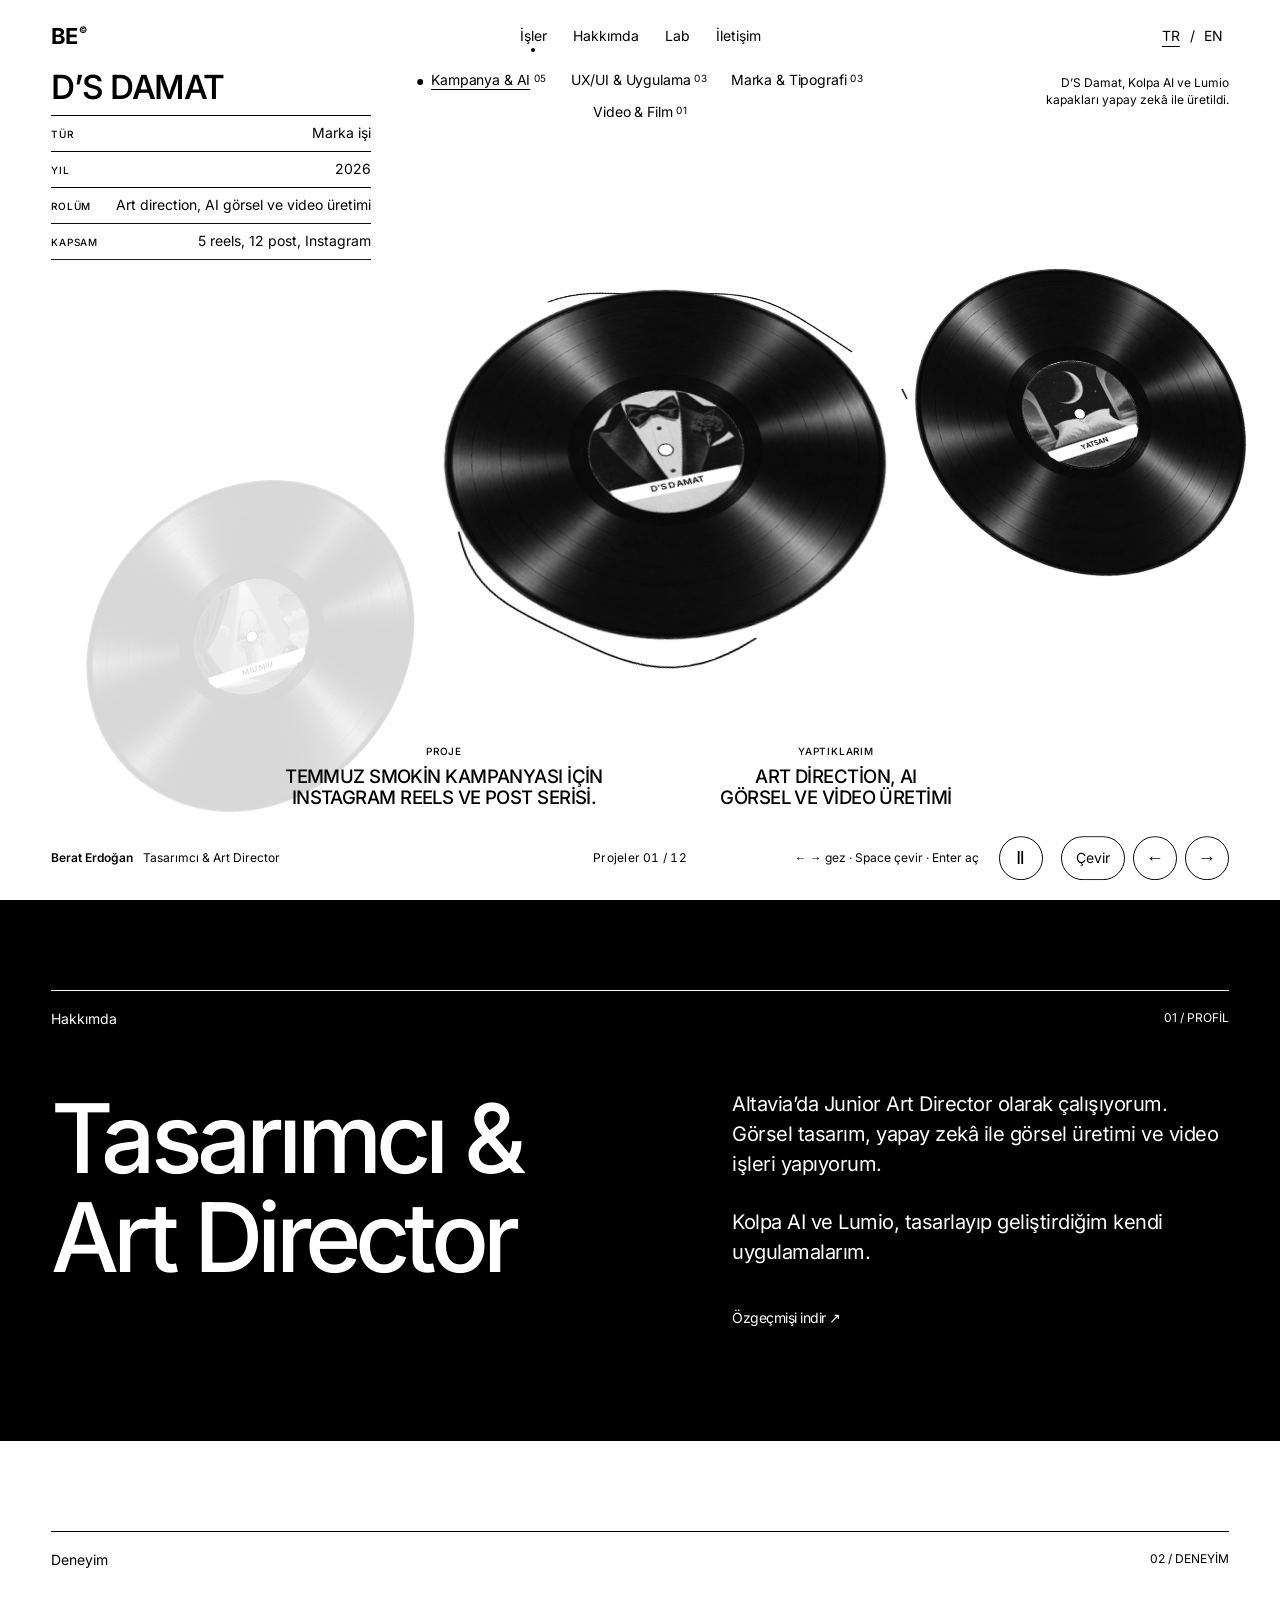
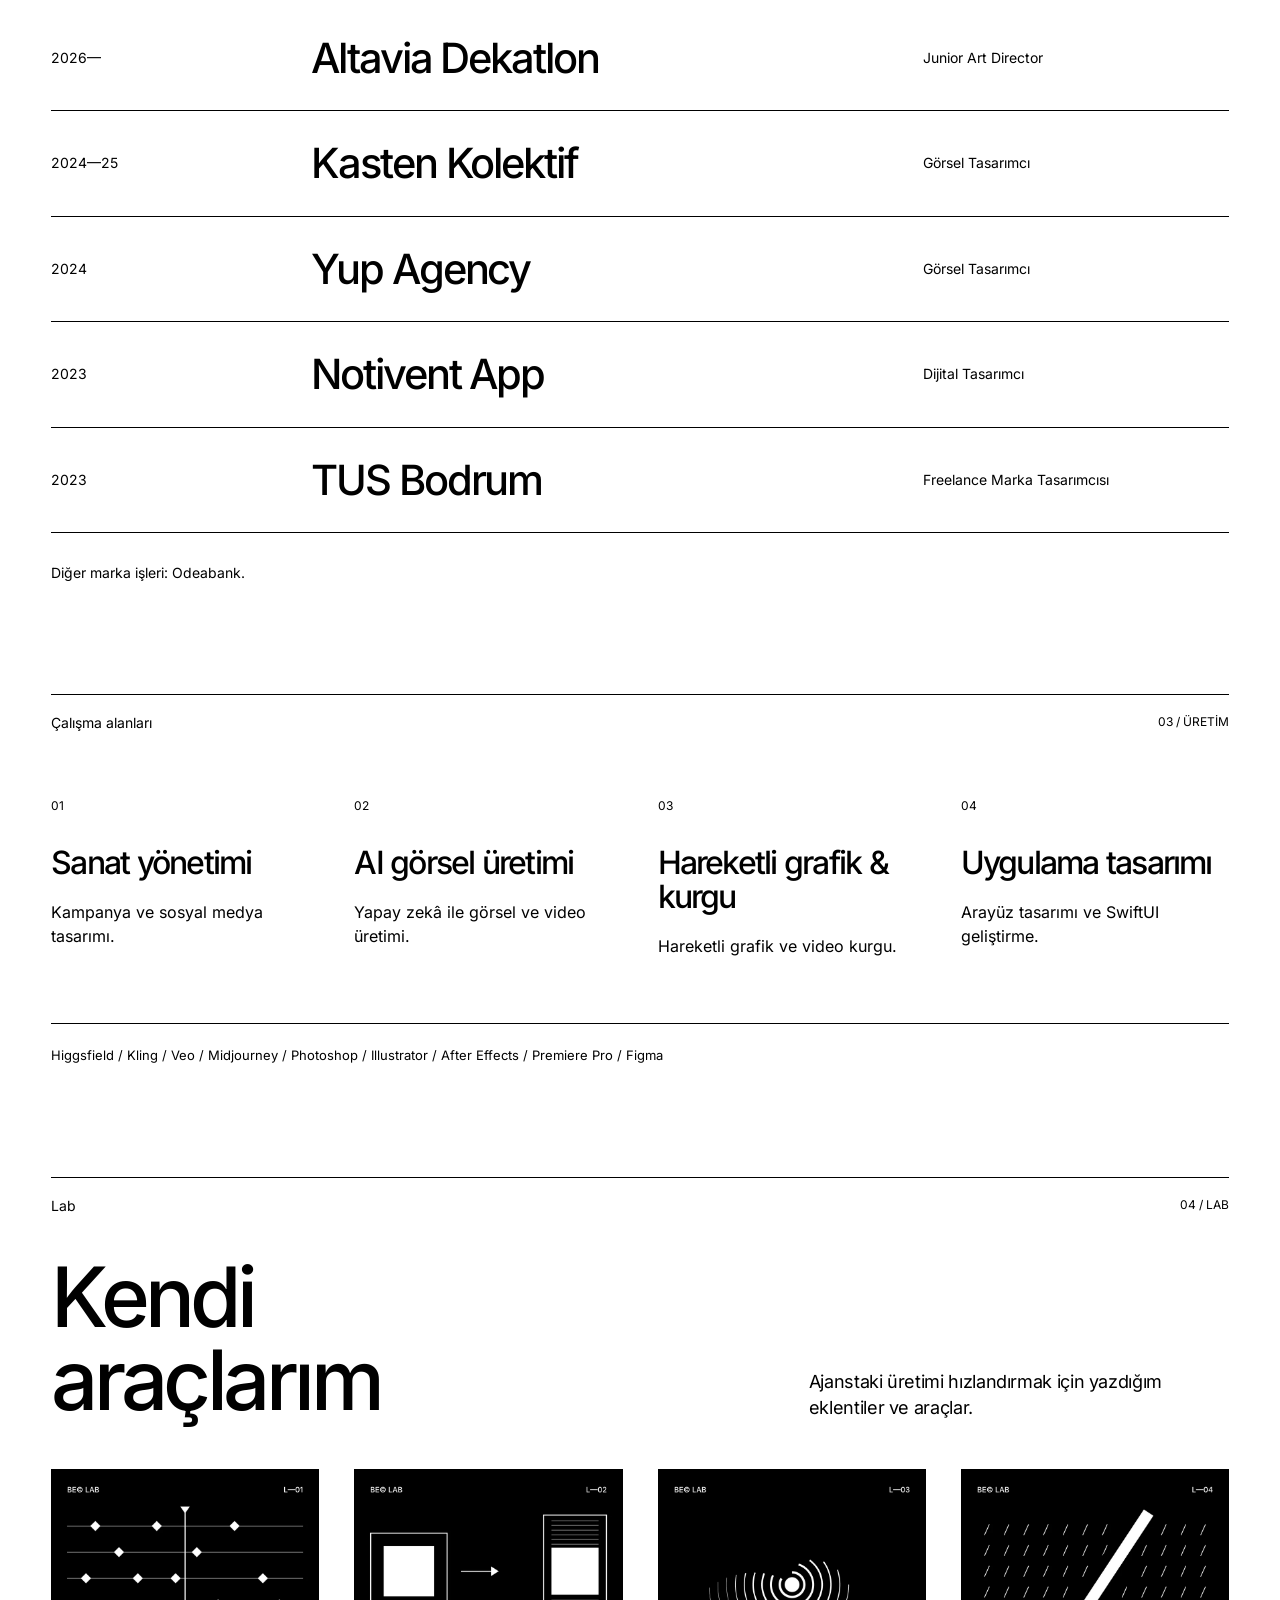
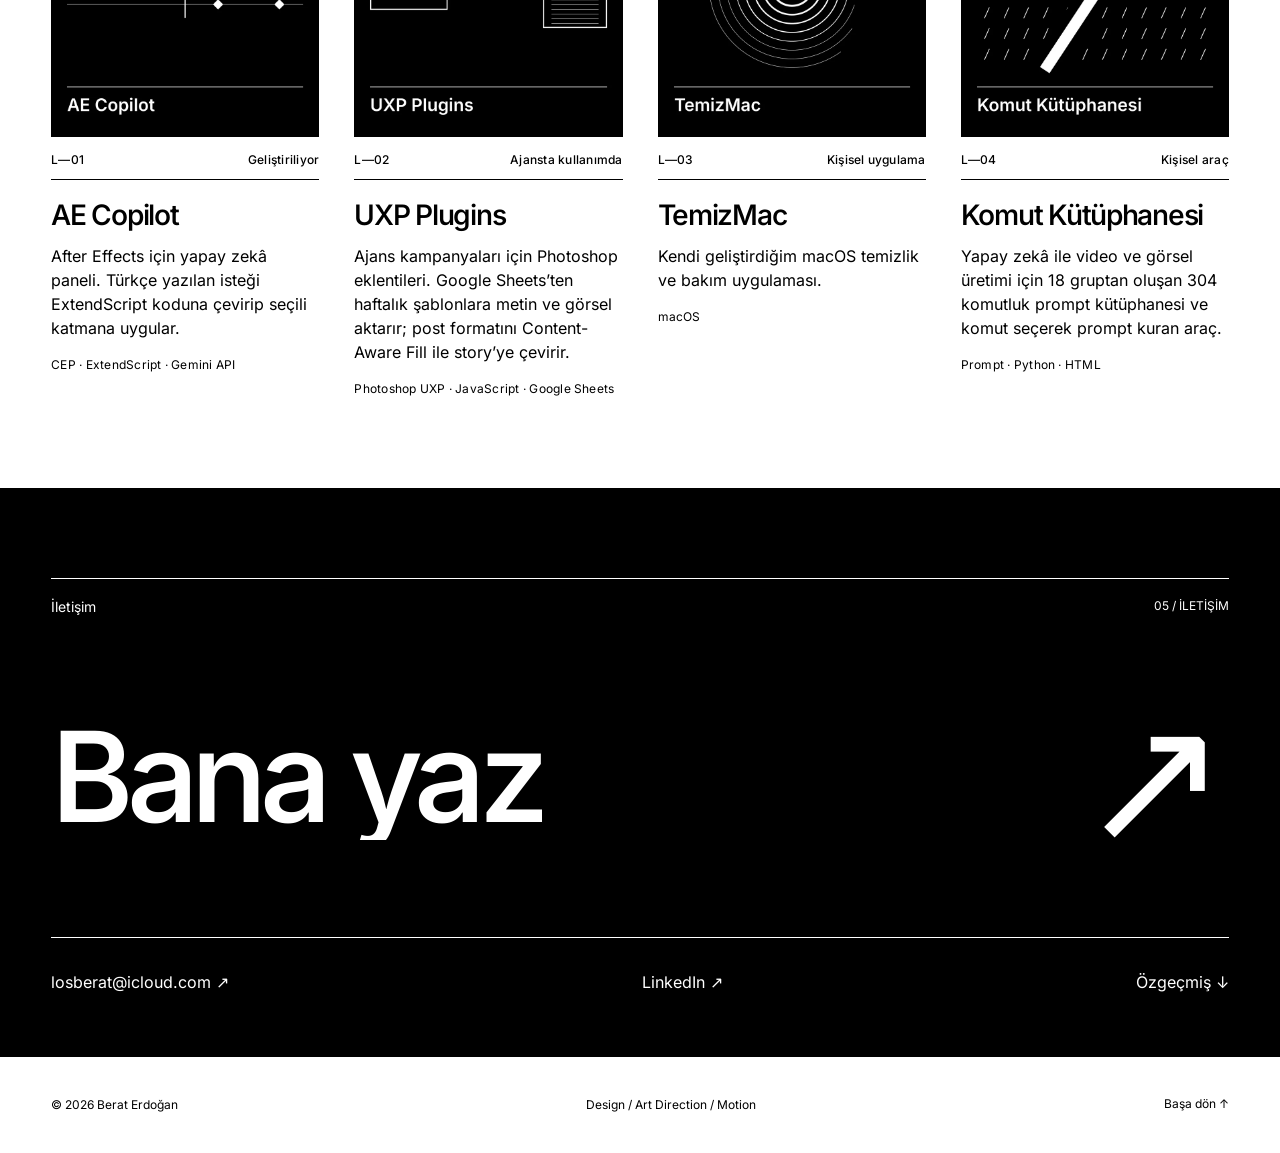
==== commit f69c5d01: "Admin paneli, veri dosyası ve Spotify müzik - Projeler data/projects.js dosyasına taşındı; proje say" ====
--- a/index.html
+++ b/index.html
@@ -17,6 +17,8 @@
 <script src="assets/vendor/CustomEase.min.js" defer></script>
 <script src="assets/vendor/SplitText.min.js" defer></script>
 <script src="assets/vendor/lenis.min.js" defer></script>
+<script src="data/projects.js" defer></script>
+<script src="assets/media.js" defer></script>
 <script src="assets/archive.js" defer></script>
 </head>
 <body class="is-loading">
@@ -92,11 +94,13 @@
     <div class="archive-controls">
       <p class="archive-hint" data-t="hint">← → gez · Space çevir · Enter aç</p>
       <button class="ctl motion-toggle" aria-pressed="false" aria-label="Plak hareketini durdur">Ⅱ</button>
+      <button class="ctl music-toggle" type="button" aria-pressed="false" aria-label="Müziği aç" hidden><svg viewBox="0 0 24 24" width="16" height="16" aria-hidden="true"><path d="M9 18V5l12-2v13" fill="none" stroke="currentColor" stroke-width="1.6"/><circle cx="6" cy="18" r="3" fill="none" stroke="currentColor" stroke-width="1.6"/><circle cx="18" cy="16" r="3" fill="none" stroke="currentColor" stroke-width="1.6"/></svg></button>
       <button class="ctl flip-toggle" data-t="flip" aria-pressed="false">Çevir</button>
       <button class="ctl arrow prev" aria-label="Önceki proje">←</button>
       <button class="ctl arrow next" aria-label="Sonraki proje">→</button>
     </div>
   </div>
+  <div class="spotify-dock" hidden><div class="spotify-slot"></div></div>
   <p class="archive-note" data-t="note">D’S Damat, Kolpa AI ve Lumio kapakları yapay zekâ ile üretildi.</p>
 </section>
 
@@ -143,379 +147,6 @@
   </header>
   <figure class="p-figure"><i class="plus tl"></i><i class="plus tr"></i><i class="plus bl"></i><i class="plus br"></i><img class="p-image" src="assets/vinyl/kolpa-cover.png" alt=""></figure>
   <div class="p-body"><p class="p-desc"></p><p class="p-note" data-t="note">D’S Damat, Kolpa AI ve Lumio kapakları yapay zekâ ile üretildi.</p></div>
-  <div class="p-media" data-project="ds-damat" hidden>
-  <h4 class="case-sub"><span>Reels</span><span data-t="dsReelsNote">Oynatmak için kaydır; ses için hoparlöre dokun</span></h4>
-  <ul class="case-reels" aria-label="D’S Damat reels">
-    <li><figure class="ig-reel">
-      <div class="ig-phone">
-        <video muted loop playsinline preload="none" poster="assets/work/ds-damat/reels-1.webp" aria-label="D’S Damat reels 01"><source src="assets/work/ds-damat/reels-1.mp4" type="video/mp4"><source src="assets/work/ds-damat/reels-1.webm" type="video/webm"></video>
-        <div class="ig-ui" aria-hidden="true">
-          <span class="ig-top">Reels</span>
-          <span class="ig-side"><svg class="ig-i"><use href="#ig-heart"/></svg><svg class="ig-i"><use href="#ig-comment"/></svg><svg class="ig-i"><use href="#ig-share"/></svg><svg class="ig-i"><use href="#ig-more"/></svg></span>
-          <div class="ig-bottom"><div class="ig-who"><span class="ig-avatar" aria-hidden="true"><span>D’S</span></span><b>dsdamatonline</b><svg class="ig-badge" aria-label="Onaylı hesap"><use href="#ig-verified"/></svg><span class="ig-follow" data-t="igFollow">Takip et</span></div></div>
-        </div>
-        <button class="ig-sound" type="button" aria-pressed="false" aria-label="Sesi aç"><svg class="ig-i"><use href="#ig-muted"/></svg></button>
-      </div>
-      <figcaption><span>Reels 01 · 0:09</span><span lang="tr">“Gecenin en iyi görüneni olmaya hazır mısın?”</span></figcaption>
-    </figure></li>
-    <li><figure class="ig-reel">
-      <div class="ig-phone">
-        <video muted loop playsinline preload="none" poster="assets/work/ds-damat/reels-2.webp" aria-label="D’S Damat reels 02"><source src="assets/work/ds-damat/reels-2.mp4" type="video/mp4"><source src="assets/work/ds-damat/reels-2.webm" type="video/webm"></video>
-        <div class="ig-ui" aria-hidden="true">
-          <span class="ig-top">Reels</span>
-          <span class="ig-side"><svg class="ig-i"><use href="#ig-heart"/></svg><svg class="ig-i"><use href="#ig-comment"/></svg><svg class="ig-i"><use href="#ig-share"/></svg><svg class="ig-i"><use href="#ig-more"/></svg></span>
-          <div class="ig-bottom"><div class="ig-who"><span class="ig-avatar" aria-hidden="true"><span>D’S</span></span><b>dsdamatonline</b><svg class="ig-badge" aria-label="Onaylı hesap"><use href="#ig-verified"/></svg><span class="ig-follow" data-t="igFollow">Takip et</span></div></div>
-        </div>
-        <button class="ig-sound" type="button" aria-pressed="false" aria-label="Sesi aç"><svg class="ig-i"><use href="#ig-muted"/></svg></button>
-      </div>
-      <figcaption><span>Reels 02 · 0:07</span><span lang="tr">Beyaz smokin, yakından</span></figcaption>
-    </figure></li>
-    <li><figure class="ig-reel">
-      <div class="ig-phone">
-        <video muted loop playsinline preload="none" poster="assets/work/ds-damat/reels-3.webp" aria-label="D’S Damat reels 03"><source src="assets/work/ds-damat/reels-3.mp4" type="video/mp4"><source src="assets/work/ds-damat/reels-3.webm" type="video/webm"></video>
-        <div class="ig-ui" aria-hidden="true">
-          <span class="ig-top">Reels</span>
-          <span class="ig-side"><svg class="ig-i"><use href="#ig-heart"/></svg><svg class="ig-i"><use href="#ig-comment"/></svg><svg class="ig-i"><use href="#ig-share"/></svg><svg class="ig-i"><use href="#ig-more"/></svg></span>
-          <div class="ig-bottom"><div class="ig-who"><span class="ig-avatar" aria-hidden="true"><span>D’S</span></span><b>dsdamatonline</b><svg class="ig-badge" aria-label="Onaylı hesap"><use href="#ig-verified"/></svg><span class="ig-follow" data-t="igFollow">Takip et</span></div></div>
-        </div>
-        <button class="ig-sound" type="button" aria-pressed="false" aria-label="Sesi aç"><svg class="ig-i"><use href="#ig-muted"/></svg></button>
-      </div>
-      <figcaption><span>Reels 03 · 0:21</span><span lang="tr">“Büyük güne hazırlanırken… Her detay tamamlanır.”</span></figcaption>
-    </figure></li>
-    <li><figure class="ig-reel">
-      <div class="ig-phone">
-        <video muted loop playsinline preload="none" poster="assets/work/ds-damat/reels-4.webp" aria-label="D’S Damat reels 04"><source src="assets/work/ds-damat/reels-4.mp4" type="video/mp4"><source src="assets/work/ds-damat/reels-4.webm" type="video/webm"></video>
-        <div class="ig-ui" aria-hidden="true">
-          <span class="ig-top">Reels</span>
-          <span class="ig-side"><svg class="ig-i"><use href="#ig-heart"/></svg><svg class="ig-i"><use href="#ig-comment"/></svg><svg class="ig-i"><use href="#ig-share"/></svg><svg class="ig-i"><use href="#ig-more"/></svg></span>
-          <div class="ig-bottom"><div class="ig-who"><span class="ig-avatar" aria-hidden="true"><span>D’S</span></span><b>dsdamatonline</b><svg class="ig-badge" aria-label="Onaylı hesap"><use href="#ig-verified"/></svg><span class="ig-follow" data-t="igFollow">Takip et</span></div></div>
-        </div>
-        <button class="ig-sound" type="button" aria-pressed="false" aria-label="Sesi aç"><svg class="ig-i"><use href="#ig-muted"/></svg></button>
-      </div>
-      <figcaption><span>Reels 04 · 0:16</span><span lang="tr">“O gün geldiğinde… Bakışlar sende olacak.”</span></figcaption>
-    </figure></li>
-    <li><figure class="ig-reel">
-      <div class="ig-phone">
-        <video muted loop playsinline preload="none" poster="assets/work/ds-damat/reels-6.webp" aria-label="D’S Damat reels 05"><source src="assets/work/ds-damat/reels-6.mp4" type="video/mp4"><source src="assets/work/ds-damat/reels-6.webm" type="video/webm"></video>
-        <div class="ig-ui" aria-hidden="true">
-          <span class="ig-top">Reels</span>
-          <span class="ig-side"><svg class="ig-i"><use href="#ig-heart"/></svg><svg class="ig-i"><use href="#ig-comment"/></svg><svg class="ig-i"><use href="#ig-share"/></svg><svg class="ig-i"><use href="#ig-more"/></svg></span>
-          <div class="ig-bottom"><div class="ig-who"><span class="ig-avatar" aria-hidden="true"><span>D’S</span></span><b>dsdamatonline</b><svg class="ig-badge" aria-label="Onaylı hesap"><use href="#ig-verified"/></svg><span class="ig-follow" data-t="igFollow">Takip et</span></div></div>
-        </div>
-        <button class="ig-sound" type="button" aria-pressed="false" aria-label="Sesi aç"><svg class="ig-i"><use href="#ig-muted"/></svg></button>
-      </div>
-      <figcaption><span>Reels 05 · 0:08</span><span lang="tr">Kruvaze smokin, askıda</span></figcaption>
-    </figure></li>
-  </ul>
-  <h4 class="case-sub"><span data-t="dsPosts">Postlar</span><span>6 / 12</span></h4>
-  <ul class="case-grid" aria-label="D’S Damat postları">
-    <li><figure class="ig-post">
-      <div class="ig-head"><span class="ig-avatar" aria-hidden="true"><span>D’S</span></span><span class="ig-user">dsdamatonline</span><svg class="ig-badge" aria-label="Onaylı hesap"><use href="#ig-verified"/></svg><svg class="ig-i ig-more"><use href="#ig-more"/></svg></div>
-      <img src="assets/work/ds-damat/smokin-05.webp" alt="D’S Damat smokin postu: Kusursuz görünümün tamamlayıcıları" width="864" height="1080" loading="lazy" decoding="async">
-      <div class="ig-actions" aria-hidden="true"><svg class="ig-i"><use href="#ig-heart"/></svg><svg class="ig-i"><use href="#ig-comment"/></svg><svg class="ig-i"><use href="#ig-share"/></svg><svg class="ig-i ig-save"><use href="#ig-save"/></svg></div>
-      <figcaption><b>dsdamatonline</b><svg class="ig-badge" aria-label="Onaylı hesap"><use href="#ig-verified"/></svg> <span lang="tr">Kusursuz görünümün tamamlayıcıları</span></figcaption>
-    </figure></li>
-    <li><figure class="ig-post">
-      <div class="ig-head"><span class="ig-avatar" aria-hidden="true"><span>D’S</span></span><span class="ig-user">dsdamatonline</span><svg class="ig-badge" aria-label="Onaylı hesap"><use href="#ig-verified"/></svg><svg class="ig-i ig-more"><use href="#ig-more"/></svg></div>
-      <img src="assets/work/ds-damat/smokin-07.webp" alt="D’S Damat smokin postu: Büyük gün kontrol listesi" width="864" height="1080" loading="lazy" decoding="async">
-      <div class="ig-actions" aria-hidden="true"><svg class="ig-i"><use href="#ig-heart"/></svg><svg class="ig-i"><use href="#ig-comment"/></svg><svg class="ig-i"><use href="#ig-share"/></svg><svg class="ig-i ig-save"><use href="#ig-save"/></svg></div>
-      <figcaption><b>dsdamatonline</b><svg class="ig-badge" aria-label="Onaylı hesap"><use href="#ig-verified"/></svg> <span lang="tr">Büyük gün kontrol listesi</span></figcaption>
-    </figure></li>
-    <li><figure class="ig-post">
-      <div class="ig-head"><span class="ig-avatar" aria-hidden="true"><span>D’S</span></span><span class="ig-user">dsdamatonline</span><svg class="ig-badge" aria-label="Onaylı hesap"><use href="#ig-verified"/></svg><svg class="ig-i ig-more"><use href="#ig-more"/></svg></div>
-      <img src="assets/work/ds-damat/smokin-09.webp" alt="D’S Damat smokin postu: Geceye damga vuran şıklık" width="864" height="1080" loading="lazy" decoding="async">
-      <div class="ig-actions" aria-hidden="true"><svg class="ig-i"><use href="#ig-heart"/></svg><svg class="ig-i"><use href="#ig-comment"/></svg><svg class="ig-i"><use href="#ig-share"/></svg><svg class="ig-i ig-save"><use href="#ig-save"/></svg></div>
-      <figcaption><b>dsdamatonline</b><svg class="ig-badge" aria-label="Onaylı hesap"><use href="#ig-verified"/></svg> <span lang="tr">Geceye damga vuran şıklık</span></figcaption>
-    </figure></li>
-    <li><figure class="ig-post">
-      <div class="ig-head"><span class="ig-avatar" aria-hidden="true"><span>D’S</span></span><span class="ig-user">dsdamatonline</span><svg class="ig-badge" aria-label="Onaylı hesap"><use href="#ig-verified"/></svg><svg class="ig-i ig-more"><use href="#ig-more"/></svg></div>
-      <img src="assets/work/ds-damat/smokin-10.webp" alt="D’S Damat smokin postu: An unutulmazsa, stil de öyle olmalı" width="864" height="1080" loading="lazy" decoding="async">
-      <div class="ig-actions" aria-hidden="true"><svg class="ig-i"><use href="#ig-heart"/></svg><svg class="ig-i"><use href="#ig-comment"/></svg><svg class="ig-i"><use href="#ig-share"/></svg><svg class="ig-i ig-save"><use href="#ig-save"/></svg></div>
-      <figcaption><b>dsdamatonline</b><svg class="ig-badge" aria-label="Onaylı hesap"><use href="#ig-verified"/></svg> <span lang="tr">An unutulmazsa, stil de öyle olmalı</span></figcaption>
-    </figure></li>
-    <li><figure class="ig-post">
-      <div class="ig-head"><span class="ig-avatar" aria-hidden="true"><span>D’S</span></span><span class="ig-user">dsdamatonline</span><svg class="ig-badge" aria-label="Onaylı hesap"><use href="#ig-verified"/></svg><svg class="ig-i ig-more"><use href="#ig-more"/></svg></div>
-      <img src="assets/work/ds-damat/smokin-12.webp" alt="D’S Damat smokin postu: Her detayda asil bir duruş" width="864" height="1080" loading="lazy" decoding="async">
-      <div class="ig-actions" aria-hidden="true"><svg class="ig-i"><use href="#ig-heart"/></svg><svg class="ig-i"><use href="#ig-comment"/></svg><svg class="ig-i"><use href="#ig-share"/></svg><svg class="ig-i ig-save"><use href="#ig-save"/></svg></div>
-      <figcaption><b>dsdamatonline</b><svg class="ig-badge" aria-label="Onaylı hesap"><use href="#ig-verified"/></svg> <span lang="tr">Her detayda asil bir duruş</span></figcaption>
-    </figure></li>
-    <li><figure class="ig-post">
-      <div class="ig-head"><span class="ig-avatar" aria-hidden="true"><span>D’S</span></span><span class="ig-user">dsdamatonline</span><svg class="ig-badge" aria-label="Onaylı hesap"><use href="#ig-verified"/></svg><svg class="ig-i ig-more"><use href="#ig-more"/></svg></div>
-      <img src="assets/work/ds-damat/smokin-15.webp" alt="D’S Damat smokin postu: Davetlerin vazgeçilmez şıklığı" width="864" height="1080" loading="lazy" decoding="async">
-      <div class="ig-actions" aria-hidden="true"><svg class="ig-i"><use href="#ig-heart"/></svg><svg class="ig-i"><use href="#ig-comment"/></svg><svg class="ig-i"><use href="#ig-share"/></svg><svg class="ig-i ig-save"><use href="#ig-save"/></svg></div>
-      <figcaption><b>dsdamatonline</b><svg class="ig-badge" aria-label="Onaylı hesap"><use href="#ig-verified"/></svg> <span lang="tr">Davetlerin vazgeçilmez şıklığı</span></figcaption>
-    </figure></li>
-  </ul>
-  <p class="case-note" data-t="dsNote"></p>
-  </div>
-  <div class="p-media" data-project="yatsan" hidden>
-  <h4 class="case-sub"><span>Reels</span><span data-t="dsReelsNote">Oynatmak için kaydır; ses için hoparlöre dokun</span></h4>
-  <ul class="case-reels case-reels--4" aria-label="Yatsan reels">
-    <li><figure class="ig-reel">
-      <div class="ig-phone">
-        <video muted loop playsinline preload="none" poster="assets/work/yatsan/reels-1.webp" aria-label="Yatsan reels 01"><source src="assets/work/yatsan/reels-1.mp4" type="video/mp4"><source src="assets/work/yatsan/reels-1.webm" type="video/webm"></video>
-        <div class="ig-ui" aria-hidden="true">
-          <span class="ig-top">Reels</span>
-          <span class="ig-side"><svg class="ig-i"><use href="#ig-heart"/></svg><svg class="ig-i"><use href="#ig-comment"/></svg><svg class="ig-i"><use href="#ig-share"/></svg><svg class="ig-i"><use href="#ig-more"/></svg></span>
-          <div class="ig-bottom"><div class="ig-who"><span class="ig-avatar ig-avatar--yatsan" aria-hidden="true"><span>Y</span></span><b>yatsan</b><span class="ig-follow" data-t="igFollow">Takip et</span></div></div>
-        </div>
-        <button class="ig-sound" type="button" aria-pressed="false" aria-label="Sesi aç"><svg class="ig-i"><use href="#ig-muted"/></svg></button>
-      </div>
-      <figcaption><span>Reels 01 · 0:12</span><span lang="tr">Velfont Mekong Bambu Alez — “Kaliteli uykuya doğal dokunuş”</span></figcaption>
-    </figure></li>
-    <li><figure class="ig-reel">
-      <div class="ig-phone">
-        <video muted loop playsinline preload="none" poster="assets/work/yatsan/reels-2.webp" aria-label="Yatsan reels 02"><source src="assets/work/yatsan/reels-2.mp4" type="video/mp4"><source src="assets/work/yatsan/reels-2.webm" type="video/webm"></video>
-        <div class="ig-ui" aria-hidden="true">
-          <span class="ig-top">Reels</span>
-          <span class="ig-side"><svg class="ig-i"><use href="#ig-heart"/></svg><svg class="ig-i"><use href="#ig-comment"/></svg><svg class="ig-i"><use href="#ig-share"/></svg><svg class="ig-i"><use href="#ig-more"/></svg></span>
-          <div class="ig-bottom"><div class="ig-who"><span class="ig-avatar ig-avatar--yatsan" aria-hidden="true"><span>Y</span></span><b>yatsan</b><span class="ig-follow" data-t="igFollow">Takip et</span></div></div>
-        </div>
-        <button class="ig-sound" type="button" aria-pressed="false" aria-label="Sesi aç"><svg class="ig-i"><use href="#ig-muted"/></svg></button>
-      </div>
-      <figcaption><span>Reels 02 · 0:12</span><span lang="tr">“Kaliteli bir uyku”</span></figcaption>
-    </figure></li>
-    <li><figure class="ig-reel">
-      <div class="ig-phone">
-        <video muted loop playsinline preload="none" poster="assets/work/yatsan/reels-3.webp" aria-label="Yatsan reels 03"><source src="assets/work/yatsan/reels-3.mp4" type="video/mp4"><source src="assets/work/yatsan/reels-3.webm" type="video/webm"></video>
-        <div class="ig-ui" aria-hidden="true">
-          <span class="ig-top">Reels</span>
-          <span class="ig-side"><svg class="ig-i"><use href="#ig-heart"/></svg><svg class="ig-i"><use href="#ig-comment"/></svg><svg class="ig-i"><use href="#ig-share"/></svg><svg class="ig-i"><use href="#ig-more"/></svg></span>
-          <div class="ig-bottom"><div class="ig-who"><span class="ig-avatar ig-avatar--yatsan" aria-hidden="true"><span>Y</span></span><b>yatsan</b><span class="ig-follow" data-t="igFollow">Takip et</span></div></div>
-        </div>
-        <button class="ig-sound" type="button" aria-pressed="false" aria-label="Sesi aç"><svg class="ig-i"><use href="#ig-muted"/></svg></button>
-      </div>
-      <figcaption><span>Reels 03 · 0:16</span><span lang="tr">“Size en uygun yatak hangisi?” Tempur, lateks, visco</span></figcaption>
-    </figure></li>
-    <li><figure class="ig-reel">
-      <div class="ig-phone">
-        <video muted loop playsinline preload="none" poster="assets/work/yatsan/reels-4.webp" aria-label="Yatsan reels 04"><source src="assets/work/yatsan/reels-4.mp4" type="video/mp4"><source src="assets/work/yatsan/reels-4.webm" type="video/webm"></video>
-        <div class="ig-ui" aria-hidden="true">
-          <span class="ig-top">Reels</span>
-          <span class="ig-side"><svg class="ig-i"><use href="#ig-heart"/></svg><svg class="ig-i"><use href="#ig-comment"/></svg><svg class="ig-i"><use href="#ig-share"/></svg><svg class="ig-i"><use href="#ig-more"/></svg></span>
-          <div class="ig-bottom"><div class="ig-who"><span class="ig-avatar ig-avatar--yatsan" aria-hidden="true"><span>Y</span></span><b>yatsan</b><span class="ig-follow" data-t="igFollow">Takip et</span></div></div>
-        </div>
-        <button class="ig-sound" type="button" aria-pressed="false" aria-label="Sesi aç"><svg class="ig-i"><use href="#ig-muted"/></svg></button>
-      </div>
-      <figcaption><span>Reels 04 · 0:14</span><span lang="tr">Yatsan Maison — Portofino nevresim takımları</span></figcaption>
-    </figure></li>
-  </ul>
-  <h4 class="case-sub"><span data-t="webSliders">Web sitesi slider’ları</span><span>yatsan.com</span></h4>
-  <ul class="web-pairs" aria-label="Yatsan web sitesi slider’ları">
-    <li><figure class="web-pair"><div class="web-browser"><div class="web-bar" aria-hidden="true"><i></i><i></i><i></i><span>yatsan.com</span></div><img src="assets/work/yatsan/slider-serta-desktop.webp" alt="Serta Sleep True Azure Bay Lateks masaüstü slider" width="1688" height="854" loading="lazy" decoding="async"></div><div class="web-phone"><img src="assets/work/yatsan/slider-serta-mobile.webp" alt="Serta Sleep True Azure Bay Lateks mobil slider" width="828" height="1316" loading="lazy" decoding="async"></div><figcaption>Serta Sleep True Azure Bay — masaüstü & mobil</figcaption></figure></li>
-    <li><figure class="web-pair"><div class="web-browser"><div class="web-bar" aria-hidden="true"><i></i><i></i><i></i><span>yatsan.com</span></div><img src="assets/work/yatsan/slider-online-desktop.webp" alt="Online Özel %10 ek indirim masaüstü slider" width="1688" height="849" loading="lazy" decoding="async"></div><div class="web-phone"><img src="assets/work/yatsan/slider-online-mobile.webp" alt="Online Özel %10 ek indirim mobil slider" width="828" height="1316" loading="lazy" decoding="async"></div><figcaption>Online Özel — tipografik kampanya slider’ı</figcaption></figure></li>
-    <li><figure class="web-pair"><div class="web-browser"><div class="web-bar" aria-hidden="true"><i></i><i></i><i></i><span>yatsan.com</span></div><img src="assets/work/yatsan/slider-uykucu-desktop.webp" alt="Uykucu tek kişilik yatak ve yastık kampanyası masaüstü slider" width="1688" height="854" loading="lazy" decoding="async"></div><div class="web-phone"><img src="assets/work/yatsan/slider-bts-mobile.webp" alt="Back to School Rahatlığı mobil slider" width="828" height="1316" loading="lazy" decoding="async"></div><figcaption>Uykucu yatak + yastık · Back to School</figcaption></figure></li>
-  </ul>
-  <h4 class="case-sub"><span data-t="dsPosts">Postlar</span><span>Instagram</span></h4>
-  <ul class="case-grid" aria-label="Yatsan postları">
-    <li><figure class="ig-post">
-      <div class="ig-head"><span class="ig-avatar ig-avatar--yatsan" aria-hidden="true"><span>Y</span></span><span class="ig-user">yatsan</span><svg class="ig-i ig-more"><use href="#ig-more"/></svg></div>
-      <img src="assets/work/yatsan/post-cemil-1.webp" alt="Yatsan Cemil Topuzlu mağazası açılış postu" width="864" height="1080" loading="lazy" decoding="async">
-      <div class="ig-actions" aria-hidden="true"><svg class="ig-i"><use href="#ig-heart"/></svg><svg class="ig-i"><use href="#ig-comment"/></svg><svg class="ig-i"><use href="#ig-share"/></svg><svg class="ig-i ig-save"><use href="#ig-save"/></svg></div>
-      <figcaption><b>yatsan</b> <span lang="tr">Yatsan Cemil Topuzlu Mağazamız açıldı!</span></figcaption>
-    </figure></li>
-    <li><figure class="ig-post">
-      <div class="ig-head"><span class="ig-avatar ig-avatar--yatsan" aria-hidden="true"><span>Y</span></span><span class="ig-user">yatsan</span><svg class="ig-i ig-more"><use href="#ig-more"/></svg></div>
-      <img src="assets/work/yatsan/post-uykucu.webp" alt="Uykucu Moonlight Visco Hybrid postu" width="864" height="1080" loading="lazy" decoding="async">
-      <div class="ig-actions" aria-hidden="true"><svg class="ig-i"><use href="#ig-heart"/></svg><svg class="ig-i"><use href="#ig-comment"/></svg><svg class="ig-i"><use href="#ig-share"/></svg><svg class="ig-i ig-save"><use href="#ig-save"/></svg></div>
-      <figcaption><b>yatsan</b> <span lang="tr">Uyku deneyiminizi bir adım ileri taşıyın.</span></figcaption>
-    </figure></li>
-  </ul>
-  <p class="case-note" data-t="yatsanNote"></p>
-  </div>
-  <div class="p-media" data-project="koton" hidden>
-  <h4 class="case-sub"><span data-t="dsPosts">Postlar</span><span>3 · EN</span></h4>
-  <ul class="case-grid" aria-label="Koton postları">
-    <li><figure class="ig-post">
-      <div class="ig-head"><span class="ig-avatar ig-avatar--koton" aria-hidden="true"><span>K</span></span><span class="ig-user">koton</span><svg class="ig-i ig-more"><use href="#ig-more"/></svg></div>
-      <img src="assets/work/koton/post-1.webp" alt="Koton koton.sa açılış postu 1" width="864" height="1080" loading="lazy" decoding="async">
-      <div class="ig-actions" aria-hidden="true"><svg class="ig-i"><use href="#ig-heart"/></svg><svg class="ig-i"><use href="#ig-comment"/></svg><svg class="ig-i"><use href="#ig-share"/></svg><svg class="ig-i ig-save"><use href="#ig-save"/></svg></div>
-      <figcaption><b>koton</b> <span lang="en">koton.sa — Now Live!</span></figcaption>
-    </figure></li>
-    <li><figure class="ig-post">
-      <div class="ig-head"><span class="ig-avatar ig-avatar--koton" aria-hidden="true"><span>K</span></span><span class="ig-user">koton</span><svg class="ig-i ig-more"><use href="#ig-more"/></svg></div>
-      <img src="assets/work/koton/post-2.webp" alt="Koton koton.sa açılış postu 2" width="864" height="1080" loading="lazy" decoding="async">
-      <div class="ig-actions" aria-hidden="true"><svg class="ig-i"><use href="#ig-heart"/></svg><svg class="ig-i"><use href="#ig-comment"/></svg><svg class="ig-i"><use href="#ig-share"/></svg><svg class="ig-i ig-save"><use href="#ig-save"/></svg></div>
-      <figcaption><b>koton</b> <span lang="en">koton.sa — Now Live!</span></figcaption>
-    </figure></li>
-    <li><figure class="ig-post">
-      <div class="ig-head"><span class="ig-avatar ig-avatar--koton" aria-hidden="true"><span>K</span></span><span class="ig-user">koton</span><svg class="ig-i ig-more"><use href="#ig-more"/></svg></div>
-      <img src="assets/work/koton/post-3.webp" alt="Koton koton.sa açılış postu 3" width="864" height="1080" loading="lazy" decoding="async">
-      <div class="ig-actions" aria-hidden="true"><svg class="ig-i"><use href="#ig-heart"/></svg><svg class="ig-i"><use href="#ig-comment"/></svg><svg class="ig-i"><use href="#ig-share"/></svg><svg class="ig-i ig-save"><use href="#ig-save"/></svg></div>
-      <figcaption><b>koton</b> <span lang="en">koton.sa — Now Live!</span></figcaption>
-    </figure></li>
-  </ul>
-  <h4 class="case-sub"><span>Story</span><span>6 · EN / AR</span></h4>
-  <ul class="case-stories" aria-label="Koton story’leri">
-    <li><figure class="story"><div class="web-phone"><img src="assets/work/koton/story-en-1.webp" alt="Koton koton.sa açılış story’si, EN 1" width="720" height="1280" loading="lazy" decoding="async"></div><figcaption>EN · 01</figcaption></figure></li>
-    <li><figure class="story"><div class="web-phone"><img src="assets/work/koton/story-en-2.webp" alt="Koton koton.sa açılış story’si, EN 2" width="720" height="1280" loading="lazy" decoding="async"></div><figcaption>EN · 02</figcaption></figure></li>
-    <li><figure class="story"><div class="web-phone"><img src="assets/work/koton/story-en-3.webp" alt="Koton koton.sa açılış story’si, EN 3" width="720" height="1280" loading="lazy" decoding="async"></div><figcaption>EN · 03</figcaption></figure></li>
-    <li><figure class="story"><div class="web-phone"><img src="assets/work/koton/story-ar-1.webp" alt="Koton koton.sa açılış story’si, AR 1" width="720" height="1280" loading="lazy" decoding="async"></div><figcaption>AR · 01</figcaption></figure></li>
-    <li><figure class="story"><div class="web-phone"><img src="assets/work/koton/story-ar-2.webp" alt="Koton koton.sa açılış story’si, AR 2" width="720" height="1280" loading="lazy" decoding="async"></div><figcaption>AR · 02</figcaption></figure></li>
-    <li><figure class="story"><div class="web-phone"><img src="assets/work/koton/story-ar-3.webp" alt="Koton koton.sa açılış story’si, AR 3" width="720" height="1280" loading="lazy" decoding="async"></div><figcaption>AR · 03</figcaption></figure></li>
-  </ul>
-  </div>
-  <div class="p-media" data-project="wella" hidden>
-  <figure class="wella-hair" aria-hidden="true"><svg viewBox="0 0 1200 300" preserveAspectRatio="none"><path d="M0 24.9 C75 24.9 75 29.1 150 29.1 C225 29.1 225 26.5 300 26.5 C375 26.5 375 18.9 450 18.9 C525 18.9 525 15.7 600 15.7 C675 15.7 675 26.4 750 26.4 C825 26.4 825 51.8 900 51.8 C975 51.8 975 81.2 1050 81.2 C1125 81.2 1125 99.9 1200 99.9" style="--w:1.64;--d:5.29s;--dl:-2.83s"/><path d="M0 28.3 C75 28.3 75 36.6 150 36.6 C225 36.6 225 39.8 300 39.8 C375 39.8 375 34.5 450 34.5 C525 34.5 525 26.7 600 26.7 C675 26.7 675 28.1 750 28.1 C825 28.1 825 46.7 900 46.7 C975 46.7 975 78.3 1050 78.3 C1125 78.3 1125 108.2 1200 108.2" style="--w:1.41;--d:5.15s;--dl:-2.23s"/><path d="M0 35.8 C75 35.8 75 41.0 150 41.0 C225 41.0 225 42.5 300 42.5 C375 42.5 375 39.1 450 39.1 C525 39.1 525 36.2 600 36.2 C675 36.2 675 41.8 750 41.8 C825 41.8 825 60.0 900 60.0 C975 60.0 975 86.0 1050 86.0 C1125 86.0 1125 108.6 1200 108.6" style="--w:1.28;--d:8.31s;--dl:-1.03s"/><path d="M0 34.2 C75 34.2 75 31.1 150 31.1 C225 31.1 225 37.3 300 37.3 C375 37.3 375 52.3 450 52.3 C525 52.3 525 68.4 600 68.4 C675 68.4 675 76.3 750 76.3 C825 76.3 825 73.6 900 73.6 C975 73.6 975 68.6 1050 68.6 C1125 68.6 1125 74.7 1200 74.7" style="--w:2.12;--d:7.31s;--dl:-2.90s"/><path d="M0 50.9 C75 50.9 75 64.2 150 64.2 C225 64.2 225 68.9 300 68.9 C375 68.9 375 58.6 450 58.6 C525 58.6 525 41.8 600 41.8 C675 41.8 675 37.5 750 37.5 C825 37.5 825 59.4 900 59.4 C975 59.4 975 102.8 1050 102.8 C1125 102.8 1125 144.2 1200 144.2" style="--w:1.97;--d:6.16s;--dl:-0.89s"/><path d="M0 60.2 C75 60.2 75 57.4 150 57.4 C225 57.4 225 52.0 300 52.0 C375 52.0 375 50.5 450 50.5 C525 50.5 525 59.4 600 59.4 C675 59.4 675 78.8 750 78.8 C825 78.8 825 100.8 900 100.8 C975 100.8 975 115.0 1050 115.0 C1125 115.0 1125 117.2 1200 117.2" style="--w:1.91;--d:5.72s;--dl:-3.33s"/><path d="M0 69.3 C75 69.3 75 60.7 150 60.7 C225 60.7 225 50.7 300 50.7 C375 50.7 375 50.7 450 50.7 C525 50.7 525 68.0 600 68.0 C675 68.0 675 97.0 750 97.0 C825 97.0 825 121.5 900 121.5 C975 121.5 975 127.1 1050 127.1 C1125 127.1 1125 115.0 1200 115.0" style="--w:1.48;--d:5.25s;--dl:-0.31s"/><path d="M0 61.7 C75 61.7 75 61.0 150 61.0 C225 61.0 225 69.7 300 69.7 C375 69.7 375 84.8 450 84.8 C525 84.8 525 97.6 600 97.6 C675 97.6 675 101.0 750 101.0 C825 101.0 825 96.2 900 96.2 C975 96.2 975 93.9 1050 93.9 C1125 93.9 1125 106.2 1200 106.2" style="--w:1.28;--d:6.26s;--dl:-3.66s"/><path d="M0 84.7 C75 84.7 75 80.7 150 80.7 C225 80.7 225 71.8 300 71.8 C375 71.8 375 67.1 450 67.1 C525 67.1 525 76.2 600 76.2 C675 76.2 675 100.2 750 100.2 C825 100.2 825 128.2 900 128.2 C975 128.2 975 144.7 1050 144.7 C1125 144.7 1125 142.9 1200 142.9" style="--w:1.87;--d:7.80s;--dl:-1.90s"/><path d="M0 81.1 C75 81.1 75 72.1 150 72.1 C225 72.1 225 71.6 300 71.6 C375 71.6 375 85.7 450 85.7 C525 85.7 525 109.5 600 109.5 C675 109.5 675 129.2 750 129.2 C825 129.2 825 132.9 900 132.9 C975 132.9 975 121.8 1050 121.8 C1125 121.8 1125 112.3 1200 112.3" style="--w:2.00;--d:7.92s;--dl:-2.28s"/><path d="M0 99.6 C75 99.6 75 108.6 150 108.6 C225 108.6 225 105.7 300 105.7 C375 105.7 375 90.7 450 90.7 C525 90.7 525 77.9 600 77.9 C675 77.9 675 84.9 750 84.9 C825 84.9 825 117.4 900 117.4 C975 117.4 975 161.0 1050 161.0 C1125 161.0 1125 190.1 1200 190.1" style="--w:1.27;--d:8.03s;--dl:-1.22s"/><path d="M0 99.6 C75 99.6 75 109.4 150 109.4 C225 109.4 225 114.0 300 114.0 C375 114.0 375 108.7 450 108.7 C525 108.7 525 98.8 600 98.8 C675 98.8 675 97.4 750 97.4 C825 97.4 825 114.9 900 114.9 C975 114.9 975 148.4 1050 148.4 C1125 148.4 1125 182.1 1200 182.1" style="--w:1.67;--d:8.06s;--dl:-4.62s"/><path d="M0 116.7 C75 116.7 75 109.8 150 109.8 C225 109.8 225 96.3 300 96.3 C375 96.3 375 89.2 450 89.2 C525 89.2 525 101.4 600 101.4 C675 101.4 675 132.5 750 132.5 C825 132.5 825 166.2 900 166.2 C975 166.2 975 182.0 1050 182.0 C1125 182.0 1125 172.0 1200 172.0" style="--w:1.71;--d:7.38s;--dl:-4.28s"/><path d="M0 103.5 C75 103.5 75 111.2 150 111.2 C225 111.2 225 125.5 300 125.5 C375 125.5 375 136.4 450 136.4 C525 136.4 525 136.0 600 136.0 C675 136.0 675 126.7 750 126.7 C825 126.7 825 121.2 900 121.2 C975 121.2 975 133.6 1050 133.6 C1125 133.6 1125 166.6 1200 166.6" style="--w:2.11;--d:6.90s;--dl:-4.58s"/><path d="M0 113.0 C75 113.0 75 113.3 150 113.3 C225 113.3 225 121.7 300 121.7 C375 121.7 375 134.8 450 134.8 C525 134.8 525 145.3 600 145.3 C675 145.3 675 148.2 750 148.2 C825 148.2 825 145.5 900 145.5 C975 145.5 975 146.7 1050 146.7 C1125 146.7 1125 161.3 1200 161.3" style="--w:1.64;--d:8.97s;--dl:-7.37s"/><path d="M0 131.3 C75 131.3 75 125.1 150 125.1 C225 125.1 225 118.9 300 118.9 C375 118.9 375 121.1 450 121.1 C525 121.1 525 136.2 600 136.2 C675 136.2 675 159.4 750 159.4 C825 159.4 825 178.7 900 178.7 C975 178.7 975 184.5 1050 184.5 C1125 184.5 1125 178.8 1200 178.8" style="--w:1.67;--d:5.09s;--dl:-2.35s"/><path d="M0 137.9 C75 137.9 75 142.9 150 142.9 C225 142.9 225 142.8 300 142.8 C375 142.8 375 137.7 450 137.7 C525 137.7 525 134.4 600 134.4 C675 134.4 675 141.9 750 141.9 C825 141.9 825 163.0 900 163.0 C975 163.0 975 190.6 1050 190.6 C1125 190.6 1125 212.0 1200 212.0" style="--w:0.69;--d:8.07s;--dl:-1.04s"/><path d="M0 145.3 C75 145.3 75 139.2 150 139.2 C225 139.2 225 133.5 300 133.5 C375 133.5 375 136.2 450 136.2 C525 136.2 525 151.3 600 151.3 C675 151.3 675 173.8 750 173.8 C825 173.8 825 192.2 900 192.2 C975 192.2 975 197.8 1050 197.8 C1125 197.8 1125 192.7 1200 192.7" style="--w:1.99;--d:5.32s;--dl:-2.39s"/><path d="M0 140.6 C75 140.6 75 150.6 150 150.6 C225 150.6 225 164.9 300 164.9 C375 164.9 375 172.6 450 172.6 C525 172.6 525 167.7 600 167.7 C675 167.7 675 156.4 750 156.4 C825 156.4 825 153.9 900 153.9 C975 153.9 975 172.8 1050 172.8 C1125 172.8 1125 210.8 1200 210.8" style="--w:1.91;--d:8.46s;--dl:-2.35s"/><path d="M0 162.0 C75 162.0 75 155.6 150 155.6 C225 155.6 225 147.4 300 147.4 C375 147.4 375 147.2 450 147.2 C525 147.2 525 161.5 600 161.5 C675 161.5 675 186.7 750 186.7 C825 186.7 825 209.9 900 209.9 C975 209.9 975 218.4 1050 218.4 C1125 218.4 1125 211.6 1200 211.6" style="--w:2.01;--d:8.83s;--dl:-1.33s"/><path d="M0 169.1 C75 169.1 75 169.2 150 169.2 C225 169.2 225 164.4 300 164.4 C375 164.4 375 159.5 450 159.5 C525 159.5 525 162.9 600 162.9 C675 162.9 675 179.3 750 179.3 C825 179.3 825 204.1 900 204.1 C975 204.1 975 225.7 1050 225.7 C1125 225.7 1125 234.5 1200 234.5" style="--w:0.97;--d:6.94s;--dl:-4.09s"/><path d="M0 169.4 C75 169.4 75 178.0 150 178.0 C225 178.0 225 184.3 300 184.3 C375 184.3 375 182.9 450 182.9 C525 182.9 525 176.2 600 176.2 C675 176.2 675 174.2 750 174.2 C825 174.2 825 186.6 900 186.6 C975 186.6 975 214.2 1050 214.2 C1125 214.2 1125 246.0 1200 246.0" style="--w:1.27;--d:6.48s;--dl:-3.67s"/><path d="M0 163.4 C75 163.4 75 162.2 150 162.2 C225 162.2 225 176.9 300 176.9 C375 176.9 375 201.2 450 201.2 C525 201.2 525 218.7 600 218.7 C675 218.7 675 216.4 750 216.4 C825 216.4 825 198.1 900 198.1 C975 198.1 975 184.5 1050 184.5 C1125 184.5 1125 198.0 1200 198.0" style="--w:1.42;--d:7.47s;--dl:-5.05s"/><path d="M0 180.0 C75 180.0 75 186.5 150 186.5 C225 186.5 225 195.6 300 195.6 C375 195.6 375 201.1 450 201.1 C525 201.1 525 200.1 600 200.1 C675 200.1 675 197.0 750 197.0 C825 197.0 825 200.8 900 200.8 C975 200.8 975 218.0 1050 218.0 C1125 218.0 1125 246.3 1200 246.3" style="--w:1.85;--d:8.50s;--dl:-6.78s"/><path d="M0 196.2 C75 196.2 75 188.7 150 188.7 C225 188.7 225 181.9 300 181.9 C375 181.9 375 184.9 450 184.9 C525 184.9 525 202.0 600 202.0 C675 202.0 675 226.8 750 226.8 C825 226.8 825 245.8 900 245.8 C975 245.8 975 249.3 1050 249.3 C1125 249.3 1125 240.9 1200 240.9" style="--w:0.77;--d:7.54s;--dl:-0.47s"/><path d="M0 204.0 C75 204.0 75 205.1 150 205.1 C225 205.1 225 201.9 300 201.9 C375 201.9 375 197.8 450 197.8 C525 197.8 525 200.3 600 200.3 C675 200.3 675 214.2 750 214.2 C825 214.2 825 236.8 900 236.8 C975 236.8 975 258.6 1050 258.6 C1125 258.6 1125 270.3 1200 270.3" style="--w:0.86;--d:6.36s;--dl:-0.33s"/></svg><figcaption><span>Wella Professionals</span><span>Always-on · 2026</span></figcaption></figure>
-  <h4 class="case-sub"><span>Reels</span><span data-t="dsReelsNote">Oynatmak için kaydır; ses için hoparlöre dokun</span></h4>
-  <ul class="case-reels case-reels--4" aria-label="Wella reels">
-    <li><figure class="ig-reel">
-      <div class="ig-phone">
-        <video muted loop playsinline preload="none" poster="assets/work/wella/reels-1.webp" aria-label="Wella reels 01"><source src="assets/work/wella/reels-1.mp4" type="video/mp4"><source src="assets/work/wella/reels-1.webm" type="video/webm"></video>
-        <div class="ig-ui" aria-hidden="true">
-          <span class="ig-top">Reels</span>
-          <span class="ig-side"><svg class="ig-i"><use href="#ig-heart"/></svg><svg class="ig-i"><use href="#ig-comment"/></svg><svg class="ig-i"><use href="#ig-share"/></svg><svg class="ig-i"><use href="#ig-more"/></svg></span>
-          <div class="ig-bottom"><div class="ig-who"><span class="ig-avatar ig-avatar--wella" aria-hidden="true"><span>W</span></span><b>wellaprotr</b><svg class="ig-badge" aria-label="Onaylı hesap"><use href="#ig-verified"/></svg><span class="ig-follow" data-t="igFollow">Takip et</span></div></div>
-        </div>
-        <button class="ig-sound" type="button" aria-pressed="false" aria-label="Sesi aç"><svg class="ig-i"><use href="#ig-muted"/></svg></button>
-      </div>
-      <figcaption><span>Reels 01 · 0:12</span><span lang="tr">Mükemmel kıvırcık saç görünümü</span></figcaption>
-    </figure></li>
-    <li><figure class="ig-reel">
-      <div class="ig-phone">
-        <video muted loop playsinline preload="none" poster="assets/work/wella/reels-2.webp" aria-label="Wella reels 02"><source src="assets/work/wella/reels-2.mp4" type="video/mp4"><source src="assets/work/wella/reels-2.webm" type="video/webm"></video>
-        <div class="ig-ui" aria-hidden="true">
-          <span class="ig-top">Reels</span>
-          <span class="ig-side"><svg class="ig-i"><use href="#ig-heart"/></svg><svg class="ig-i"><use href="#ig-comment"/></svg><svg class="ig-i"><use href="#ig-share"/></svg><svg class="ig-i"><use href="#ig-more"/></svg></span>
-          <div class="ig-bottom"><div class="ig-who"><span class="ig-avatar ig-avatar--wella" aria-hidden="true"><span>W</span></span><b>wellaprotr</b><svg class="ig-badge" aria-label="Onaylı hesap"><use href="#ig-verified"/></svg><span class="ig-follow" data-t="igFollow">Takip et</span></div></div>
-        </div>
-        <button class="ig-sound" type="button" aria-pressed="false" aria-label="Sesi aç"><svg class="ig-i"><use href="#ig-muted"/></svg></button>
-      </div>
-      <figcaption><span>Reels 02 · 0:11</span><span lang="tr">Hair Code #01 — Onarım</span></figcaption>
-    </figure></li>
-    <li><figure class="ig-reel">
-      <div class="ig-phone">
-        <video muted loop playsinline preload="none" poster="assets/work/wella/reels-3.webp" aria-label="Wella reels 03"><source src="assets/work/wella/reels-3.mp4" type="video/mp4"><source src="assets/work/wella/reels-3.webm" type="video/webm"></video>
-        <div class="ig-ui" aria-hidden="true">
-          <span class="ig-top">Reels</span>
-          <span class="ig-side"><svg class="ig-i"><use href="#ig-heart"/></svg><svg class="ig-i"><use href="#ig-comment"/></svg><svg class="ig-i"><use href="#ig-share"/></svg><svg class="ig-i"><use href="#ig-more"/></svg></span>
-          <div class="ig-bottom"><div class="ig-who"><span class="ig-avatar ig-avatar--wella" aria-hidden="true"><span>W</span></span><b>wellaprotr</b><svg class="ig-badge" aria-label="Onaylı hesap"><use href="#ig-verified"/></svg><span class="ig-follow" data-t="igFollow">Takip et</span></div></div>
-        </div>
-        <button class="ig-sound" type="button" aria-pressed="false" aria-label="Sesi aç"><svg class="ig-i"><use href="#ig-muted"/></svg></button>
-      </div>
-      <figcaption><span>Reels 03 · 0:08</span><span lang="tr">12 kat daha pürüzsüz saçların sırrı: Ultimate Repair</span></figcaption>
-    </figure></li>
-    <li><figure class="ig-reel">
-      <div class="ig-phone">
-        <video muted loop playsinline preload="none" poster="assets/work/wella/reels-4.webp" aria-label="Wella reels 04"><source src="assets/work/wella/reels-4.mp4" type="video/mp4"><source src="assets/work/wella/reels-4.webm" type="video/webm"></video>
-        <div class="ig-ui" aria-hidden="true">
-          <span class="ig-top">Reels</span>
-          <span class="ig-side"><svg class="ig-i"><use href="#ig-heart"/></svg><svg class="ig-i"><use href="#ig-comment"/></svg><svg class="ig-i"><use href="#ig-share"/></svg><svg class="ig-i"><use href="#ig-more"/></svg></span>
-          <div class="ig-bottom"><div class="ig-who"><span class="ig-avatar ig-avatar--wella" aria-hidden="true"><span>W</span></span><b>wellaprotr</b><svg class="ig-badge" aria-label="Onaylı hesap"><use href="#ig-verified"/></svg><span class="ig-follow" data-t="igFollow">Takip et</span></div></div>
-        </div>
-        <button class="ig-sound" type="button" aria-pressed="false" aria-label="Sesi aç"><svg class="ig-i"><use href="#ig-muted"/></svg></button>
-      </div>
-      <figcaption><span>AI video · 0:08</span><span lang="tr">Pinterest’te yükselen trend: Teddy Bear Blonde</span></figcaption>
-    </figure></li>
-  </ul>
-  <h4 class="case-sub"><span data-t="dsPosts">Postlar</span><span>5</span></h4>
-  <ul class="case-grid" aria-label="Wella postları">
-    <li><figure class="ig-post">
-      <div class="ig-head"><span class="ig-avatar ig-avatar--wella" aria-hidden="true"><span>W</span></span><span class="ig-user">wellaprotr</span><svg class="ig-badge" aria-label="Onaylı hesap"><use href="#ig-verified"/></svg><svg class="ig-i ig-more"><use href="#ig-more"/></svg></div>
-      <img src="assets/work/wella/post-1.webp" alt="Wella Sun Care postu: plaj çantasında UV koruyucu sprey" width="864" height="1080" loading="lazy" decoding="async">
-      <div class="ig-actions" aria-hidden="true"><svg class="ig-i"><use href="#ig-heart"/></svg><svg class="ig-i"><use href="#ig-comment"/></svg><svg class="ig-i"><use href="#ig-share"/></svg><svg class="ig-i ig-save"><use href="#ig-save"/></svg></div>
-      <figcaption><b>wellaprotr</b><svg class="ig-badge" aria-label="Onaylı hesap"><use href="#ig-verified"/></svg> <span lang="tr">Rutinimde ne var?</span></figcaption>
-    </figure></li>
-    <li><figure class="ig-post">
-      <div class="ig-head"><span class="ig-avatar ig-avatar--wella" aria-hidden="true"><span>W</span></span><span class="ig-user">wellaprotr</span><svg class="ig-badge" aria-label="Onaylı hesap"><use href="#ig-verified"/></svg><svg class="ig-i ig-more"><use href="#ig-more"/></svg></div>
-      <img src="assets/work/wella/post-2.webp" alt="Wella Ultimate Repair postu: deri çantada Miracle Hair Rescue" width="864" height="1080" loading="lazy" decoding="async">
-      <div class="ig-actions" aria-hidden="true"><svg class="ig-i"><use href="#ig-heart"/></svg><svg class="ig-i"><use href="#ig-comment"/></svg><svg class="ig-i"><use href="#ig-share"/></svg><svg class="ig-i ig-save"><use href="#ig-save"/></svg></div>
-      <figcaption><b>wellaprotr</b><svg class="ig-badge" aria-label="Onaylı hesap"><use href="#ig-verified"/></svg> <span lang="tr">Çantamda ne var?</span></figcaption>
-    </figure></li>
-    <li><figure class="ig-post">
-      <div class="ig-head"><span class="ig-avatar ig-avatar--wella" aria-hidden="true"><span>W</span></span><span class="ig-user">wellaprotr</span><svg class="ig-badge" aria-label="Onaylı hesap"><use href="#ig-verified"/></svg><svg class="ig-i ig-more"><use href="#ig-more"/></svg></div>
-      <img src="assets/work/wella/post-3.webp" alt="Aynı postun kavisli serif tipografili varyantı" width="864" height="1080" loading="lazy" decoding="async">
-      <div class="ig-actions" aria-hidden="true"><svg class="ig-i"><use href="#ig-heart"/></svg><svg class="ig-i"><use href="#ig-comment"/></svg><svg class="ig-i"><use href="#ig-share"/></svg><svg class="ig-i ig-save"><use href="#ig-save"/></svg></div>
-      <figcaption><b>wellaprotr</b><svg class="ig-badge" aria-label="Onaylı hesap"><use href="#ig-verified"/></svg> <span lang="tr">Çantamda ne var? · tipografi varyantı</span></figcaption>
-    </figure></li>
-    <li><figure class="ig-post">
-      <div class="ig-head"><span class="ig-avatar ig-avatar--wella" aria-hidden="true"><span>W</span></span><span class="ig-user">wellaprotr</span><svg class="ig-badge" aria-label="Onaylı hesap"><use href="#ig-verified"/></svg><svg class="ig-i ig-more"><use href="#ig-more"/></svg></div>
-      <img src="assets/work/wella/post-4.webp" alt="Ultimate Repair öncesi ve sonrası karşılaştırma postu" width="864" height="1080" loading="lazy" decoding="async">
-      <div class="ig-actions" aria-hidden="true"><svg class="ig-i"><use href="#ig-heart"/></svg><svg class="ig-i"><use href="#ig-comment"/></svg><svg class="ig-i"><use href="#ig-share"/></svg><svg class="ig-i ig-save"><use href="#ig-save"/></svg></div>
-      <figcaption><b>wellaprotr</b><svg class="ig-badge" aria-label="Onaylı hesap"><use href="#ig-verified"/></svg> <span lang="tr">Öncesi / Sonrası</span></figcaption>
-    </figure></li>
-    <li><figure class="ig-post">
-      <div class="ig-head"><span class="ig-avatar ig-avatar--wella" aria-hidden="true"><span>W</span></span><span class="ig-user">wellaprotr</span><svg class="ig-badge" aria-label="Onaylı hesap"><use href="#ig-verified"/></svg><svg class="ig-i ig-more"><use href="#ig-more"/></svg></div>
-      <img src="assets/work/wella/post-5.webp" alt="Oil Reflections serumu tutan model portresi" width="864" height="1080" loading="lazy" decoding="async">
-      <div class="ig-actions" aria-hidden="true"><svg class="ig-i"><use href="#ig-heart"/></svg><svg class="ig-i"><use href="#ig-comment"/></svg><svg class="ig-i"><use href="#ig-share"/></svg><svg class="ig-i ig-save"><use href="#ig-save"/></svg></div>
-      <figcaption><b>wellaprotr</b><svg class="ig-badge" aria-label="Onaylı hesap"><use href="#ig-verified"/></svg> <span lang="tr">Oil Reflections</span></figcaption>
-    </figure></li>
-  </ul>
-  <h4 class="case-sub"><span data-t="wellaFeed">Profil görünümü</span><span>@wellaprotr</span></h4>
-  <figure class="wella-feed"><img src="assets/work/wella/feed.webp" alt="wellaprotr Instagram profil ızgarası" width="1200" height="1356" loading="lazy" decoding="async"></figure>
-  <p class="case-note" data-t="wellaNote"></p>
-  </div>
-  <div class="p-media" data-project="miu-miu" hidden>
-  <h4 class="case-sub"><span data-t="film">Film</span><span>1:36</span></h4>
-  <figure class="case-film"><video controls playsinline preload="none" poster="assets/work/miu-miu/poster.webp" width="848" height="480" aria-label="Miu Miu filmi"><source src="assets/work/miu-miu/film.mp4" type="video/mp4"></video></figure>
-  <h4 class="case-sub"><span data-t="credits">Ekip</span><span>Kasten Kolektif</span></h4>
-  <dl class="case-credits">
-    <div><dt data-t="crProd">Prodüksiyon</dt><dd>Kasten Kolektif</dd></div>
-    <div><dt data-t="crDir">Yönetmen</dt><dd>Özhan Aydemir &amp; Işıl Sevim</dd></div>
-    <div><dt data-t="crDop">Görüntü yönetmeni</dt><dd>Bahar Kılıç</dd></div>
-    <div><dt data-t="crCd">Kreatif direktör</dt><dd>Defne Ulusoy</dd></div>
-    <div><dt data-t="crEdit">Kurgu</dt><dd>Özhan Aydemir &amp; Özüm Mersin</dd></div>
-    <div><dt data-t="crTalent">Oyuncular</dt><dd>Defne Ulusoy, Özüm Mersin, Petek Öztürk</dd></div>
-    <div class="me"><dt>Line producer</dt><dd>Berat Erdoğan</dd></div>
-  </dl>
-  </div>
-  <div class="p-media" data-project="tetra-pak" hidden>
-  <h4 class="case-sub"><span>Story</span><span>Tetra Top®</span></h4>
-  <ul class="case-stories case-stories--few" aria-label="Tetra Pak story">
-    <li><figure class="story"><div class="web-phone"><img src="assets/work/tetra-pak/story.webp" alt="Tetra Top® ambalajının %94 oranında yenilenebilir olduğunu anlatan story" width="720" height="1280" loading="lazy" decoding="async"></div><figcaption>Tetra Top® · %94 yenilenebilir</figcaption></figure></li>
-  </ul>
-  <h4 class="case-sub"><span>Behance</span><span>2026</span></h4>
-  <figure class="case-long"><a href="https://www.behance.net/gallery/249085323/Tetra-Pak" target="_blank" rel="noreferrer"><img src="assets/work/behance/tetra-pak.webp" alt="Tetra Pak — Behance proje kapağı" width="808" height="632" loading="lazy" decoding="async"></a></figure>
-  <a class="store-link" href="https://www.behance.net/gallery/249085323/Tetra-Pak" target="_blank" rel="noreferrer"><span data-t="behanceLink">Behance’te gör</span> <i aria-hidden="true">↗︎</i></a>
-  </div>
-  <div class="p-media" data-project="kolpa" hidden>
-  <h4 class="case-sub"><span>App Store · iOS</span><span>5 / 5</span></h4>
-  <ul class="case-shots" aria-label="Kolpa AI App Store görselleri">
-    <li><figure class="app-shot"><img src="assets/work/kolpa/shot-1.webp" alt="Kolpa AI App Store görseli 01" width="600" height="1300" loading="lazy" decoding="async"><figcaption>01</figcaption></figure></li>
-    <li><figure class="app-shot"><img src="assets/work/kolpa/shot-2.webp" alt="Kolpa AI App Store görseli 02" width="600" height="1300" loading="lazy" decoding="async"><figcaption>02</figcaption></figure></li>
-    <li><figure class="app-shot"><img src="assets/work/kolpa/shot-3.webp" alt="Kolpa AI App Store görseli 03" width="600" height="1300" loading="lazy" decoding="async"><figcaption>03</figcaption></figure></li>
-    <li><figure class="app-shot"><img src="assets/work/kolpa/shot-4.webp" alt="Kolpa AI App Store görseli 04" width="600" height="1300" loading="lazy" decoding="async"><figcaption>04</figcaption></figure></li>
-    <li><figure class="app-shot"><img src="assets/work/kolpa/shot-5.webp" alt="Kolpa AI App Store görseli 05" width="600" height="1300" loading="lazy" decoding="async"><figcaption>05</figcaption></figure></li>
-  </ul>
-  <a class="store-link" href="https://apps.apple.com/tr/app/kolpa-ai-red-flag-analyzer/id6759240698" target="_blank" rel="noreferrer"><span data-t="storeLink">App Store’da indir</span> <i aria-hidden="true">↗︎</i></a>
-  </div>
-  <div class="p-media" data-project="lumio" hidden>
-  <h4 class="case-sub"><span>App Store · iOS</span><span>7 / 7</span></h4>
-  <ul class="case-shots" aria-label="Lumio App Store görselleri">
-    <li><figure class="app-shot"><img src="assets/work/lumio/shot-1.webp" alt="Lumio App Store görseli 01" width="600" height="1300" loading="lazy" decoding="async"><figcaption>01</figcaption></figure></li>
-    <li><figure class="app-shot"><img src="assets/work/lumio/shot-2.webp" alt="Lumio App Store görseli 02" width="600" height="1300" loading="lazy" decoding="async"><figcaption>02</figcaption></figure></li>
-    <li><figure class="app-shot"><img src="assets/work/lumio/shot-3.webp" alt="Lumio App Store görseli 03" width="600" height="1300" loading="lazy" decoding="async"><figcaption>03</figcaption></figure></li>
-    <li><figure class="app-shot"><img src="assets/work/lumio/shot-4.webp" alt="Lumio App Store görseli 04" width="600" height="1300" loading="lazy" decoding="async"><figcaption>04</figcaption></figure></li>
-    <li><figure class="app-shot"><img src="assets/work/lumio/shot-5.webp" alt="Lumio App Store görseli 05" width="600" height="1300" loading="lazy" decoding="async"><figcaption>05</figcaption></figure></li>
-    <li><figure class="app-shot"><img src="assets/work/lumio/shot-6.webp" alt="Lumio App Store görseli 06" width="600" height="1300" loading="lazy" decoding="async"><figcaption>06</figcaption></figure></li>
-    <li><figure class="app-shot"><img src="assets/work/lumio/shot-7.webp" alt="Lumio App Store görseli 07" width="600" height="1300" loading="lazy" decoding="async"><figcaption>07</figcaption></figure></li>
-  </ul>
-  <a class="store-link" href="https://apps.apple.com/tr/app/lumio-ai-journal-diary/id6759867486" target="_blank" rel="noreferrer"><span data-t="storeLink">App Store’da indir</span> <i aria-hidden="true">↗︎</i></a>
-  </div>
-  <div class="p-media" data-project="ferm" hidden>
-  <h4 class="case-sub"><span>Behance</span><span>4 / 4</span></h4>
-  <ul class="case-covers" aria-label="FERM projeleri">
-    <li><figure class="case-cover"><a href="https://www.behance.net/gallery/242331839/FERM-Kombucha-Brand-Identity-UIUX-Design" target="_blank" rel="noreferrer"><img src="assets/work/ferm/kombucha.webp" alt="FERM kombucha marka kimliği ve UI/UX" width="808" height="632" loading="lazy" decoding="async"></a><figcaption>Kombucha — kimlik & UI/UX</figcaption></figure></li>
-    <li><figure class="case-cover"><a href="https://www.behance.net/gallery/243459673/FERM-Controlled-Decay-Phygital-App-UXUI" target="_blank" rel="noreferrer"><img src="assets/work/ferm/controlled-decay.webp" alt="FERM Controlled Decay uygulaması" width="808" height="632" loading="lazy" decoding="async"></a><figcaption>Controlled Decay — phygital uygulama</figcaption></figure></li>
-    <li><figure class="case-cover"><a href="https://www.behance.net/gallery/244632009/FERM-360-Brand-Ecosystem-Web-UIUX-Design" target="_blank" rel="noreferrer"><img src="assets/work/ferm/ecosystem.webp" alt="FERM 360° marka ekosistemi ve web" width="808" height="632" loading="lazy" decoding="async"></a><figcaption>360° marka ekosistemi & web</figcaption></figure></li>
-    <li><figure class="case-cover"><a href="https://www.behance.net/gallery/244631009/FERM" target="_blank" rel="noreferrer"><img src="assets/work/ferm/campaign.webp" alt="FERM kampanya görseli" width="808" height="632" loading="lazy" decoding="async"></a><figcaption>Kampanya</figcaption></figure></li>
-  </ul>
-  </div>
-  <div class="p-media" data-project="imece" hidden>
-  <h4 class="case-sub"><span>Case study</span><span>Kasten Kolektif · UNITE Ankara</span></h4>
-  <figure class="case-long"><img src="assets/work/imece/case.webp" alt="İmece Market üretim ve finans vaka çalışması" width="1600" height="8076" loading="lazy" decoding="async"></figure>
-  <a class="store-link" href="https://www.behance.net/gallery/242251305/MECE-MARKET-2025-Production-Finance-Management" target="_blank" rel="noreferrer"><span data-t="behanceLink">Behance’te gör</span> <i aria-hidden="true">↗︎</i></a>
-  </div>
-  <div class="p-media" data-project="smart-locker" hidden>
-  <h4 class="case-sub"><span>UX / UI</span><span>1920 × 1080</span></h4>
-  <figure class="case-long"><img src="assets/work/smart-locker/case.webp" alt="Smart Locker kiosk arayüzünün akışları ve ekranları" width="1600" height="4812" loading="lazy" decoding="async"></figure>
-  <a class="store-link" href="https://www.behance.net/gallery/244282369/Smart-Locker-Ecosystem-Kiosk-UX-Architecture" target="_blank" rel="noreferrer"><span data-t="behanceLink">Behance’te gör</span> <i aria-hidden="true">↗︎</i></a>
-  </div>
-  <div class="p-media" data-project="vera" hidden>
-  <h4 class="case-sub"><span>Typeface</span><span>Condensed Bold · Display</span></h4>
-  <figure class="case-long"><img src="assets/work/vera/specimen.jpg" alt="VERA yazı karakterinin büyük harf örneği" width="1920" height="1080" loading="lazy" decoding="async"></figure>
-  <a class="store-link" href="https://www.behance.net/gallery/246607835/VERA-Condensed-Bold-Display-Typeface" target="_blank" rel="noreferrer"><span data-t="behanceLink">Behance’te gör</span> <i aria-hidden="true">↗︎</i></a>
-  </div>
   <button class="p-next" aria-describedby="p-next-label">
     <span class="p-next-label" id="p-next-label" data-t="nextLabel">Sıradaki</span>
     <span class="p-next-rules" aria-hidden="true"><i></i><i></i><i></i><i></i></span>
--- a/assets/archive.css
+++ b/assets/archive.css
@@ -281,3 +281,11 @@
 .wella-feed{margin:0;max-width:640px;margin-inline:auto}
 .wella-feed img{display:block;width:100%;height:auto}
 @media(prefers-reduced-motion:reduce){.wella-hair path{animation:none}}
+/* Spotify */
+.music-toggle svg{display:block}
+.music-toggle[aria-pressed="true"]{background:#000;color:#fff}
+.music-toggle[hidden]{display:none}
+.spotify-dock{position:absolute;z-index:7;left:var(--pad);bottom:64px;width:min(280px,calc(100% - 2*var(--pad)));border-radius:12px;overflow:hidden;background:#000}
+.spotify-dock[hidden]{display:none}
+.spotify-slot iframe{display:block;border:0}
+@media(max-width:600px){.spotify-dock{position:fixed;left:16px;right:16px;bottom:16px;width:auto;z-index:30}}
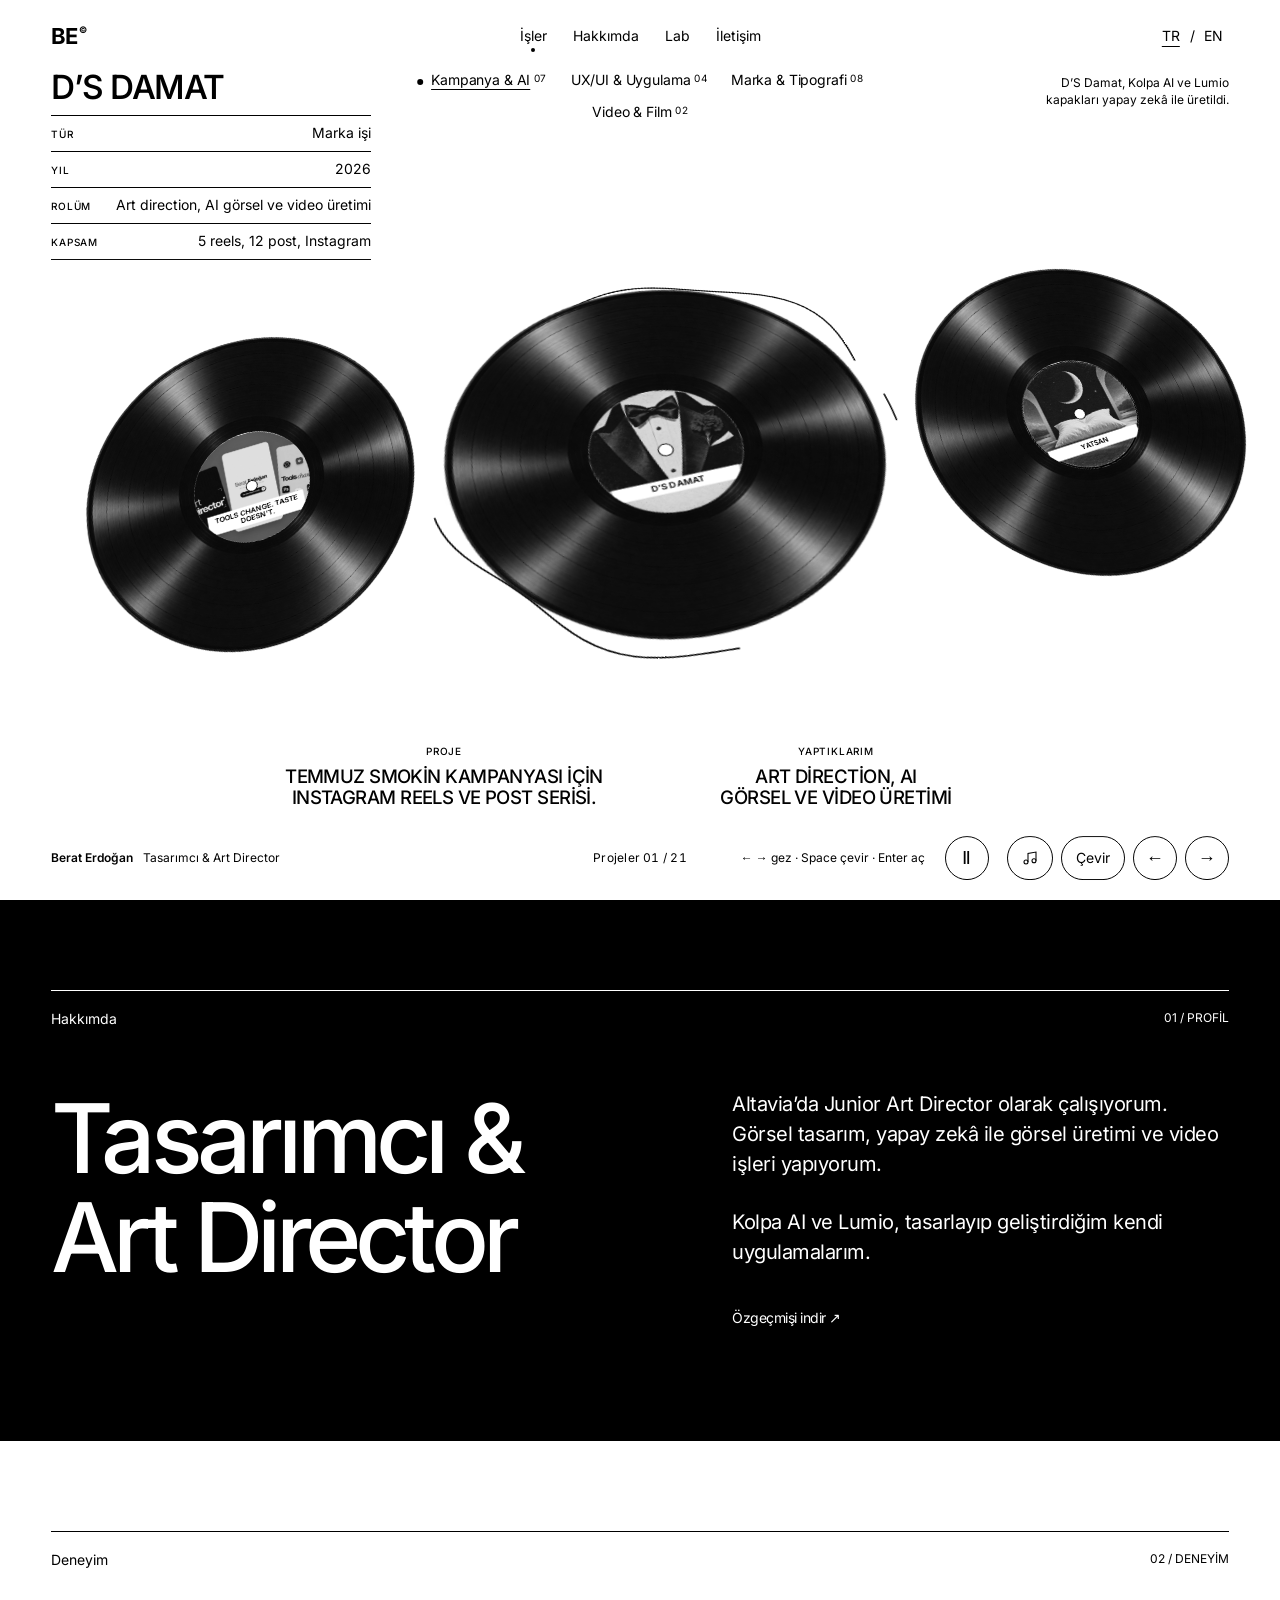
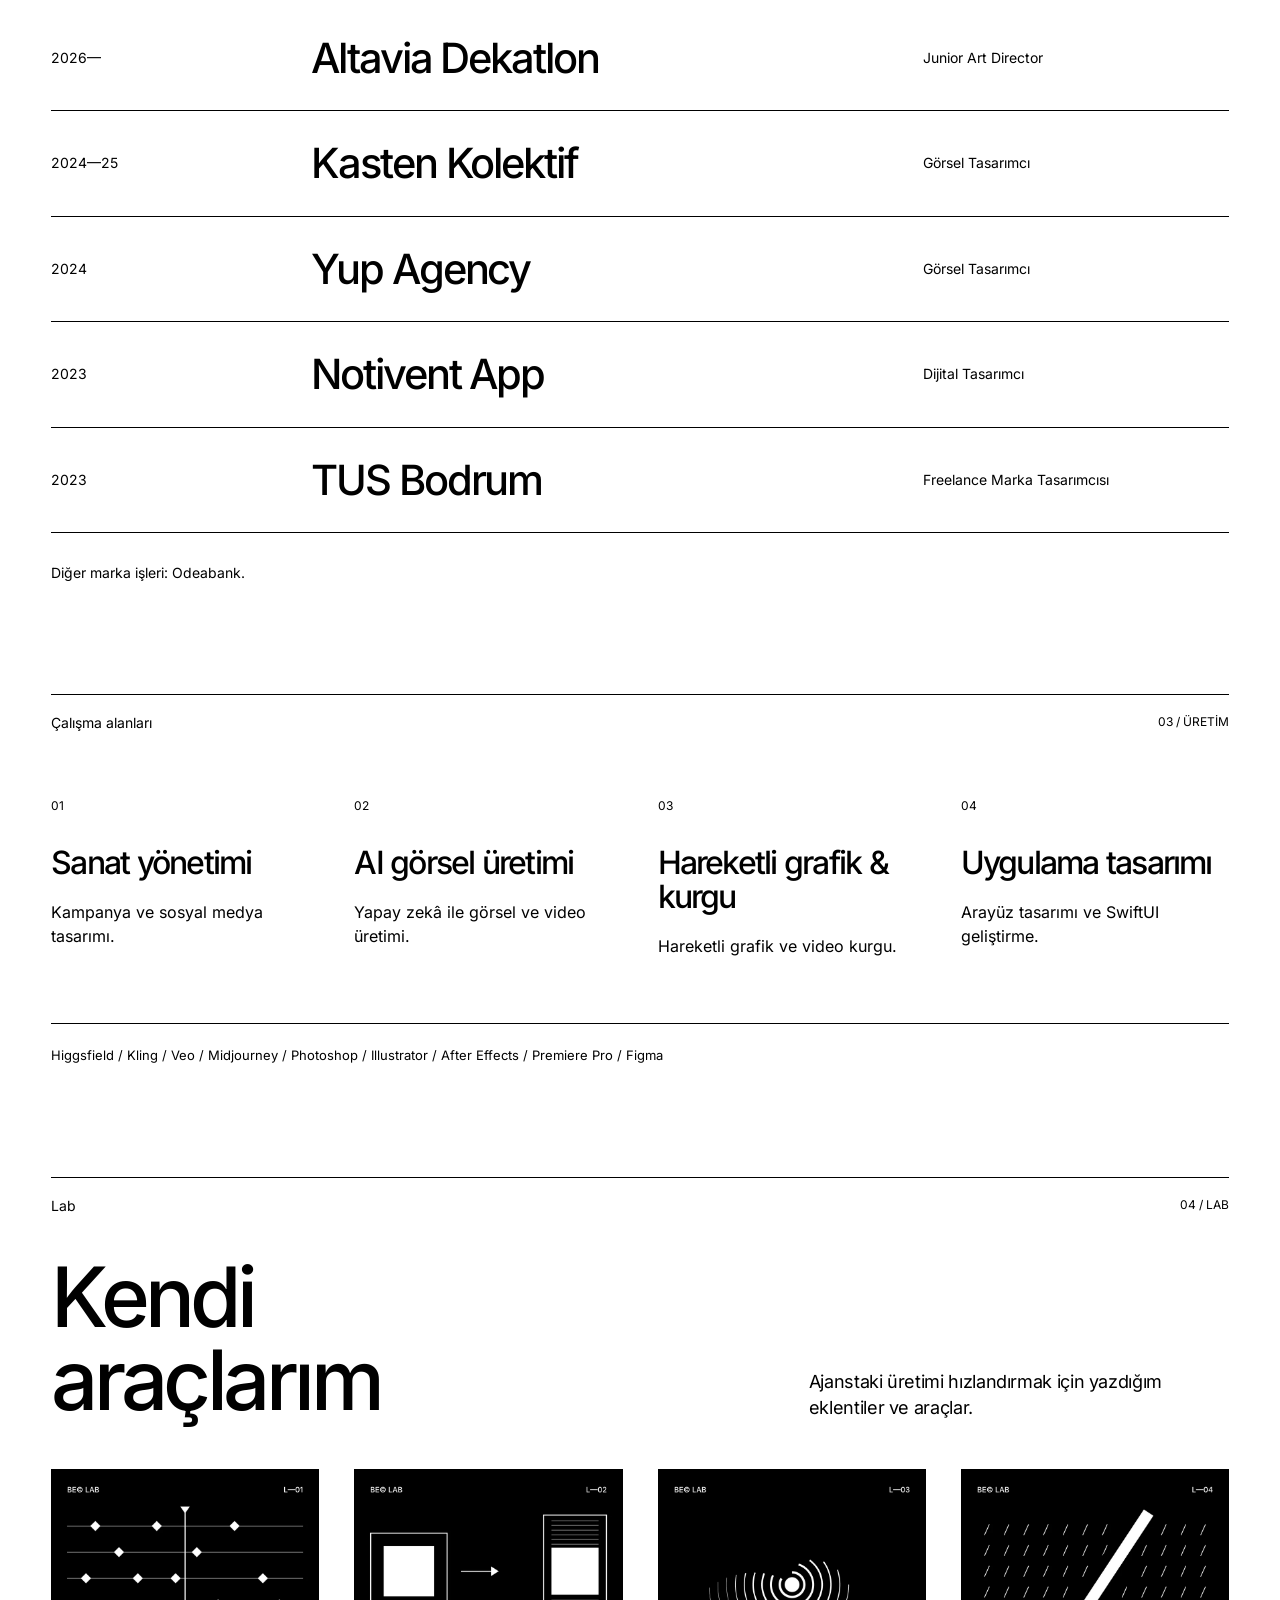
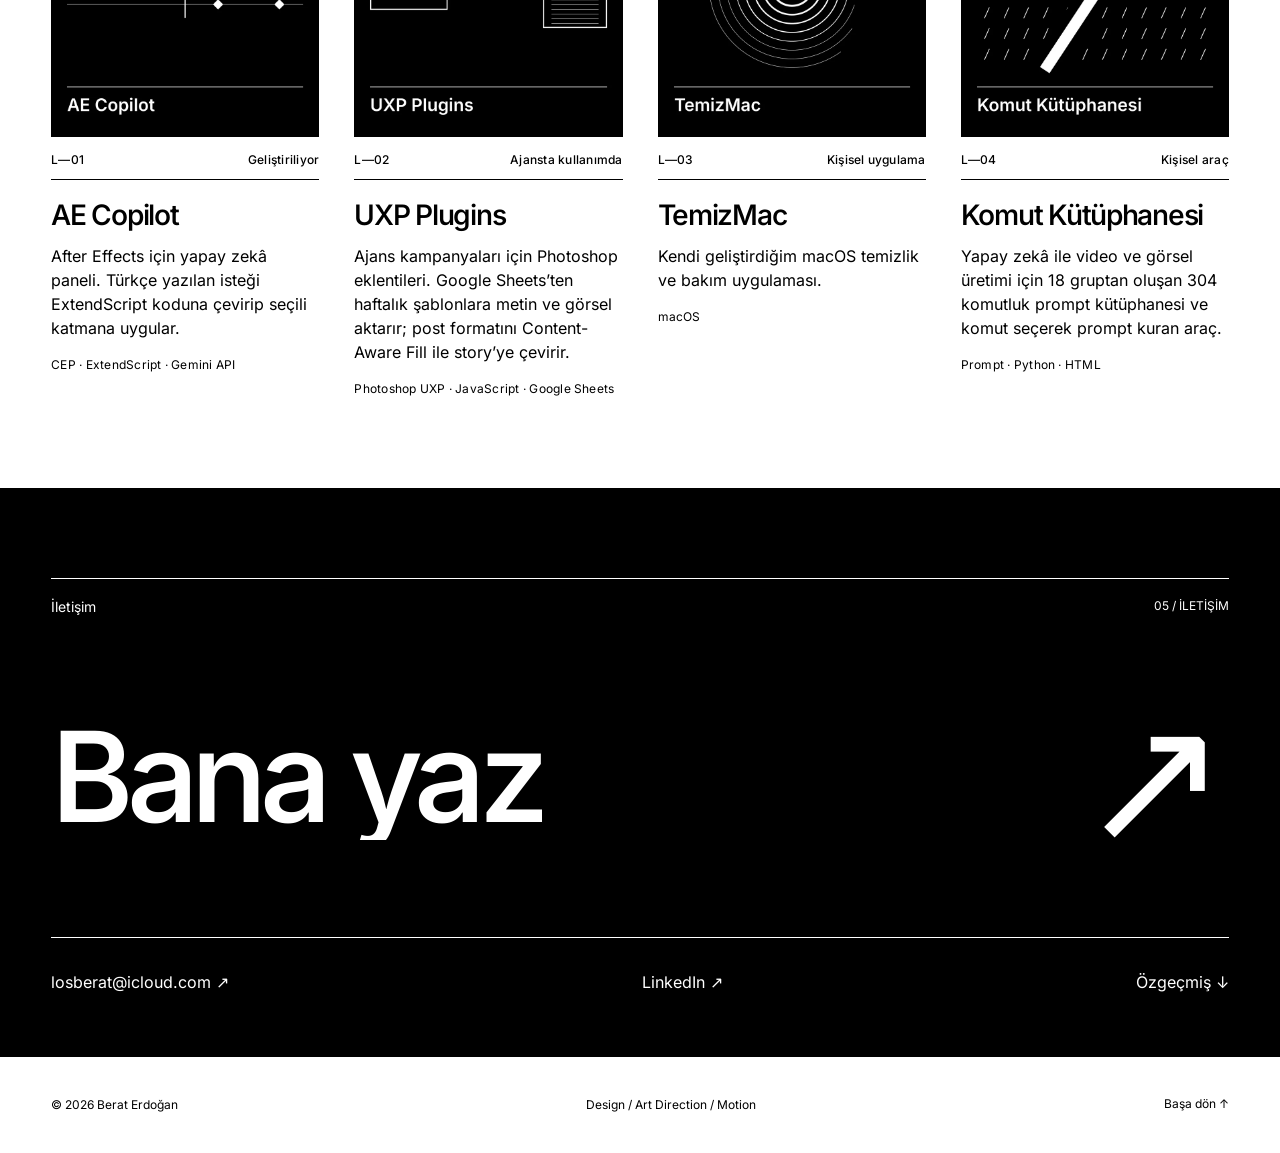
==== commit 03aa3185: "Behance'teki 9 projeyi ekle, plak kapaklarını webp'ye çevir Dreamroll, KAKULE, REALITY.exe, Aytaç, T" ====
--- a/index.html
+++ b/index.html
@@ -68,18 +68,27 @@
   <div class="stage" tabindex="0" role="group" aria-roledescription="carousel" aria-label="Proje galerisi">
     <svg class="scribble" viewBox="-60 -60 120 120" aria-hidden="true"><path/></svg>
     <ul class="stage-fallback">
-      <li><img src="assets/vinyl/ds-damat-cover.png" alt="D’S Damat — plak kapağı" width="400" height="400"><span>D’S Damat</span></li>
-      <li><img src="assets/vinyl/yatsan-cover.png" alt="Yatsan — plak kapağı" width="400" height="400"><span>Yatsan</span></li>
-      <li><img src="assets/vinyl/koton-cover.png" alt="Koton — plak kapağı" width="400" height="400"><span>Koton</span></li>
-      <li><img src="assets/vinyl/wella-cover.png" alt="Wella — plak kapağı" width="400" height="400"><span>Wella</span></li>
-      <li><img src="assets/vinyl/tetra-pak-cover.png" alt="Tetra Pak — plak kapağı" width="400" height="400"><span>Tetra Pak</span></li>
-      <li><img src="assets/vinyl/kolpa-cover.png" alt="Kolpa AI — plak kapağı" width="400" height="400"><span>Kolpa AI</span></li>
-      <li><img src="assets/vinyl/lumio-cover.png" alt="Lumio — plak kapağı" width="400" height="400"><span>Lumio</span></li>
-      <li><img src="assets/vinyl/smart-locker-cover.png" alt="Smart Locker — plak kapağı" width="400" height="400"><span>Smart Locker</span></li>
-      <li><img src="assets/vinyl/ferm-cover.png" alt="FERM — plak kapağı" width="400" height="400"><span>FERM</span></li>
-      <li><img src="assets/vinyl/imece-cover.png" alt="İmece Market — plak kapağı" width="400" height="400"><span>İmece Market</span></li>
-      <li><img src="assets/vinyl/vera-cover.png" alt="VERA — plak kapağı" width="400" height="400"><span>VERA</span></li>
-      <li><img src="assets/vinyl/miu-miu-cover.png" alt="Miu Miu — plak kapağı" width="400" height="400"><span>Miu Miu</span></li>
+      <li><img src="assets/vinyl/ds-damat-label.webp" alt="D’S Damat — plak kapağı" width="400" height="400"><span>D’S Damat</span></li>
+      <li><img src="assets/vinyl/yatsan-label.webp" alt="Yatsan — plak kapağı" width="400" height="400"><span>Yatsan</span></li>
+      <li><img src="assets/vinyl/koton-label.webp" alt="Koton — plak kapağı" width="400" height="400"><span>Koton</span></li>
+      <li><img src="assets/vinyl/wella-label.webp" alt="Wella — plak kapağı" width="400" height="400"><span>Wella</span></li>
+      <li><img src="assets/vinyl/tetra-pak-label.webp" alt="Tetra Pak — plak kapağı" width="400" height="400"><span>Tetra Pak</span></li>
+      <li><img src="assets/vinyl/reality-cover.webp" alt="REALITY.exe — plak kapağı" width="400" height="400"><span>REALITY.exe</span></li>
+      <li><img src="assets/vinyl/aytac-cover.webp" alt="Aytaç — plak kapağı" width="400" height="400"><span>Aytaç</span></li>
+      <li><img src="assets/vinyl/kolpa-label.webp" alt="Kolpa AI — plak kapağı" width="400" height="400"><span>Kolpa AI</span></li>
+      <li><img src="assets/vinyl/lumio-label.webp" alt="Lumio — plak kapağı" width="400" height="400"><span>Lumio</span></li>
+      <li><img src="assets/vinyl/dreamroll-cover.webp" alt="Dreamroll — plak kapağı" width="400" height="400"><span>Dreamroll</span></li>
+      <li><img src="assets/vinyl/smart-locker-label.webp" alt="Smart Locker — plak kapağı" width="400" height="400"><span>Smart Locker</span></li>
+      <li><img src="assets/vinyl/ferm-label.webp" alt="FERM — plak kapağı" width="400" height="400"><span>FERM</span></li>
+      <li><img src="assets/vinyl/imece-label.webp" alt="İmece Market — plak kapağı" width="400" height="400"><span>İmece Market</span></li>
+      <li><img src="assets/vinyl/vera-label.webp" alt="VERA — plak kapağı" width="400" height="400"><span>VERA</span></li>
+      <li><img src="assets/vinyl/kakule-cover.webp" alt="KAKULE — plak kapağı" width="400" height="400"><span>KAKULE</span></li>
+      <li><img src="assets/vinyl/tus-bodrum-cover.webp" alt="TUS Bodrum — plak kapağı" width="400" height="400"><span>TUS Bodrum</span></li>
+      <li><img src="assets/vinyl/kasten-cover.webp" alt="Kasten Meets Ankara — plak kapağı" width="400" height="400"><span>Kasten Meets Ankara</span></li>
+      <li><img src="assets/vinyl/yazgiya-cover.webp" alt="Yazgıya İnat Yazı — plak kapağı" width="400" height="400"><span>Yazgıya İnat Yazı</span></li>
+      <li><img src="assets/vinyl/nutripaw-cover.webp" alt="NutriPaw — plak kapağı" width="400" height="400"><span>NutriPaw</span></li>
+      <li><img src="assets/vinyl/miu-miu-label.webp" alt="Miu Miu — plak kapağı" width="400" height="400"><span>Miu Miu</span></li>
+      <li><img src="assets/vinyl/intro-film-cover.webp" alt="Tools Change. Taste Doesn’t. — plak kapağı" width="400" height="400"><span>Tools Change. Taste Doesn’t.</span></li>
     </ul>
   </div>
 
@@ -145,7 +154,7 @@
     </dl>
     <a class="store-link p-cta" target="_blank" rel="noreferrer" hidden><span>Behance’te gör</span> <i aria-hidden="true">↗︎</i></a>
   </header>
-  <figure class="p-figure"><i class="plus tl"></i><i class="plus tr"></i><i class="plus bl"></i><i class="plus br"></i><img class="p-image" src="assets/vinyl/kolpa-cover.png" alt=""></figure>
+  <figure class="p-figure"><i class="plus tl"></i><i class="plus tr"></i><i class="plus bl"></i><i class="plus br"></i><img class="p-image" src="assets/vinyl/kolpa-label.webp" alt=""></figure>
   <div class="p-body"><p class="p-desc"></p><p class="p-note" data-t="note">D’S Damat, Kolpa AI ve Lumio kapakları yapay zekâ ile üretildi.</p></div>
   <button class="p-next" aria-describedby="p-next-label">
     <span class="p-next-label" id="p-next-label" data-t="nextLabel">Sıradaki</span>
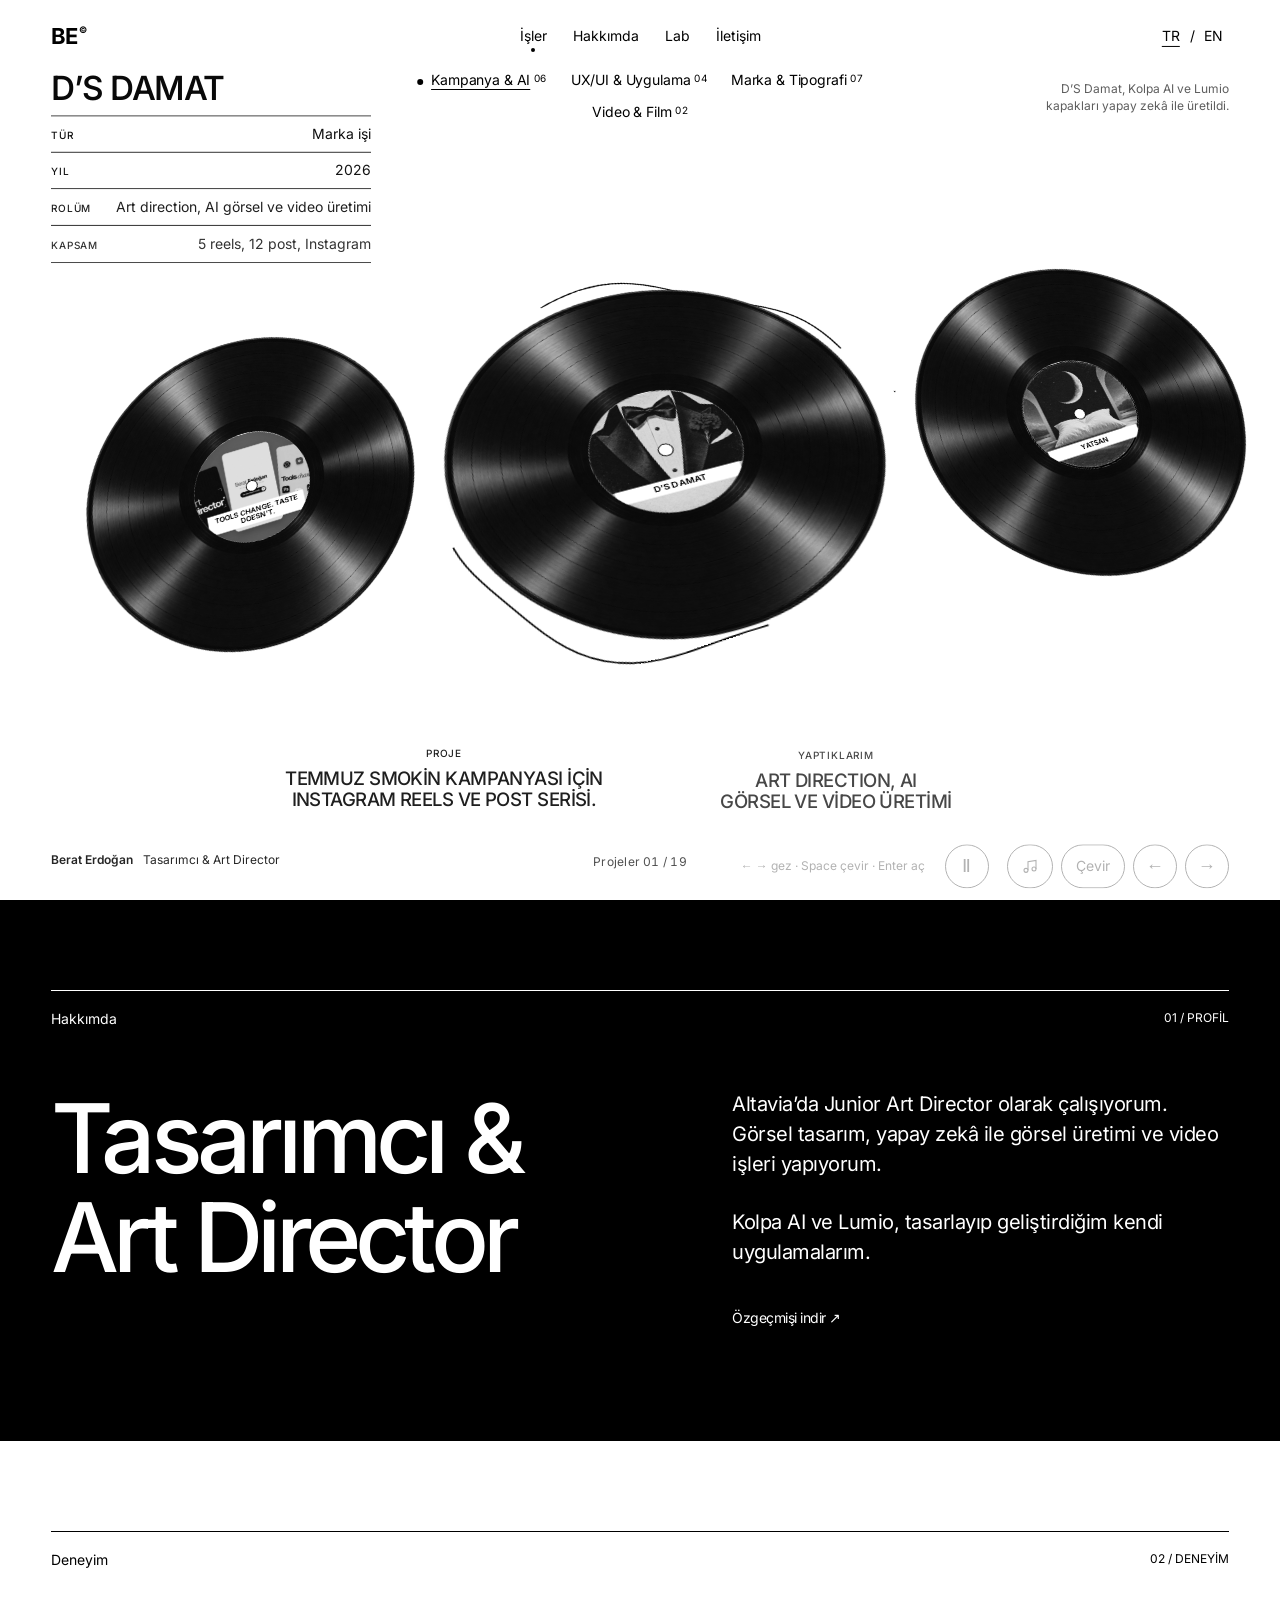
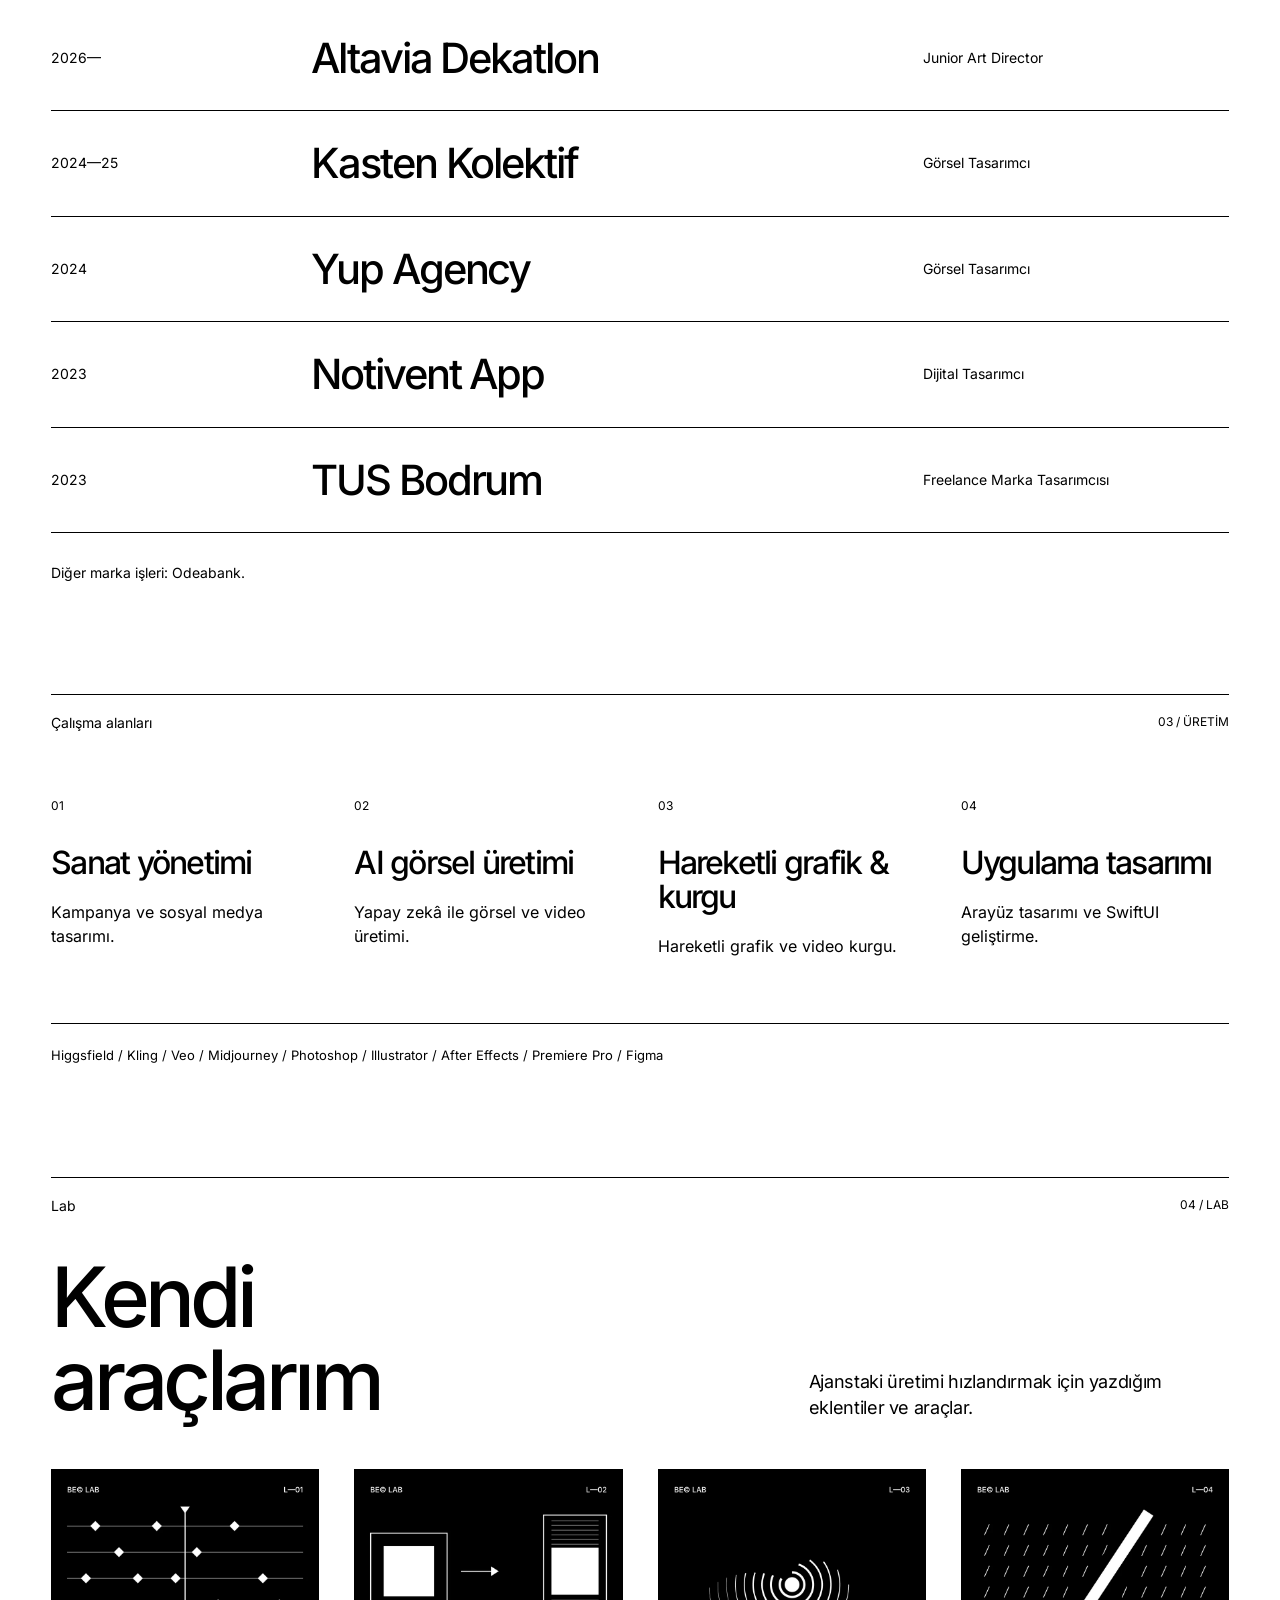
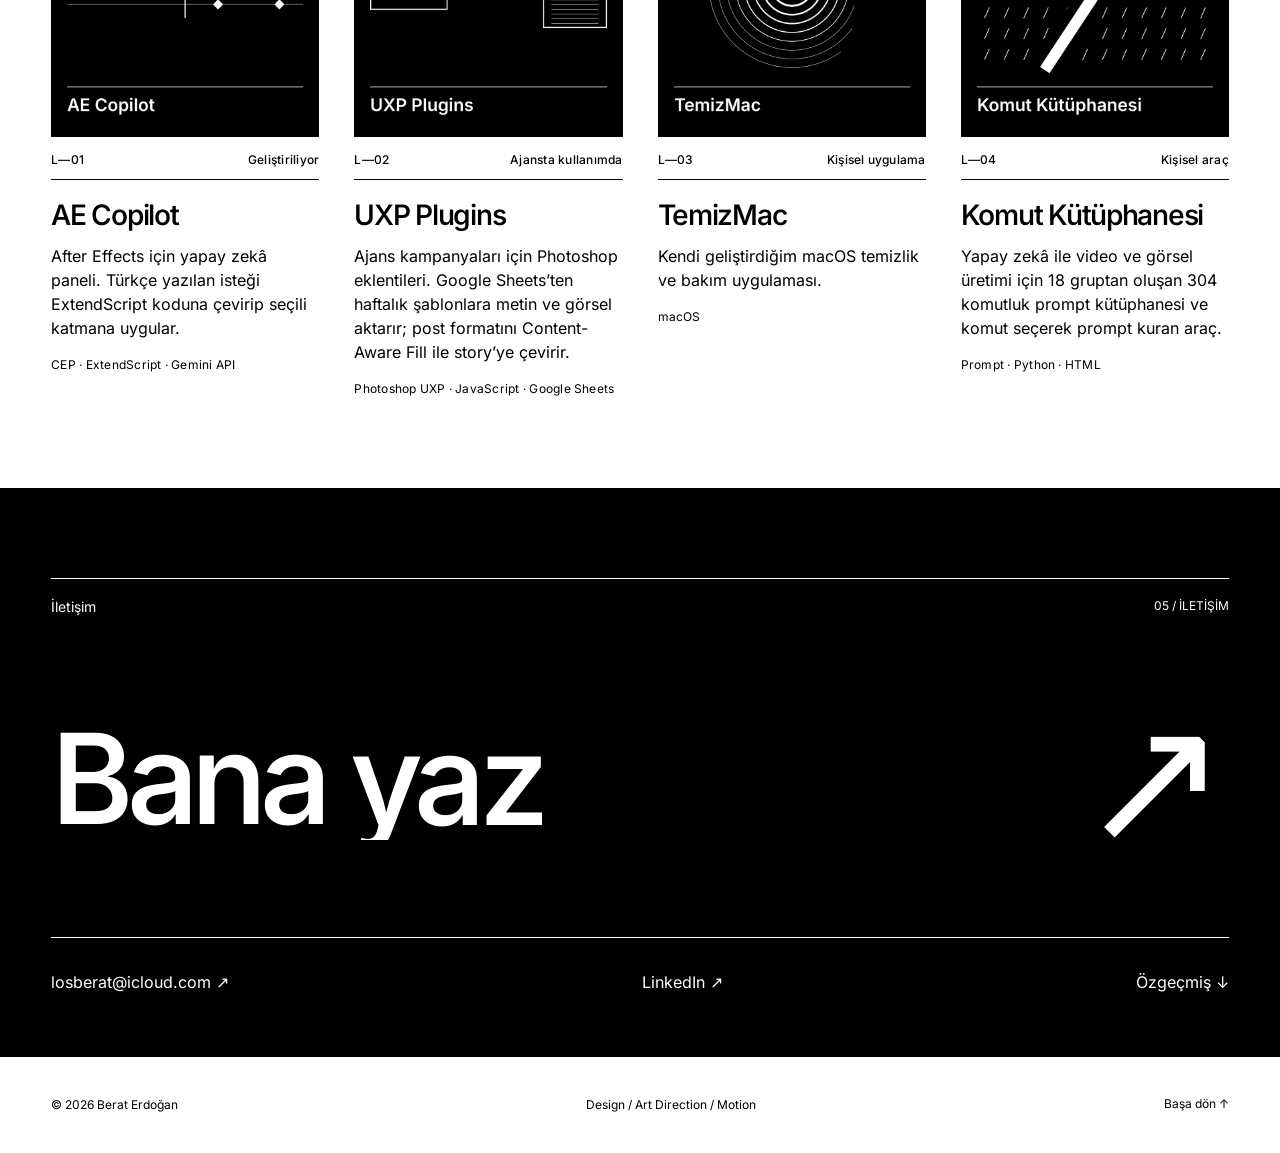
==== commit 75aac131: "NutriPaw ve Aytaç'ı kaldır, görsel düzeltmeler - Büyük harfli metinlerde İngilizce kelimeler artık n" ====
--- a/index.html
+++ b/index.html
@@ -74,7 +74,6 @@
       <li><img src="assets/vinyl/wella-label.webp" alt="Wella — plak kapağı" width="400" height="400"><span>Wella</span></li>
       <li><img src="assets/vinyl/tetra-pak-label.webp" alt="Tetra Pak — plak kapağı" width="400" height="400"><span>Tetra Pak</span></li>
       <li><img src="assets/vinyl/reality-cover.webp" alt="REALITY.exe — plak kapağı" width="400" height="400"><span>REALITY.exe</span></li>
-      <li><img src="assets/vinyl/aytac-cover.webp" alt="Aytaç — plak kapağı" width="400" height="400"><span>Aytaç</span></li>
       <li><img src="assets/vinyl/kolpa-label.webp" alt="Kolpa AI — plak kapağı" width="400" height="400"><span>Kolpa AI</span></li>
       <li><img src="assets/vinyl/lumio-label.webp" alt="Lumio — plak kapağı" width="400" height="400"><span>Lumio</span></li>
       <li><img src="assets/vinyl/dreamroll-cover.webp" alt="Dreamroll — plak kapağı" width="400" height="400"><span>Dreamroll</span></li>
@@ -86,7 +85,6 @@
       <li><img src="assets/vinyl/tus-bodrum-cover.webp" alt="TUS Bodrum — plak kapağı" width="400" height="400"><span>TUS Bodrum</span></li>
       <li><img src="assets/vinyl/kasten-cover.webp" alt="Kasten Meets Ankara — plak kapağı" width="400" height="400"><span>Kasten Meets Ankara</span></li>
       <li><img src="assets/vinyl/yazgiya-cover.webp" alt="Yazgıya İnat Yazı — plak kapağı" width="400" height="400"><span>Yazgıya İnat Yazı</span></li>
-      <li><img src="assets/vinyl/nutripaw-cover.webp" alt="NutriPaw — plak kapağı" width="400" height="400"><span>NutriPaw</span></li>
       <li><img src="assets/vinyl/miu-miu-label.webp" alt="Miu Miu — plak kapağı" width="400" height="400"><span>Miu Miu</span></li>
       <li><img src="assets/vinyl/intro-film-cover.webp" alt="Tools Change. Taste Doesn’t. — plak kapağı" width="400" height="400"><span>Tools Change. Taste Doesn’t.</span></li>
     </ul>
--- a/assets/archive.css
+++ b/assets/archive.css
@@ -257,7 +257,7 @@
 .cat{display:inline-flex;align-items:flex-start;gap:4px;min-height:32px;padding:4px 0;font:inherit;letter-spacing:-.01em;color:inherit;background:none;border:0;cursor:pointer;text-underline-offset:4px}
 .cat sup{font-size:10px;letter-spacing:.02em;line-height:1.6}
 .cat:hover .cat-name,.cat[aria-pressed="true"] .cat-name{text-decoration:underline;text-decoration-thickness:1px}
-.cat[aria-pressed="true"]::before{content:"";width:6px;height:6px;border-radius:50%;background:currentColor;align-self:center;margin-right:4px}
+.cat[aria-pressed="true"]::before{content:"";flex:none;width:6px;height:6px;border-radius:50%;background:currentColor;align-self:flex-start;margin:calc(1px + .6em) 4px 0 0}
 .cat:focus-visible{outline:2px solid currentColor;outline-offset:2px}
 @media(max-width:600px){.cat-nav{position:relative;top:auto;left:auto;transform:none;width:auto;max-width:none;order:1;flex-direction:row;flex-wrap:wrap;justify-content:flex-start;gap:0 16px;margin-top:4px;font-size:13px}.cat{min-height:44px}}
 @media(min-width:601px) and (max-width:900px){.cat-nav{left:auto;right:var(--pad);transform:none;flex-direction:column;align-items:flex-end;gap:0;max-width:none}}
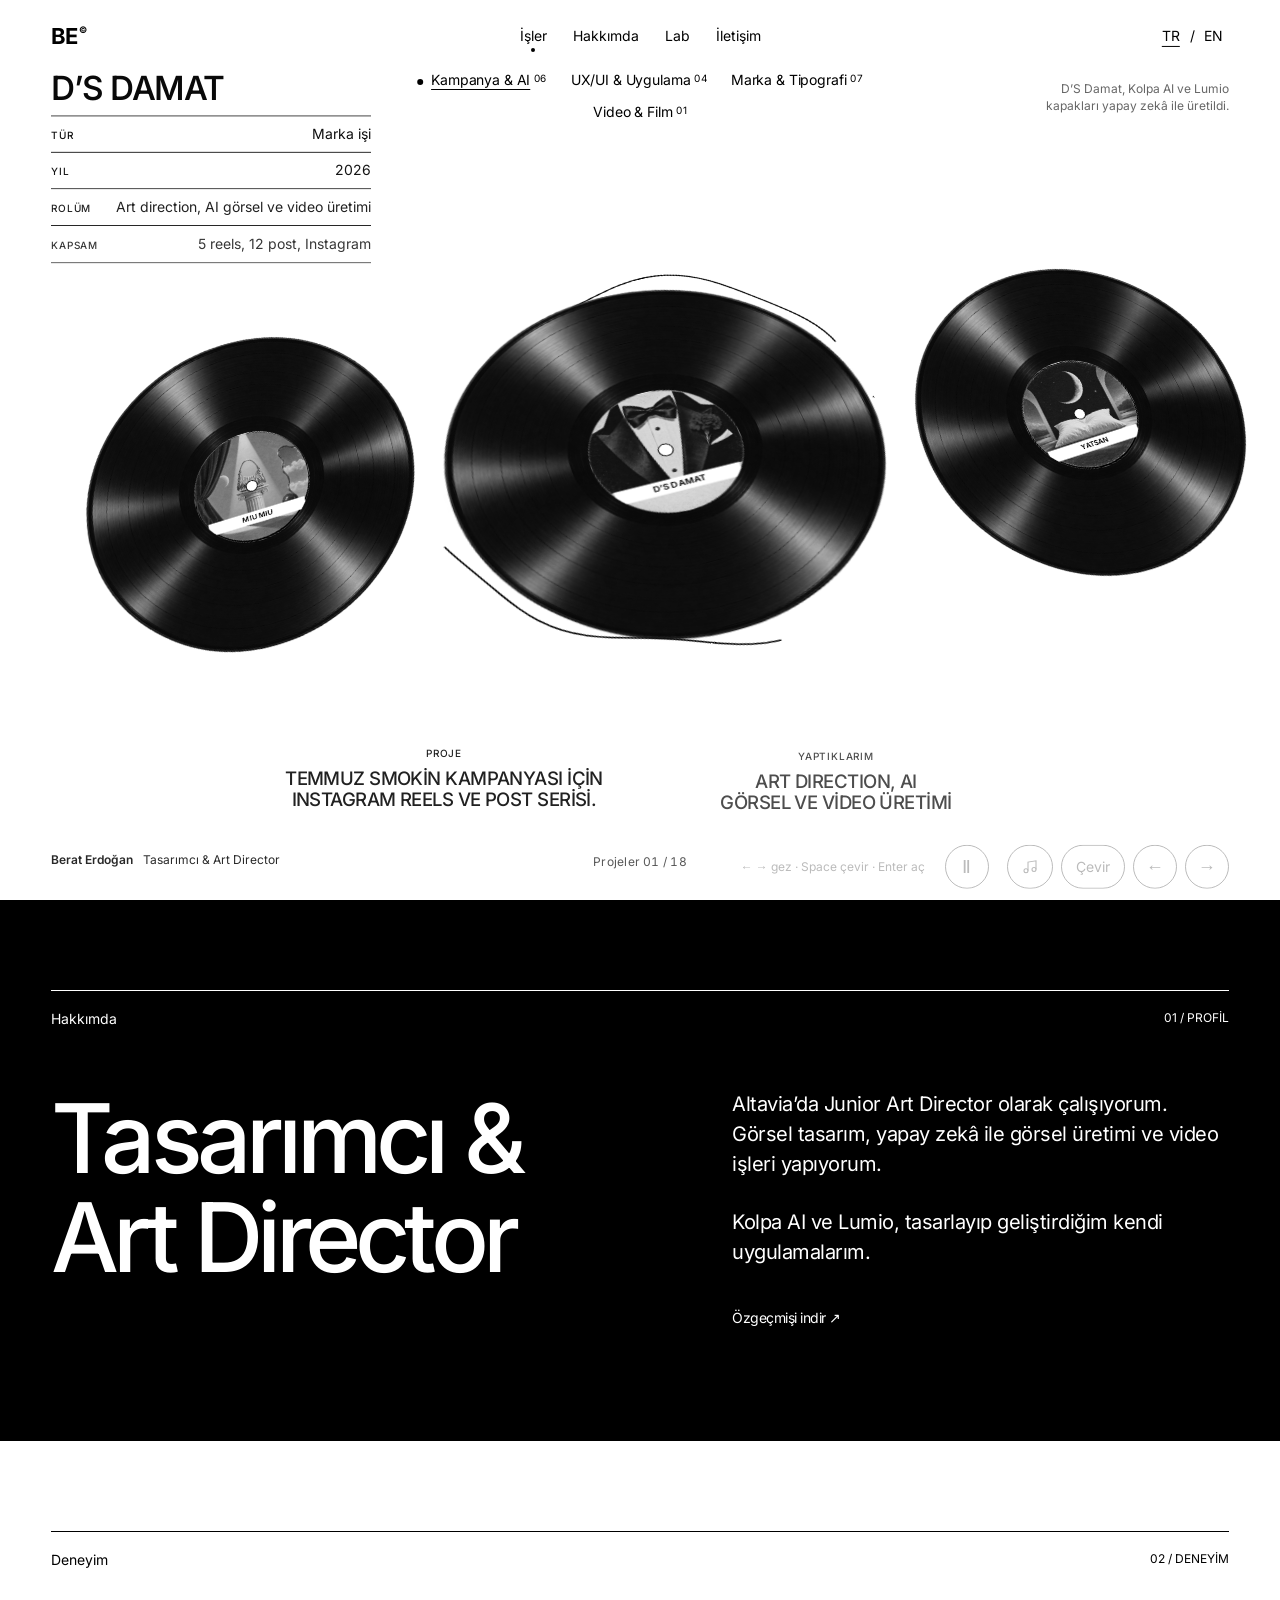
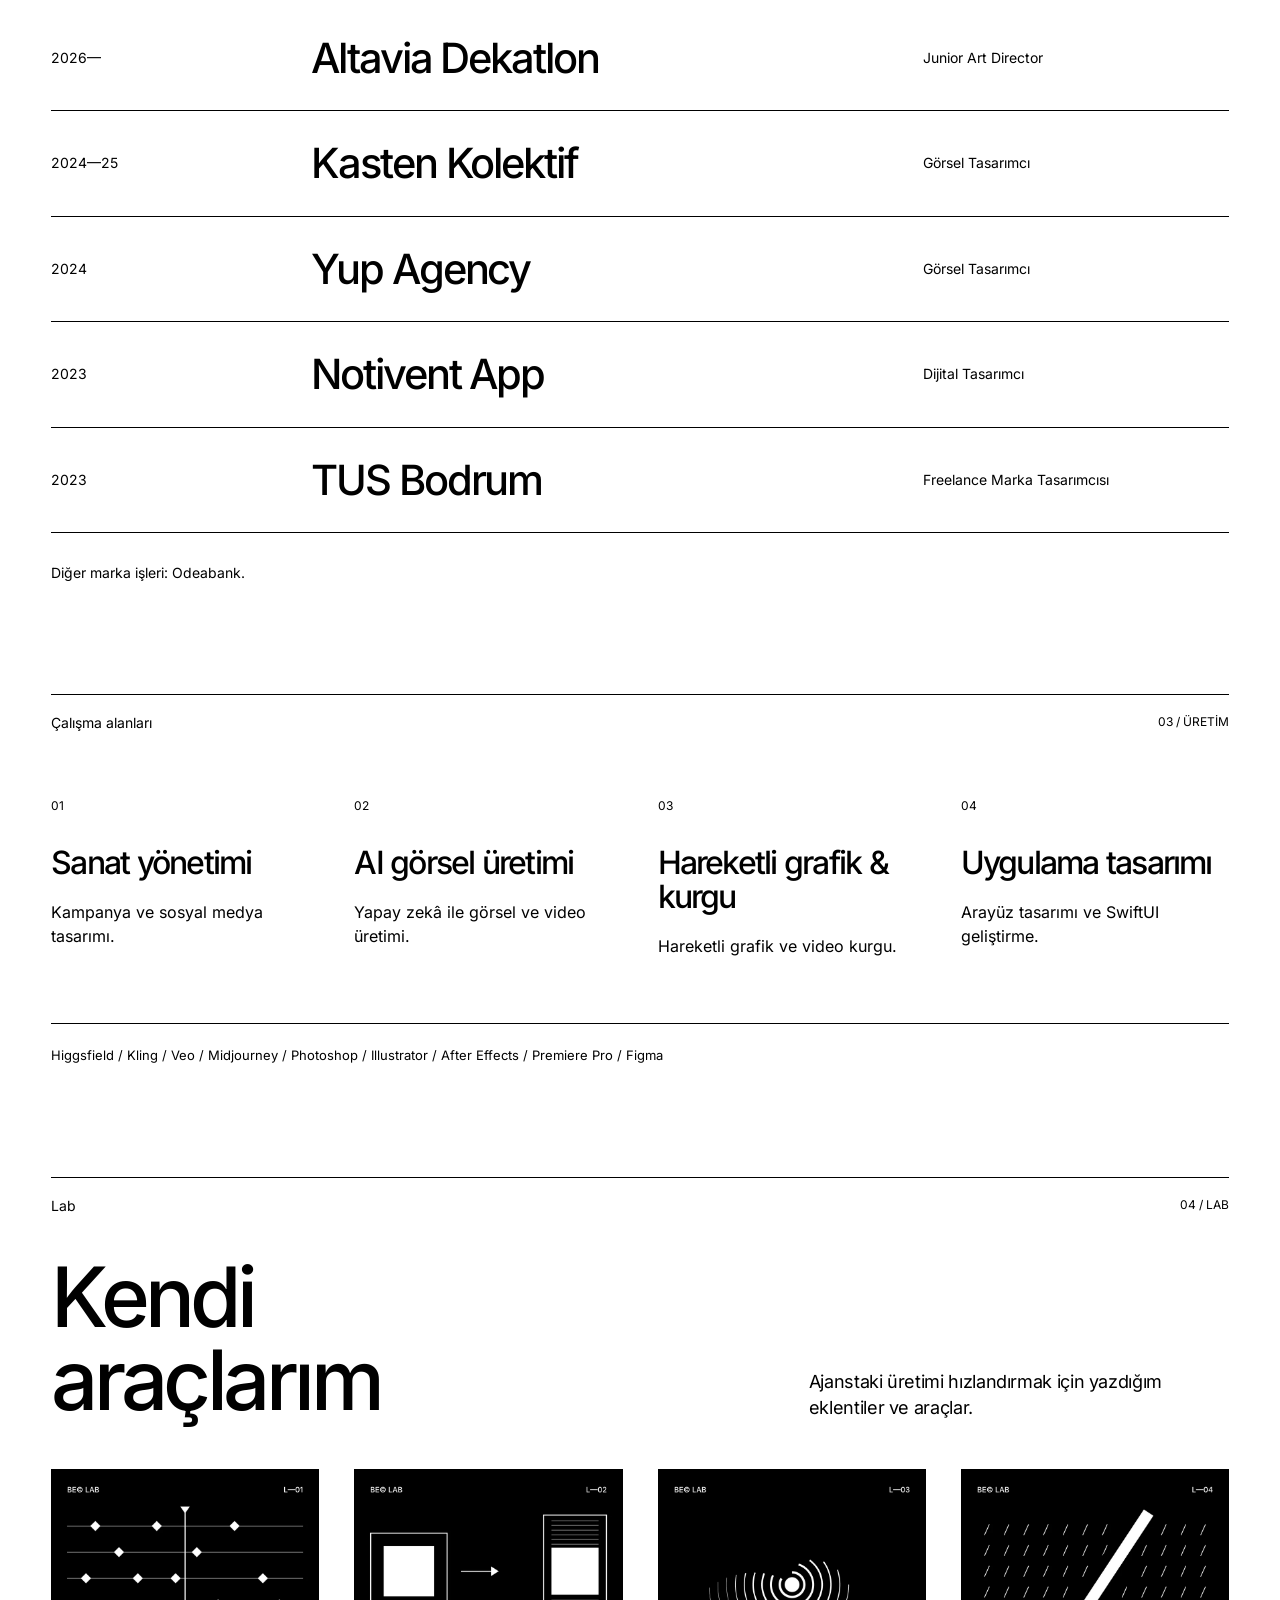
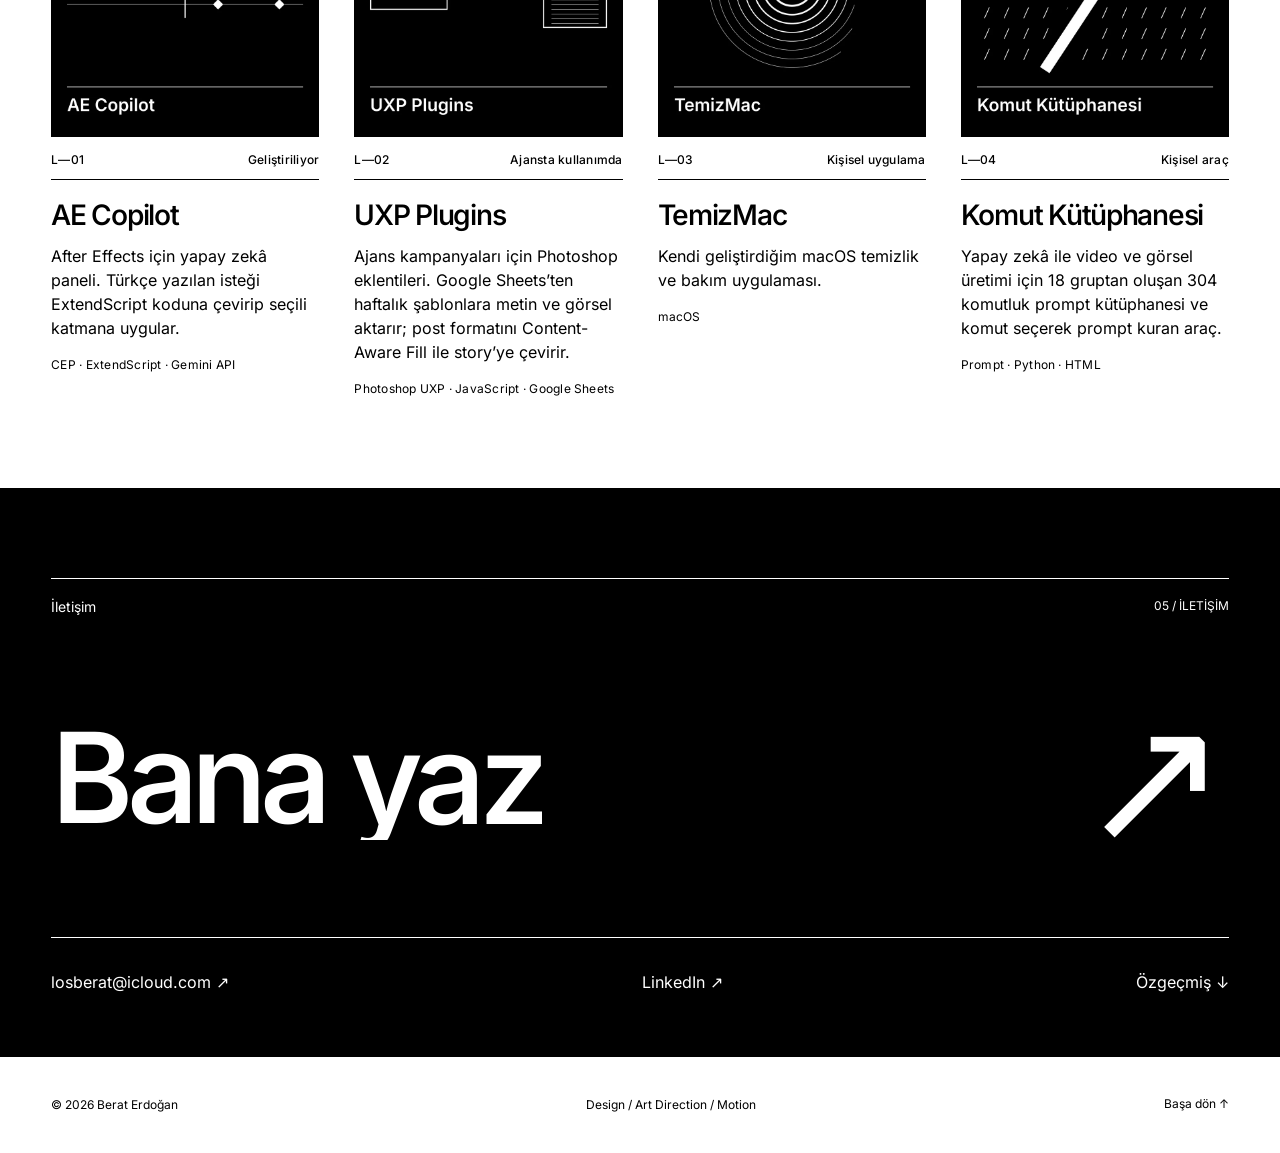
==== commit feb9211b: "Intro filmi kaldır Co-Authored-By: Claude Opus 5.5 <noreply@anthropic.com> Claude-Session: https://c" ====
--- a/index.html
+++ b/index.html
@@ -86,7 +86,6 @@
       <li><img src="assets/vinyl/kasten-cover.webp" alt="Kasten Meets Ankara — plak kapağı" width="400" height="400"><span>Kasten Meets Ankara</span></li>
       <li><img src="assets/vinyl/yazgiya-cover.webp" alt="Yazgıya İnat Yazı — plak kapağı" width="400" height="400"><span>Yazgıya İnat Yazı</span></li>
       <li><img src="assets/vinyl/miu-miu-label.webp" alt="Miu Miu — plak kapağı" width="400" height="400"><span>Miu Miu</span></li>
-      <li><img src="assets/vinyl/intro-film-cover.webp" alt="Tools Change. Taste Doesn’t. — plak kapağı" width="400" height="400"><span>Tools Change. Taste Doesn’t.</span></li>
     </ul>
   </div>
 
